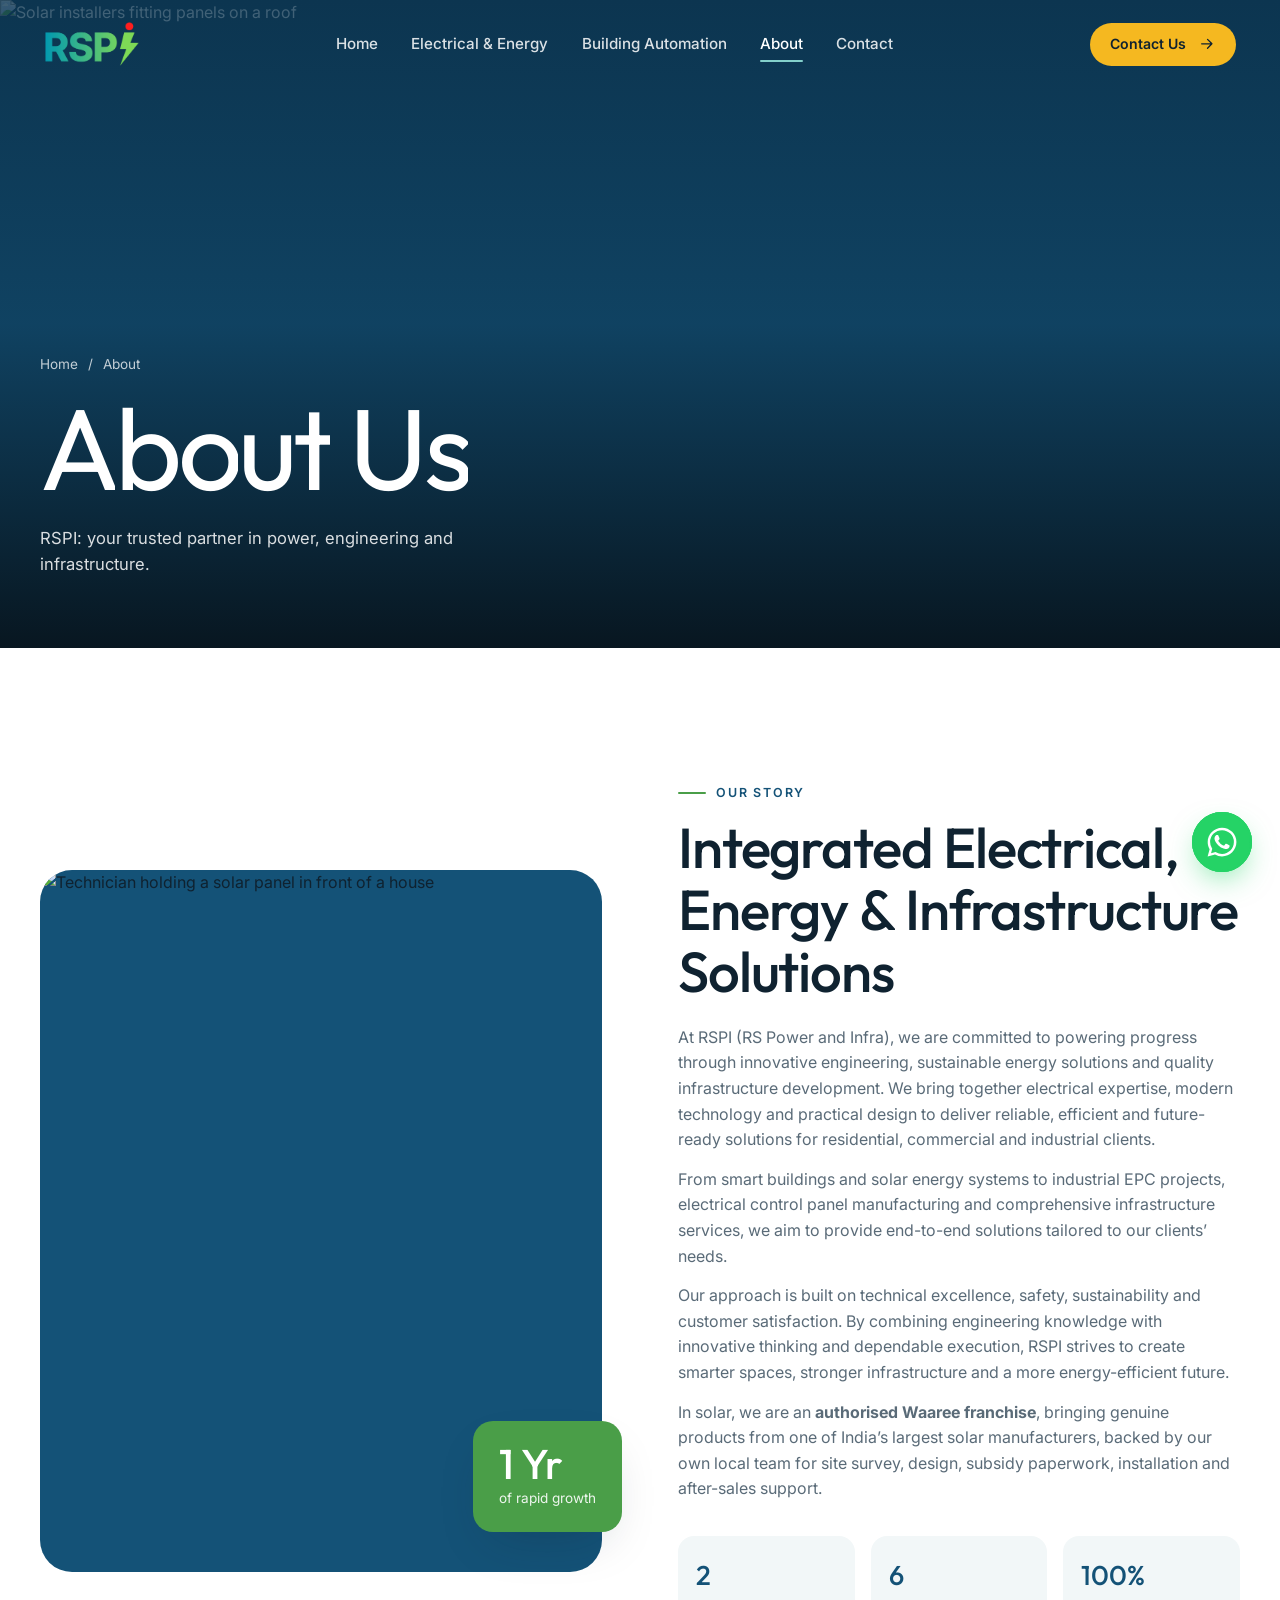
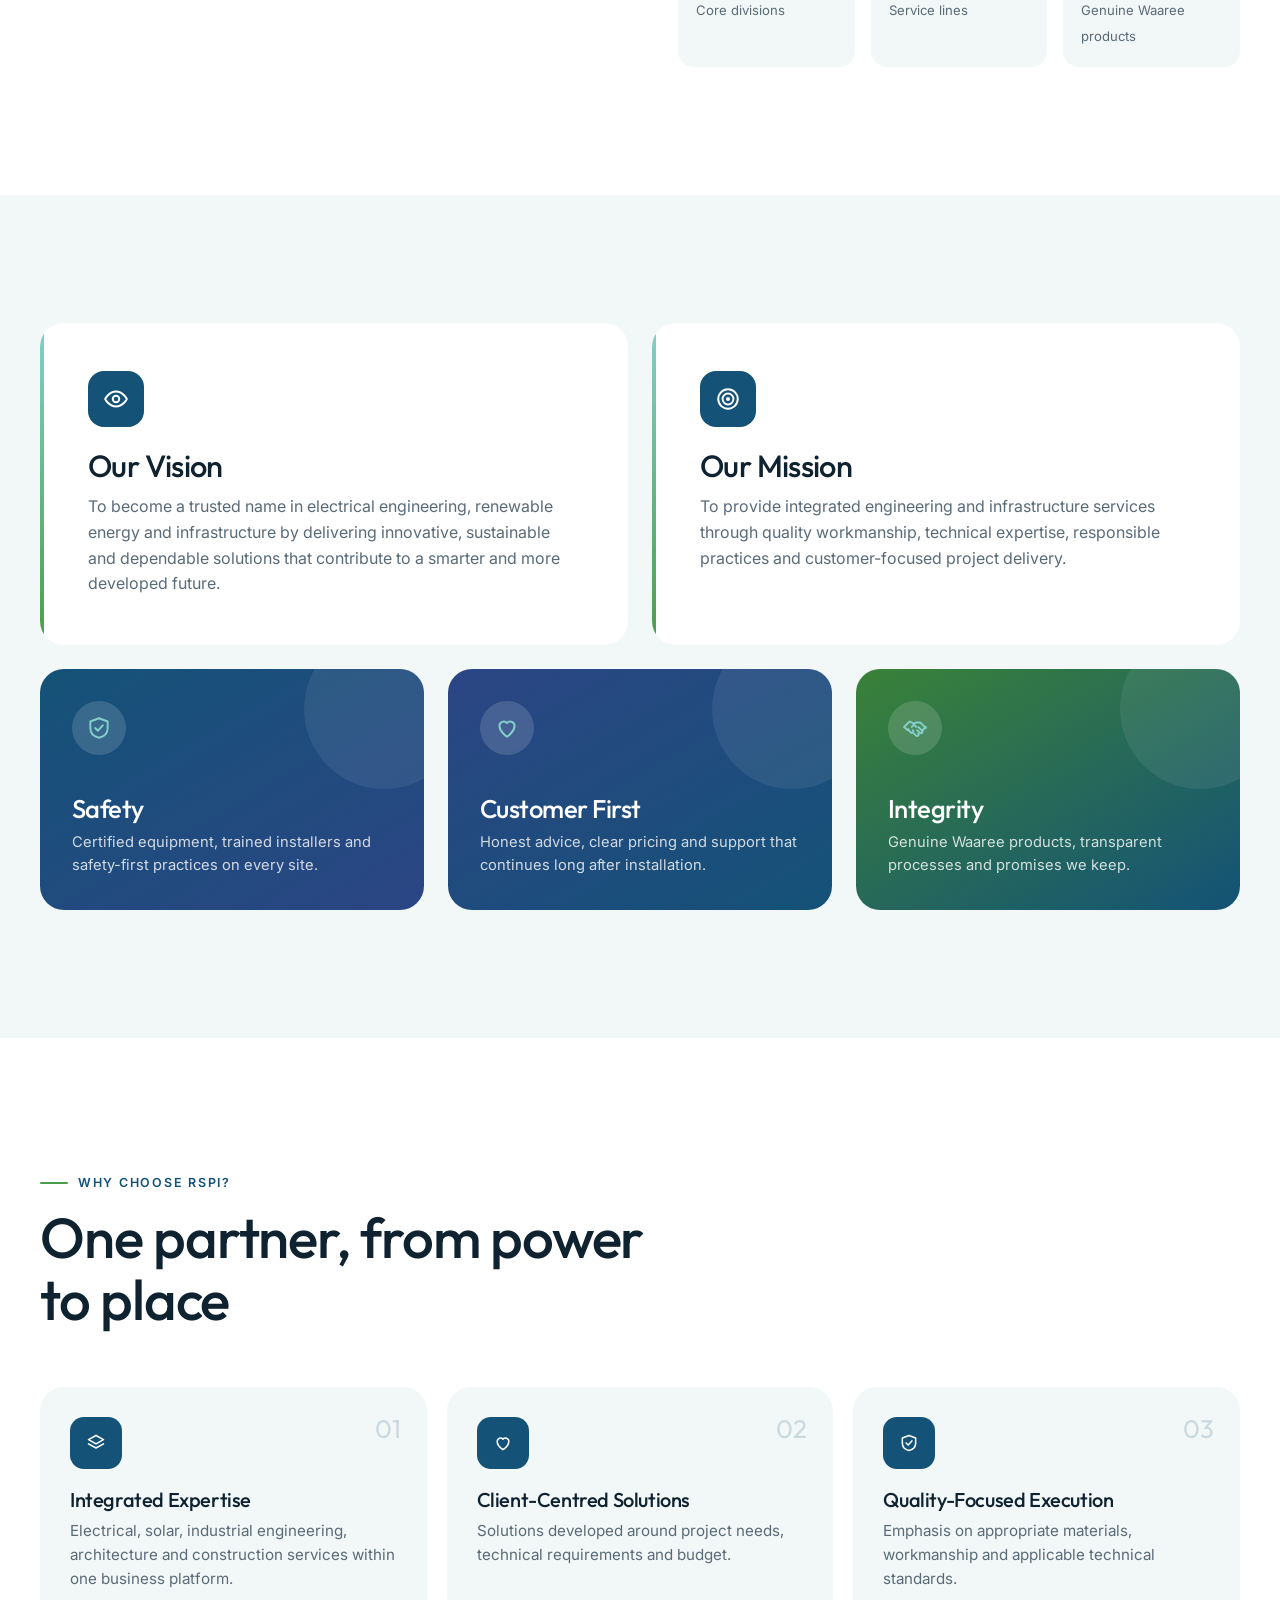
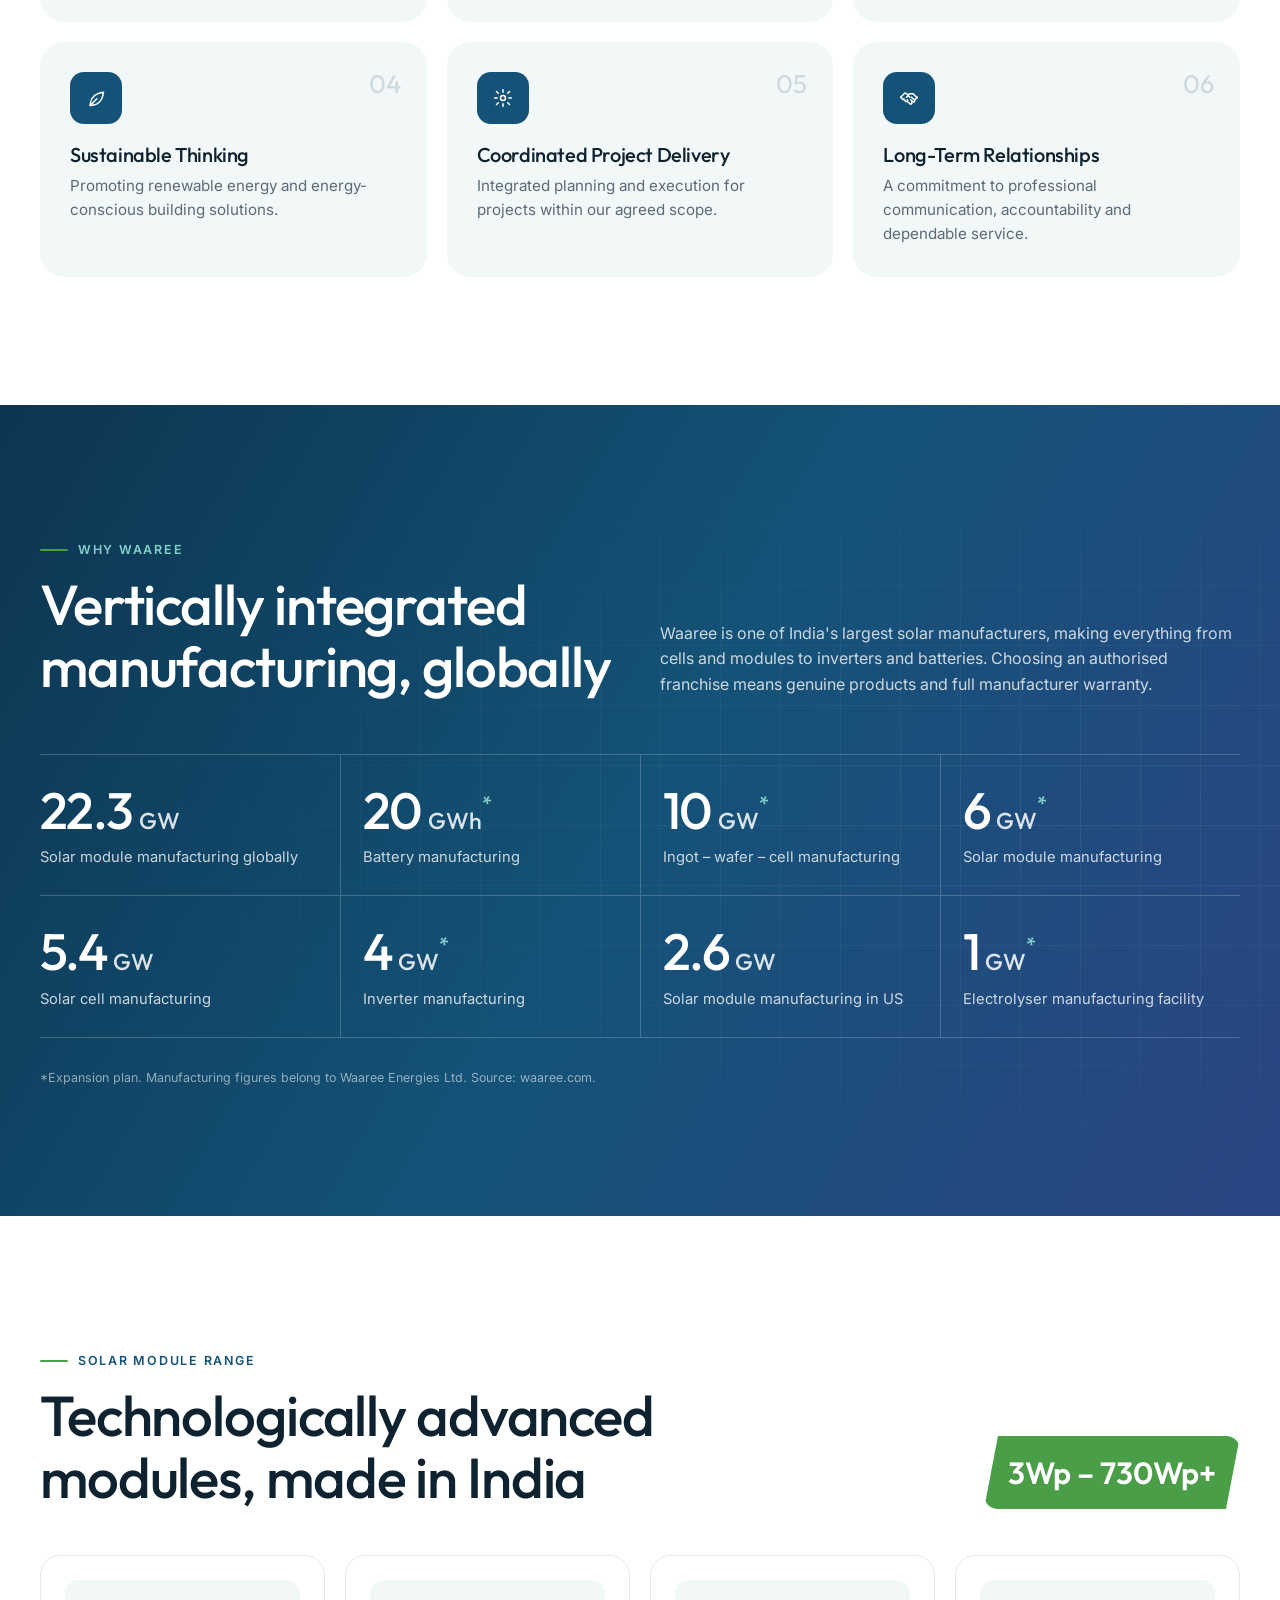
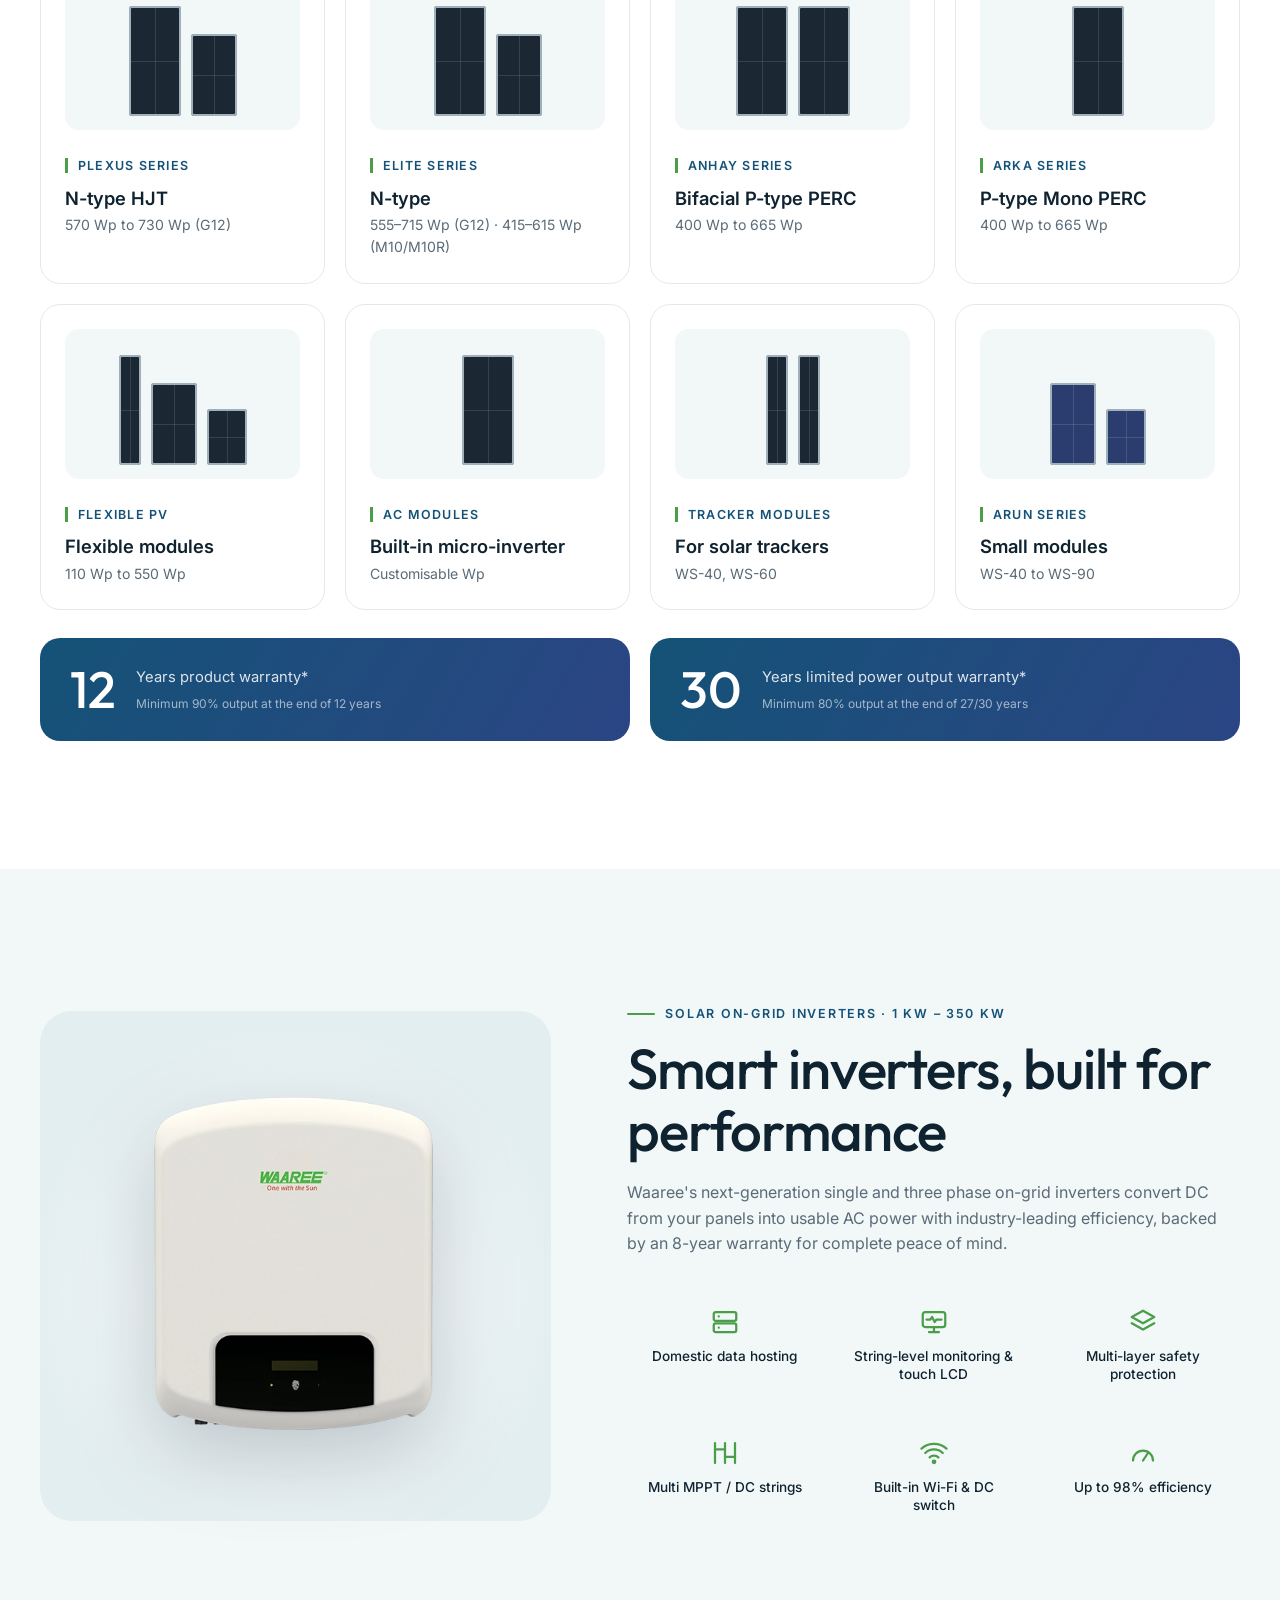
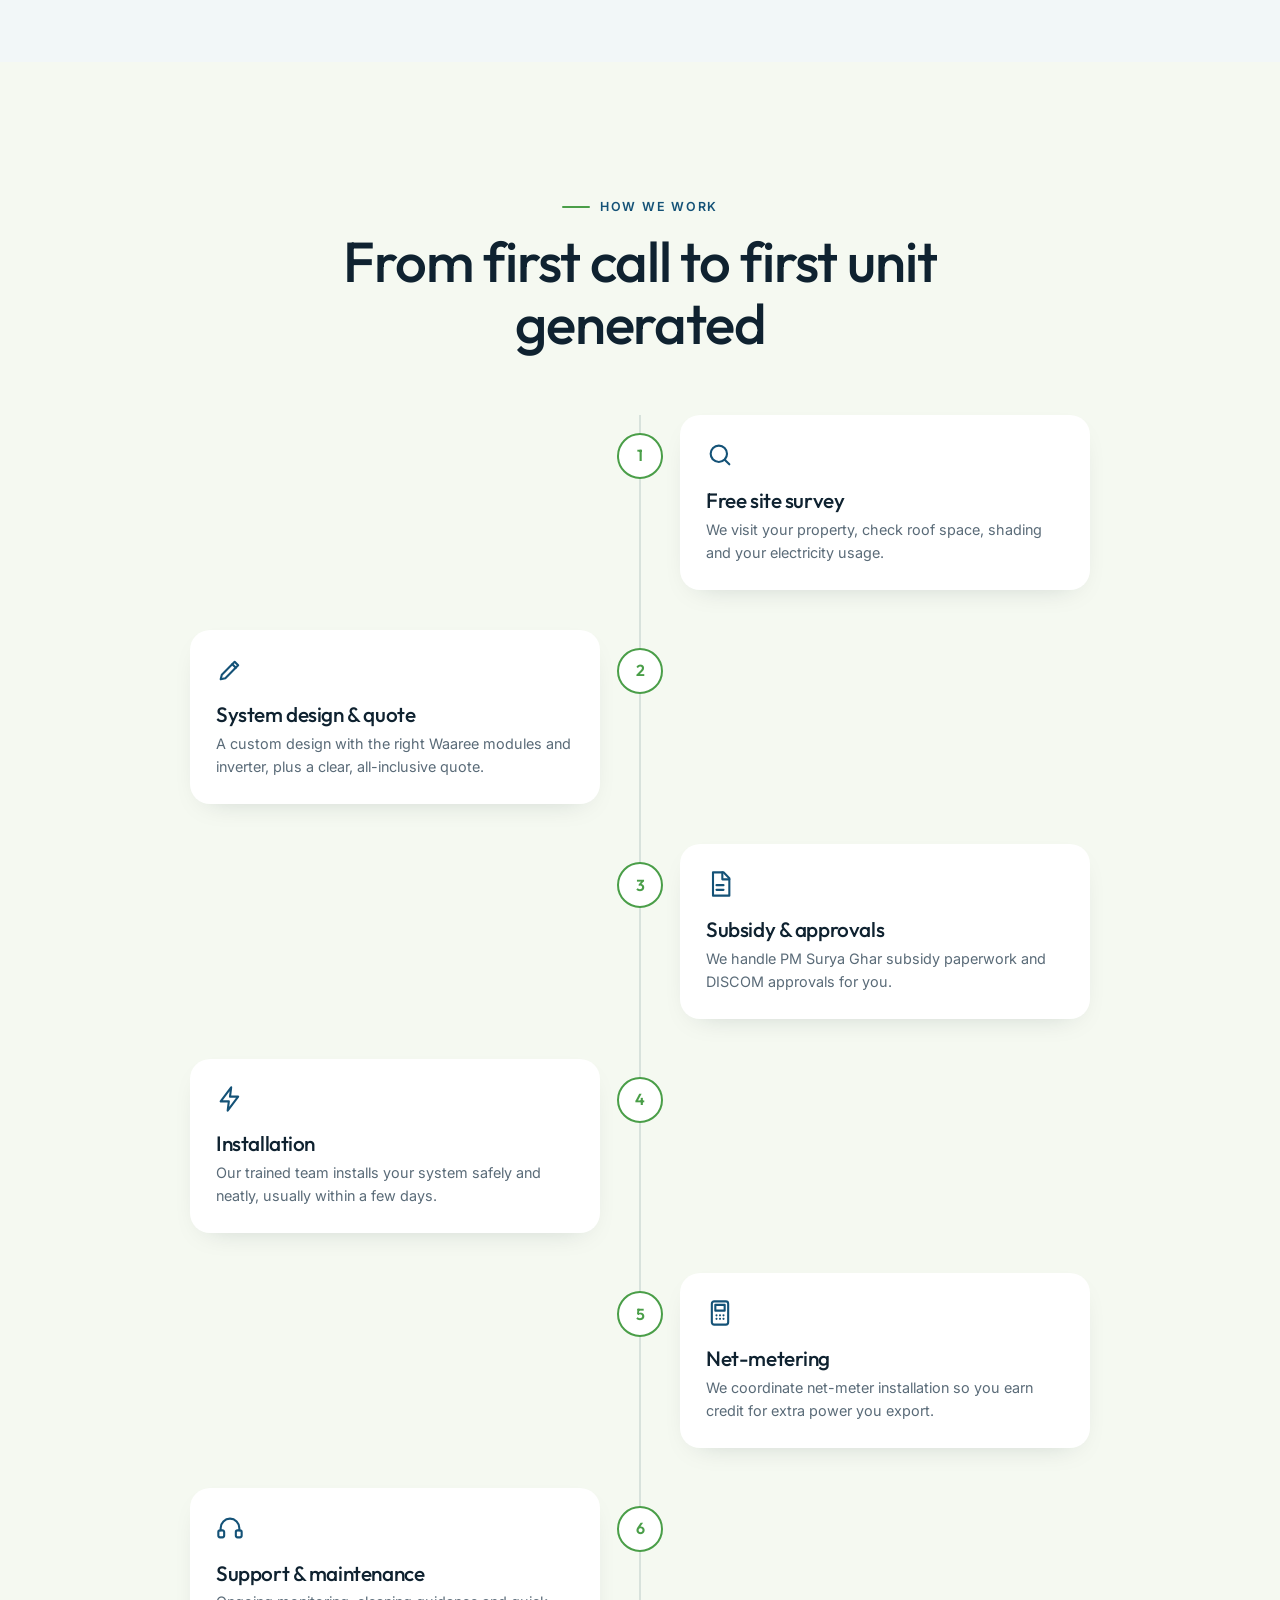
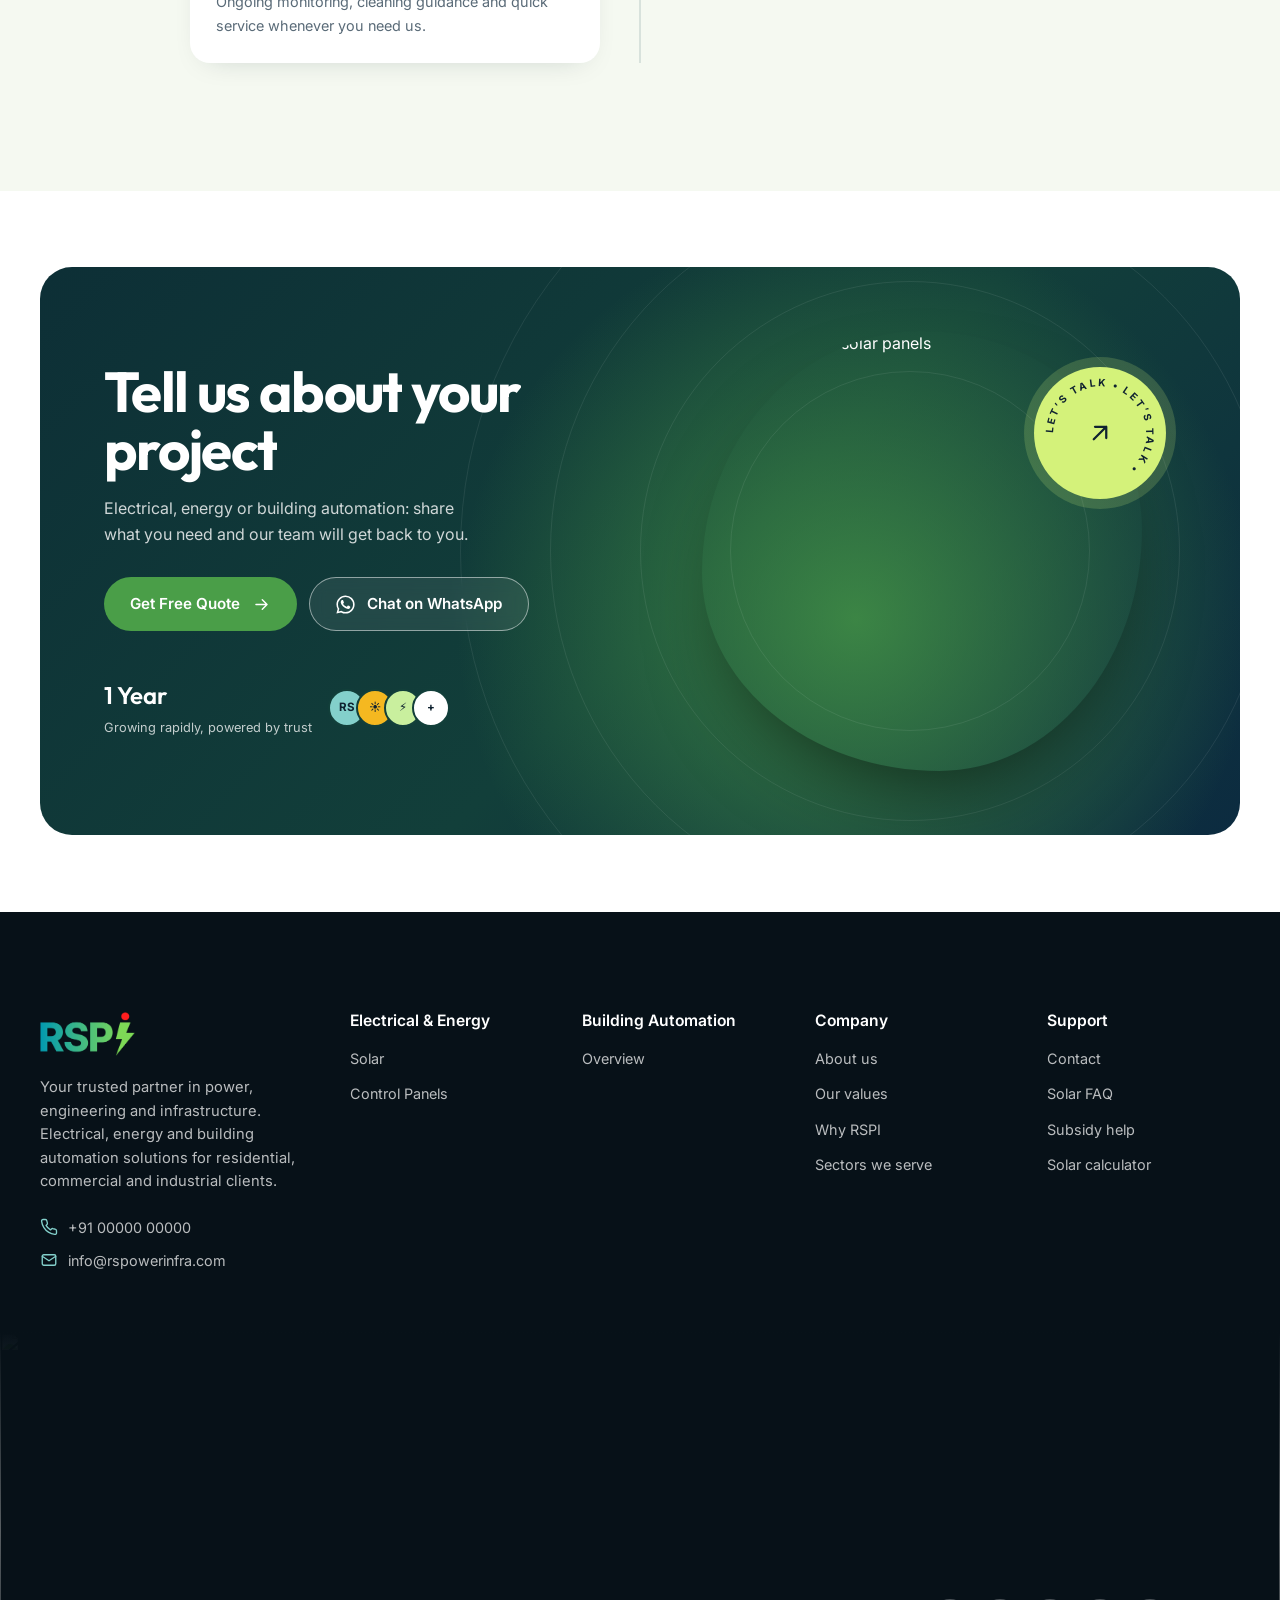
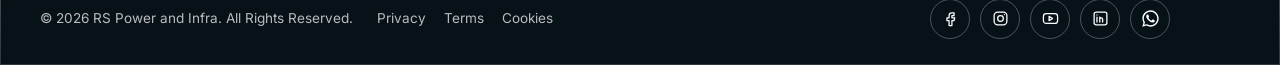
==== about.html @ d49f488b "Sectors: image tiles with short heading and subheading Replace the icon-and-sentence cards with pict" ====
<!DOCTYPE html>
<html lang="en" class="no-js">
<head>
  <meta charset="UTF-8" />
  <meta name="viewport" content="width=device-width, initial-scale=1" />
  <title>About Us | RSPI</title>
  <meta name="description" content="About RSPI (RS Power and Infra): electrical, energy and building automation solutions for residential, commercial and industrial clients." />
  <meta property="og:title" content="About RSPI" />
  <meta property="og:description" content="Your trusted partner in power, engineering and infrastructure." />
  <meta property="og:type" content="website" />
  <meta name="theme-color" content="#145277" />
  <link rel="preconnect" href="https://fonts.googleapis.com" />
  <link rel="preconnect" href="https://fonts.gstatic.com" crossorigin />
  <link href="https://fonts.googleapis.com/css2?family=Inter:wght@400;500;600;700&family=Outfit:wght@300;400;500;600;700&display=swap" rel="stylesheet" />
  <link rel="icon" type="image/png" href="assets/logo/favicon.png" />
  <link rel="stylesheet" href="css/style.css?v=45" />
</head>
<body class="has-topnav">

  <div class="loader" aria-hidden="true">
    <div class="loader__inner">
      <div class="loader__logo">
        <img class="loader__letters" src="assets/logo/logo-letters.webp" width="1400" height="651" alt="" />
        <img class="loader__bolt" src="assets/logo/logo-bolt.webp" width="1400" height="651" alt="" />
        <img class="loader__dot" src="assets/logo/logo-dot.webp" width="1400" height="651" alt="" />
      </div>
      <div class="loader__bar"><span></span></div>
    </div>
  </div>
  <div class="page-wipe" aria-hidden="true"></div>

  <!-- Header: logo left, site links centre, call to action right -->
  <header class="header header--nav">
    <div class="container header__inner">
      <a href="index.html" class="logo-slot" aria-label="RS Power and Infra home">
        <img class="logo-img" src="assets/logo/logo.png" width="1000" height="465" alt="RS Power and Infra" />
      </a>
      <nav class="header__nav" aria-label="Main">
        <a href="index.html">Home</a>
        <a href="electrical.html">Electrical &amp; Energy</a>
        <a href="building-automation.html">Building Automation</a>
        <a href="about.html" aria-current="page">About</a>
        <a href="contact.html">Contact</a>
      </nav>
      <div class="header__cta">
        <a href="contact.html" class="btn btn--sun magnetic">Contact Us <svg class="i"><use href="#i-arrow-right"/></svg></a>
      </div>
    </div>
  </header>

  <main>
    <!-- Page hero -->
    <section class="page-hero">
      <div class="hero__bg">
        <img src="https://images.unsplash.com/photo-1660330589243-4c640d878052?auto=format&fit=crop&w=2000&q=80" alt="Solar installers fitting panels on a roof" fetchpriority="high" />
      </div>
      <div class="container">
        <nav class="crumbs" data-hero-fade aria-label="Breadcrumb"><a href="index.html">Home</a><span>/</span><span>About</span></nav>
        <h1 class="page-hero__title" data-split="chars" data-hero-title>About Us</h1>
        <p class="page-hero__sub" data-hero-fade>RSPI: your trusted partner in power, engineering and infrastructure.</p>
      </div>
    </section>

    <!-- Our story -->
    <section class="section">
      <div class="container story">
        <div class="story__media">
          <div class="story__img" data-clip>
            <img src="https://images.unsplash.com/photo-1719559519300-e9d2c2bf6de1?auto=format&fit=crop&w=1200&q=80" alt="Technician holding a solar panel in front of a house" loading="lazy" />
          </div>
          <div class="story__badge" data-reveal="0.3"><b>1 Yr</b><span>of rapid growth</span></div>
        </div>
        <div class="story__copy">
          <span class="eyebrow" data-reveal>Our story</span>
          <h2 class="h-lg" data-split="words">Integrated Electrical, Energy &amp; Infrastructure Solutions</h2>
          <p data-reveal>At RSPI (RS Power and Infra), we are committed to powering progress through innovative engineering, sustainable energy solutions and quality infrastructure development. We bring together electrical expertise, modern technology and practical design to deliver reliable, efficient and future-ready solutions for residential, commercial and industrial clients.</p>
          <p data-reveal>From smart buildings and solar energy systems to industrial EPC projects, electrical control panel manufacturing and comprehensive infrastructure services, we aim to provide end-to-end solutions tailored to our clients’ needs.</p>
          <p data-reveal>Our approach is built on technical excellence, safety, sustainability and customer satisfaction. By combining engineering knowledge with innovative thinking and dependable execution, RSPI strives to create smarter spaces, stronger infrastructure and a more energy-efficient future.</p>
          <p data-reveal>In solar, we are an <strong>authorised Waaree franchise</strong>, bringing genuine products from one of India’s largest solar manufacturers, backed by our own local team for site survey, design, subsidy paperwork, installation and after-sales support.</p>
          <div class="mini-stats" data-stagger>
            <div class="mini-stat"><b>2</b><span>Core divisions</span></div>
            <div class="mini-stat"><b>6</b><span>Service lines</span></div>
            <div class="mini-stat"><b>100%</b><span>Genuine Waaree products</span></div>
          </div>
        </div>
      </div>
    </section>

    <!-- Vision / Mission / Values -->
    <section class="section vm" id="values">
      <div class="container">
        <div class="vm__grid" data-stagger>
          <article class="vm-card">
            <div class="vm-card__icon"><svg class="i"><use href="#i-eye"/></svg></div>
            <h3>Our Vision</h3>
            <p>To become a trusted name in electrical engineering, renewable energy and infrastructure by delivering innovative, sustainable and dependable solutions that contribute to a smarter and more developed future.</p>
          </article>
          <article class="vm-card">
            <div class="vm-card__icon"><svg class="i"><use href="#i-target"/></svg></div>
            <h3>Our Mission</h3>
            <p>To provide integrated engineering and infrastructure services through quality workmanship, technical expertise, responsible practices and customer-focused project delivery.</p>
          </article>
        </div>

        <div class="values" data-stagger>
          <article class="value" data-tilt>
            <div class="value__icon"><svg class="i"><use href="#i-shield"/></svg></div>
            <h3>Safety</h3>
            <p>Certified equipment, trained installers and safety-first practices on every site.</p>
          </article>
          <article class="value" data-tilt>
            <div class="value__icon"><svg class="i"><use href="#i-heart"/></svg></div>
            <h3>Customer First</h3>
            <p>Honest advice, clear pricing and support that continues long after installation.</p>
          </article>
          <article class="value" data-tilt>
            <div class="value__icon"><svg class="i"><use href="#i-handshake"/></svg></div>
            <h3>Integrity</h3>
            <p>Genuine Waaree products, transparent processes and promises we keep.</p>
          </article>
        </div>
      </div>
    </section>

    <!-- Why Waaree -->
    <!-- Why choose RSPI -->
    <section class="section why" id="why">
      <div class="container">
        <div class="why__head">
          <span class="eyebrow" data-reveal>Why choose RSPI?</span>
          <h2 class="h-lg" data-split="words">One partner, from power to place</h2>
        </div>
        <div class="why__grid" data-stagger>
          <article class="why-card"><span class="why-card__icon"><svg class="i"><use href="#i-layers"/></svg></span><h3>Integrated Expertise</h3><p>Electrical, solar, industrial engineering, architecture and construction services within one business platform.</p></article>
          <article class="why-card"><span class="why-card__icon"><svg class="i"><use href="#i-heart"/></svg></span><h3>Client-Centred Solutions</h3><p>Solutions developed around project needs, technical requirements and budget.</p></article>
          <article class="why-card"><span class="why-card__icon"><svg class="i"><use href="#i-shield"/></svg></span><h3>Quality-Focused Execution</h3><p>Emphasis on appropriate materials, workmanship and applicable technical standards.</p></article>
          <article class="why-card"><span class="why-card__icon"><svg class="i"><use href="#i-leaf"/></svg></span><h3>Sustainable Thinking</h3><p>Promoting renewable energy and energy-conscious building solutions.</p></article>
          <article class="why-card"><span class="why-card__icon"><svg class="i"><use href="#i-gear"/></svg></span><h3>Coordinated Project Delivery</h3><p>Integrated planning and execution for projects within our agreed scope.</p></article>
          <article class="why-card"><span class="why-card__icon"><svg class="i"><use href="#i-handshake"/></svg></span><h3>Long-Term Relationships</h3><p>A commitment to professional communication, accountability and dependable service.</p></article>
        </div>
      </div>
    </section>

    <section class="section stats-band" id="waaree">
      <div class="container">
        <div class="stats-band__head">
          <div>
            <span class="eyebrow eyebrow--light" data-reveal>Why Waaree</span>
            <h2 class="h-lg" data-split="words">Vertically integrated manufacturing, globally</h2>
          </div>
          <p data-reveal>Waaree is one of India's largest solar manufacturers, making everything from cells and modules to inverters and batteries. Choosing an authorised franchise means genuine products and full manufacturer warranty.</p>
        </div>
        <div class="mfg-grid" data-stagger>
          <div class="stat"><div class="stat__num"><span data-count="22.3" data-decimals="1">22.3</span><small>GW</small></div><p class="stat__label">Solar module manufacturing globally</p></div>
          <div class="stat"><div class="stat__num"><span data-count="20">20</span><small>GWh</small><sup>*</sup></div><p class="stat__label">Battery manufacturing</p></div>
          <div class="stat"><div class="stat__num"><span data-count="10">10</span><small>GW</small><sup>*</sup></div><p class="stat__label">Ingot – wafer – cell manufacturing</p></div>
          <div class="stat"><div class="stat__num"><span data-count="6">6</span><small>GW</small><sup>*</sup></div><p class="stat__label">Solar module manufacturing</p></div>
          <div class="stat"><div class="stat__num"><span data-count="5.4" data-decimals="1">5.4</span><small>GW</small></div><p class="stat__label">Solar cell manufacturing</p></div>
          <div class="stat"><div class="stat__num"><span data-count="4">4</span><small>GW</small><sup>*</sup></div><p class="stat__label">Inverter manufacturing</p></div>
          <div class="stat"><div class="stat__num"><span data-count="2.6" data-decimals="1">2.6</span><small>GW</small></div><p class="stat__label">Solar module manufacturing in US</p></div>
          <div class="stat"><div class="stat__num"><span data-count="1">1</span><small>GW</small><sup>*</sup></div><p class="stat__label">Electrolyser manufacturing facility</p></div>
        </div>
        <p class="stats-note">*Expansion plan. Manufacturing figures belong to Waaree Energies Ltd. Source: waaree.com.</p>
      </div>
    </section>

    <!-- Module series -->
    <section class="section">
      <div class="container">
        <div class="series__head">
          <div>
            <span class="eyebrow" data-reveal>Solar module range</span>
            <h2 class="h-lg" data-split="words">Technologically advanced modules, made in India</h2>
          </div>
          <div class="range-badge" data-reveal>3Wp – 730Wp+</div>
        </div>

        <!-- Panel graphics are drawn in CSS; swap with real product images later if you like -->
        <div class="series" data-stagger>
          <article class="s-card"><div class="s-card__vis"><span class="panel"></span><span class="panel panel--s"></span></div><span class="s-card__name">Plexus Series</span><h3>N-type HJT</h3><p>570 Wp to 730 Wp (G12)</p></article>
          <article class="s-card"><div class="s-card__vis"><span class="panel"></span><span class="panel panel--s"></span></div><span class="s-card__name">Elite Series</span><h3>N-type</h3><p>555–715 Wp (G12) · 415–615 Wp (M10/M10R)</p></article>
          <article class="s-card"><div class="s-card__vis"><span class="panel"></span><span class="panel"></span></div><span class="s-card__name">Anhay Series</span><h3>Bifacial P-type PERC</h3><p>400 Wp to 665 Wp</p></article>
          <article class="s-card"><div class="s-card__vis"><span class="panel"></span></div><span class="s-card__name">Arka Series</span><h3>P-type Mono PERC</h3><p>400 Wp to 665 Wp</p></article>
          <article class="s-card"><div class="s-card__vis"><span class="panel panel--thin"></span><span class="panel panel--s"></span><span class="panel panel--xs"></span></div><span class="s-card__name">Flexible PV</span><h3>Flexible modules</h3><p>110 Wp to 550 Wp</p></article>
          <article class="s-card"><div class="s-card__vis"><span class="panel"></span></div><span class="s-card__name">AC Modules</span><h3>Built-in micro-inverter</h3><p>Customisable Wp</p></article>
          <article class="s-card"><div class="s-card__vis"><span class="panel panel--thin"></span><span class="panel panel--thin"></span></div><span class="s-card__name">Tracker Modules</span><h3>For solar trackers</h3><p>WS-40, WS-60</p></article>
          <article class="s-card"><div class="s-card__vis"><span class="panel panel--blue panel--s"></span><span class="panel panel--blue panel--xs"></span></div><span class="s-card__name">Arun Series</span><h3>Small modules</h3><p>WS-40 to WS-90</p></article>
        </div>

        <div class="warranty" data-stagger>
          <div class="warranty__item"><b>12</b><span>Years product warranty*<small>Minimum 90% output at the end of 12 years</small></span></div>
          <div class="warranty__item"><b>30</b><span>Years limited power output warranty*<small>Minimum 80% output at the end of 27/30 years</small></span></div>
        </div>
      </div>
    </section>

    <!-- Inverter -->
    <section class="section" style="background: var(--bg-soft)">
      <div class="container inverter">
        <div class="inverter__media" data-reveal>
          <img src="assets/images/products/waaree-inverter.webp" alt="Waaree on-grid solar inverter" width="550" height="477" loading="lazy" />
        </div>
        <div class="inverter__copy">
          <span class="eyebrow" data-reveal>Solar on-grid inverters · 1 kW – 350 kW</span>
          <h2 class="h-lg" data-split="words">Smart inverters, built for performance</h2>
          <p data-reveal>Waaree's next-generation single and three phase on-grid inverters convert DC from your panels into usable AC power with industry-leading efficiency, backed by an 8-year warranty for complete peace of mind.</p>
          <div class="feat-grid" data-stagger>
            <div class="feat"><svg class="i"><use href="#i-server"/></svg><span>Domestic data hosting</span></div>
            <div class="feat"><svg class="i"><use href="#i-monitor"/></svg><span>String-level monitoring &amp; touch LCD</span></div>
            <div class="feat"><svg class="i"><use href="#i-layers"/></svg><span>Multi-layer safety protection</span></div>
            <div class="feat"><svg class="i"><use href="#i-split"/></svg><span>Multi MPPT / DC strings</span></div>
            <div class="feat"><svg class="i"><use href="#i-wifi"/></svg><span>Built-in Wi-Fi &amp; DC switch</span></div>
            <div class="feat"><svg class="i"><use href="#i-gauge"/></svg><span>Up to 98% efficiency</span></div>
          </div>
        </div>
      </div>
    </section>

    <!-- Process -->
    <section class="section process" id="process">
      <div class="container">
        <div class="process__head">
          <span class="eyebrow" data-reveal>How we work</span>
          <h2 class="h-lg" data-split="words">From first call to first unit generated</h2>
        </div>
        <div class="timeline">
          <div class="timeline__line"><span></span></div>
          <div class="step"><span class="step__dot">1</span><div class="step__card"><svg class="i"><use href="#i-search"/></svg><h3>Free site survey</h3><p>We visit your property, check roof space, shading and your electricity usage.</p></div></div>
          <div class="step"><span class="step__dot">2</span><div class="step__card"><svg class="i"><use href="#i-pen"/></svg><h3>System design &amp; quote</h3><p>A custom design with the right Waaree modules and inverter, plus a clear, all-inclusive quote.</p></div></div>
          <div class="step"><span class="step__dot">3</span><div class="step__card"><svg class="i"><use href="#i-doc"/></svg><h3>Subsidy &amp; approvals</h3><p>We handle PM Surya Ghar subsidy paperwork and DISCOM approvals for you.</p></div></div>
          <div class="step"><span class="step__dot">4</span><div class="step__card"><svg class="i"><use href="#i-bolt"/></svg><h3>Installation</h3><p>Our trained team installs your system safely and neatly, usually within a few days.</p></div></div>
          <div class="step"><span class="step__dot">5</span><div class="step__card"><svg class="i"><use href="#i-meter"/></svg><h3>Net-metering</h3><p>We coordinate net-meter installation so you earn credit for extra power you export.</p></div></div>
          <div class="step"><span class="step__dot">6</span><div class="step__card"><svg class="i"><use href="#i-headset"/></svg><h3>Support &amp; maintenance</h3><p>Ongoing monitoring, cleaning guidance and quick service whenever you need us.</p></div></div>
        </div>
      </div>
    </section>

    <!-- CTA -->
    <section class="cta-wrap">
      <div class="container">
        <div class="cta" data-reveal>
          <div class="cta__rings" aria-hidden="true"><span></span><span></span><span></span><span></span></div>
          <div class="cta__copy">
            <h2 data-split="words">Tell us about your project</h2>
            <p>Electrical, energy or building automation: share what you need and our team will get back to you.</p>
            <div class="cta__actions">
              <a href="contact.html" class="btn magnetic">Get Free Quote <svg class="i"><use href="#i-arrow-right"/></svg></a>
              <a href="#" class="btn btn--ghost magnetic" data-whatsapp><svg class="i"><use href="#i-whatsapp"/></svg> Chat on WhatsApp</a>
            </div>
            <div class="cta__proof">
              <div><b>1 Year</b><small>Growing rapidly, powered by trust</small></div>
              <div class="avatars" aria-hidden="true"><span>RS</span><span>☀</span><span>⚡</span><span>+</span></div>
            </div>
          </div>
          <div class="cta__visual">
            <div class="cta__img">
              <img src="https://images.unsplash.com/photo-1655300256335-beef51a914fe?auto=format&fit=crop&w=900&q=80" alt="House roof with solar panels" loading="lazy" />
            </div>
            <a href="contact.html" class="spin-badge" aria-label="Contact us">
              <svg class="ring" viewBox="0 0 120 120" aria-hidden="true">
                <defs><path id="circlePath" d="M60,60 m-48,0 a48,48 0 1,1 96,0 a48,48 0 1,1 -96,0"/></defs>
                <text><textPath href="#circlePath">Let’s talk • Let’s talk • </textPath></text>
              </svg>
              <svg class="i"><use href="#i-arrow-up-right"/></svg>
            </a>
          </div>
        </div>
      </div>
    </section>
  </main>

  <footer class="footer">
    <div class="container footer__grid">
      <div class="footer__brand">
        <a href="index.html" class="logo-slot"><img class="logo-img" src="assets/logo/logo.png" width="1000" height="465" alt="RS Power and Infra" /></a>
        <p>Your trusted partner in power, engineering and infrastructure. Electrical, energy and building automation solutions for residential, commercial and industrial clients.</p>
        <div class="footer__contact">
          <a href="tel:+910000000000"><svg class="i"><use href="#i-phone"/></svg> +91 00000 00000</a>
          <a href="mailto:info@rspowerinfra.com"><svg class="i"><use href="#i-mail"/></svg> info@rspowerinfra.com</a>
        </div>
      </div>
      <div><h4>Electrical &amp; Energy</h4><ul><li><a href="electrical.html#solar">Solar</a></li><li><a href="electrical.html#control-panels">Control Panels</a></li></ul></div>
      <div><h4>Building Automation</h4><ul><li><a href="building-automation.html">Overview</a></li></ul></div>
      <div><h4>Company</h4><ul><li><a href="about.html">About us</a></li><li><a href="about.html#values">Our values</a></li><li><a href="about.html#why">Why RSPI</a></li><li><a href="index.html#sectors">Sectors we serve</a></li></ul></div>
      <div><h4>Support</h4><ul><li><a href="contact.html">Contact</a></li><li><a href="contact.html#faq">Solar FAQ</a></li><li><a href="electrical.html#subsidy">Subsidy help</a></li><li><a href="electrical.html#planner">Solar calculator</a></li></ul></div>
    </div>
    <div class="footer__panel">
      <img src="https://images.unsplash.com/photo-1509391366360-2e959784a276?auto=format&fit=crop&w=2000&q=70" alt="" loading="lazy" />
      <div class="footer__bottom">
        <div class="container">
          <div class="footer__copy"><span>© <span data-year>2026</span> RS Power and Infra. All Rights Reserved.</span><nav class="footer__legal" aria-label="Legal"><a href="#">Privacy</a><a href="#">Terms</a><a href="#">Cookies</a></nav></div>
          <div class="socials">
            <a href="#" aria-label="Facebook"><svg class="i"><use href="#i-facebook"/></svg></a>
            <a href="#" aria-label="Instagram"><svg class="i"><use href="#i-instagram"/></svg></a>
            <a href="#" aria-label="YouTube"><svg class="i"><use href="#i-youtube"/></svg></a>
            <a href="#" aria-label="LinkedIn"><svg class="i"><use href="#i-linkedin"/></svg></a>
            <a href="#" aria-label="WhatsApp" data-whatsapp><svg class="i"><use href="#i-whatsapp"/></svg></a>
          </div>
        </div>
      </div>
    </div>
  </footer>

  <a href="#" class="wa-float" data-whatsapp aria-label="Chat with us on WhatsApp">
    <svg class="i"><use href="#i-whatsapp"/></svg>
    <span class="wa-float__tip">Chat with us</span>
  </a>

  <script src="https://cdnjs.cloudflare.com/ajax/libs/gsap/3.12.5/gsap.min.js"></script>
  <script src="https://cdnjs.cloudflare.com/ajax/libs/gsap/3.12.5/ScrollTrigger.min.js"></script>
  <script src="https://cdn.jsdelivr.net/npm/lenis@1.1.13/dist/lenis.min.js"></script>
  <script src="js/main.js?v=45"></script>
</body>
</html>
---- css/style.css ----
/* =========================================================
   RS Power and Infra — main stylesheet
   Palette: #145277 · #83D0CB · #2B4584 · #4A9E48
   ========================================================= */

:root {
  --teal: #145277;
  --teal-deep: #0c3550;
  --aqua: #83d0cb;
  --navy: #2b4584;
  --green: #4a9e48;
  --green-dark: #3a8238;
  --sun: #f5b820;

  --ink: #0f2230;
  --muted: #5a6b78;
  --line: #e2e9ee;
  --bg: #ffffff;
  --bg-soft: #f2f7f8;
  --cream: #f5f9f1;
  --dark: #071118;

  --radius: 24px;
  --radius-lg: 32px;
  --shadow: 0 20px 50px -20px rgba(15, 34, 48, 0.25);
  --ease: cubic-bezier(0.22, 1, 0.36, 1);

  --font-head: "Outfit", system-ui, sans-serif;
  --font-body: "Inter", system-ui, sans-serif;
  --gutter: clamp(16px, 4vw, 40px);
}

/* ---------- Reset ---------- */
*,
*::before,
*::after { box-sizing: border-box; margin: 0; padding: 0; }
html { -webkit-text-size-adjust: 100%; }
html.lenis, html.lenis body { height: auto; }
.lenis.lenis-smooth { scroll-behavior: auto !important; }
.lenis.lenis-stopped { overflow: hidden; }
body {
  font-family: var(--font-body);
  color: var(--ink);
  background: var(--bg);
  line-height: 1.6;
  overflow-x: hidden;
  -webkit-font-smoothing: antialiased;
}
body.no-scroll { overflow: hidden; }
img { display: block; max-width: 100%; }
a { color: inherit; text-decoration: none; }
button, input, select, textarea { font: inherit; color: inherit; }
button { cursor: pointer; background: none; border: 0; }
h1, h2, h3, h4 { font-family: var(--font-head); font-weight: 500; line-height: 1.1; letter-spacing: -0.02em; }
svg.i { width: 1.25em; height: 1.25em; fill: none; stroke: currentColor; stroke-width: 1.8; stroke-linecap: round; stroke-linejoin: round; flex-shrink: 0; }
svg.i--fill { fill: currentColor; stroke: none; }
::selection { background: var(--aqua); color: var(--ink); }

.container { width: 100%; max-width: 1280px; margin-inline: auto; padding-inline: var(--gutter); }
@media (min-width: 1440px) { .container { max-width: 1480px; padding-inline: 48px; } }
@media (min-width: 1800px) { .container { max-width: 1660px; padding-inline: 56px; } }
.section { padding-block: clamp(72px, 10vw, 140px); }
.visually-hidden { position: absolute; width: 1px; height: 1px; overflow: hidden; clip: rect(0 0 0 0); white-space: nowrap; }

/* Split text helpers */
.w, .c { display: inline-block; overflow: hidden; vertical-align: top; padding-bottom: 0.08em; margin-bottom: -0.08em; }
.wi, .ci { display: inline-block; will-change: transform; }

/* ---------- Typography ---------- */
.eyebrow {
  display: inline-flex; align-items: center; gap: 10px;
  font-size: 0.78rem; font-weight: 600; letter-spacing: 0.14em; text-transform: uppercase;
  color: var(--teal);
}
.eyebrow::before { content: ""; width: 28px; height: 2px; background: var(--green); border-radius: 2px; }
.eyebrow--light { color: var(--aqua); }
.h-xl { font-size: clamp(2.4rem, 6vw, 5rem); }
.h-lg { font-size: clamp(2rem, 4.4vw, 3.6rem); }
.h-md { font-size: clamp(1.6rem, 3vw, 2.4rem); }
.lead { font-size: clamp(1rem, 1.3vw, 1.15rem); color: var(--muted); max-width: 60ch; }
.text-grad {
  background: linear-gradient(100deg, var(--teal), var(--green));
  -webkit-background-clip: text; background-clip: text; color: transparent;
}

/* ---------- Buttons ---------- */
.btn {
  --bg: var(--green); --fg: #fff;
  position: relative; display: inline-flex; align-items: center; gap: 12px;
  padding: 14px 26px; border-radius: 999px;
  background: var(--bg); color: var(--fg);
  font-weight: 600; font-size: 0.95rem; white-space: nowrap;
  overflow: hidden; isolation: isolate;
  transition: transform 0.5s cubic-bezier(0.22, 1, 0.36, 1), box-shadow 0.5s cubic-bezier(0.22, 1, 0.36, 1), color 0.4s, border-color 0.4s, background-color 0.4s;
  will-change: transform;
}
.btn::after {
  content: ""; position: absolute; inset: 0; z-index: -1;
  background: var(--teal); border-radius: inherit;
  transform: translateY(101%); transition: transform 0.6s cubic-bezier(0.65, 0, 0.35, 1);
}
/* shine that sweeps across on hover */
.btn::before {
  content: ""; position: absolute; top: 0; left: -75%; z-index: 1; width: 50%; height: 100%; pointer-events: none;
  background: linear-gradient(100deg, rgba(255, 255, 255, 0) 0%, rgba(255, 255, 255, 0.35) 50%, rgba(255, 255, 255, 0) 100%);
  transform: skewX(-20deg);
}
.btn:hover::before { animation: btnShine 0.9s cubic-bezier(0.22, 1, 0.36, 1); }
@keyframes btnShine { from { left: -75%; } to { left: 130%; } }
.btn:hover::after { transform: translateY(0); }
.btn:hover { box-shadow: 0 18px 36px -14px rgba(20, 82, 119, 0.6); }
.btn:not(.magnetic):hover { transform: translateY(-3px); }
.btn:active { transform: scale(0.96) !important; transition-duration: 0.15s; }
.btn .i { transition: transform 0.5s cubic-bezier(0.34, 1.56, 0.64, 1); }
.btn:hover .i { transform: translateX(5px); }
.btn--sun { --bg: var(--sun); --fg: var(--ink); }
.btn--sun::after { background: #fff; }
.btn--ghost {
  --bg: rgba(255, 255, 255, 0.08); --fg: #fff; border: 1px solid rgba(255, 255, 255, 0.5);
  -webkit-backdrop-filter: blur(8px); backdrop-filter: blur(8px);
}
.btn--ghost::after { background: #fff; }
.btn--ghost:hover { color: var(--ink); border-color: #fff; }
.btn--dark { --bg: var(--teal-deep); }
.btn--dark::after { background: var(--green); }
.btn--outline { --bg: transparent; --fg: var(--teal); border: 1px solid var(--teal); }
.btn--outline::after { background: var(--teal); }
.btn--outline:hover { color: #fff; }
.btn--sm { padding: 10px 18px; font-size: 0.85rem; }
.btn__dot {
  display: grid; place-items: center; width: 30px; height: 30px; margin: -6px -14px -6px 0;
  border-radius: 50%; background: var(--green); color: #fff;
}
.btn--dark .btn__dot { background: var(--green); }
.btn--dark:hover .btn__dot { background: var(--teal-deep); }
.magnetic { transition: transform 0.6s cubic-bezier(0.22, 1, 0.36, 1), box-shadow 0.5s, color 0.4s; }
/* Owner asked for these interactions, so keep them even with reduced motion on */
@media (prefers-reduced-motion: reduce) {
  .btn, .btn::after, .btn .i, .magnetic { transition-duration: 0.5s !important; }
  .btn:hover::before { animation-duration: 0.9s !important; }
}

/* ---------- Loader & page transition ---------- */
.loader {
  position: fixed; inset: 0; z-index: 200;
  display: grid; place-items: center;
  background: #fff;
}
.loader__inner { display: flex; flex-direction: column; align-items: center; gap: 28px; }
/* the three parts of the logo are stacked on one canvas and animated separately */
.loader__logo { position: relative; width: min(340px, 64vw); aspect-ratio: 1400 / 651; }
.loader__logo img { position: absolute; inset: 0; width: 100%; height: 100%; }
.loader__letters { clip-path: inset(0 100% 0 0); }
.loader__bolt, .loader__dot { opacity: 0; }
.loader__bar { width: 160px; height: 3px; background: rgba(15, 34, 48, 0.1); border-radius: 3px; overflow: hidden; }
.loader__bar span { display: block; height: 100%; width: 100%; background: linear-gradient(90deg, var(--teal), var(--green)); transform-origin: left; transform: scaleX(0); }
.no-js .loader, .reduced .loader { display: none; }

.page-wipe {
  position: fixed; inset: 0; z-index: 190; pointer-events: none;
  background: var(--teal); transform: scaleY(0); transform-origin: bottom;
}

/* ---------- Header ---------- */
.header {
  position: fixed; inset: 0 0 auto; z-index: 60;
  padding-block: 22px; color: #fff;
  transition: padding 0.4s var(--ease), background 0.4s var(--ease), transform 0.5s var(--ease), box-shadow 0.4s;
}
.header > .container { max-width: none; }
@media (min-width: 761px) { .header > .container { padding-inline: clamp(24px, 3.5vw, 56px); } }
.header__inner { display: grid; grid-template-columns: 1fr auto 1fr; align-items: center; gap: 16px; }
.header.is-scrolled {
  padding-block: 10px;
  background: rgba(12, 53, 80, 0.78);
  -webkit-backdrop-filter: blur(16px) saturate(140%); backdrop-filter: blur(16px) saturate(140%);
  box-shadow: 0 10px 30px -15px rgba(0, 0, 0, 0.4);
}
.header.is-hidden { transform: translateY(-110%); }
.menu-btn { display: inline-flex; align-items: center; gap: 12px; font-size: 0.95rem; font-weight: 500; color: inherit; justify-self: start; }
.menu-btn__lines { display: block; position: relative; width: 26px; height: 14px; }
.menu-btn__lines span {
  position: absolute; left: 0; height: 2px; width: 100%; border-radius: 2px; background: currentColor;
  transform-origin: center;
  transition: top 0.45s cubic-bezier(0.22, 1, 0.36, 1), width 0.45s cubic-bezier(0.22, 1, 0.36, 1), transform 0.45s cubic-bezier(0.22, 1, 0.36, 1), opacity 0.3s;
  animation: burgerIn 0.8s cubic-bezier(0.22, 1, 0.36, 1) backwards;
}
.menu-btn__lines span:nth-child(1) { top: 0; width: 100%; animation-delay: 0.9s; }
.menu-btn__lines span:nth-child(2) { top: 6px; width: 62%; animation-delay: 1s; }
.menu-btn__lines span:nth-child(3) { top: 12px; width: 82%; animation-delay: 1.1s; }
@keyframes burgerIn { from { transform: scaleX(0); transform-origin: left; opacity: 0; } }
/* hover: lines ripple to different lengths */
.menu-btn:hover .menu-btn__lines span:nth-child(1) { width: 55%; transition-delay: 0s; }
.menu-btn:hover .menu-btn__lines span:nth-child(2) { width: 100%; transition-delay: 0.06s; }
.menu-btn:hover .menu-btn__lines span:nth-child(3) { width: 40%; transition-delay: 0.12s; }
/* open: morph into an X */
.menu-btn.is-open .menu-btn__lines span:nth-child(1) { top: 6px; width: 100%; transform: rotate(45deg); }
.menu-btn.is-open .menu-btn__lines span:nth-child(2) { opacity: 0; transform: translateX(-10px); }
.menu-btn.is-open .menu-btn__lines span:nth-child(3) { top: 6px; width: 100%; transform: rotate(-45deg); }
.menu-btn__label { display: inline-block; transition: transform 0.45s cubic-bezier(0.22, 1, 0.36, 1), letter-spacing 0.45s; }
.menu-btn:hover .menu-btn__label { transform: translateX(3px); letter-spacing: 0.04em; }
.header__cta { justify-self: end; }
.header__cta .btn { padding: 10px 20px; font-size: 0.88rem; }

/* Logo: official artwork, shown directly on the page background */
.logo-slot { display: inline-flex; align-items: center; justify-content: center; }
.logo-img { display: block; height: 44px; width: auto; }

/* ---------- Full screen menu ---------- */
.menu {
  position: fixed; inset: 0; z-index: 70;
  background: radial-gradient(circle at 80% 20%, rgba(131, 208, 203, 0.18), transparent 50%), var(--teal-deep);
  color: #fff;
  clip-path: circle(0% at 48px 44px);
  /* keep the panel visible while its circle shrinks, then hide it */
  transition: clip-path 0.9s cubic-bezier(0.76, 0, 0.24, 1), visibility 0s linear 0.9s;
  visibility: hidden;
  overflow-y: auto;
}
.menu.is-open { clip-path: circle(150% at 48px 44px); visibility: visible; transition: clip-path 0.9s cubic-bezier(0.22, 1, 0.36, 1), visibility 0s linear 0s; }
.menu__top { display: flex; justify-content: space-between; align-items: center; padding-block: 22px; }
.menu__close { display: inline-flex; align-items: center; gap: 10px; color: #fff; font-weight: 500; }
.menu__close .i { width: 26px; height: 26px; transition: transform 0.5s cubic-bezier(0.22, 1, 0.36, 1); }
.menu__close:hover .i { transform: rotate(90deg); }
.menu__body {
  display: grid; grid-template-columns: 1.4fr 1fr; gap: 48px; align-items: end;
  min-height: calc(100svh - 110px); padding-block: 40px 56px;
}
.menu__links { list-style: none; counter-reset: m; }
.menu__links li { overflow: hidden; }
.menu__links a {
  counter-increment: m;
  display: inline-flex; align-items: baseline; gap: 18px;
  font-family: var(--font-head); font-size: clamp(2.2rem, 6.4vw, 4.8rem); line-height: 1.08; letter-spacing: -0.03em;
  transform: translateY(110%); transition: transform 0.8s cubic-bezier(0.22, 1, 0.36, 1), color 0.3s, opacity 0.4s;
}
.menu__links a::before { content: "0" counter(m); font-size: 0.9rem; color: var(--aqua); font-family: var(--font-body); letter-spacing: 0.1em; }
.menu__links a:hover, .menu__links a[aria-current="page"] { color: var(--aqua); }
.menu.is-open .menu__links a { transform: translateY(0); }
.menu.is-open .menu__links li:nth-child(1) a { transition-delay: 0.25s; }
.menu.is-open .menu__links li:nth-child(2) a { transition-delay: 0.31s; }
.menu.is-open .menu__links li:nth-child(3) a { transition-delay: 0.37s; }
.menu.is-open .menu__links li:nth-child(4) a { transition-delay: 0.43s; }
.menu.is-open .menu__links li:nth-child(5) a { transition-delay: 0.49s; }
.menu__info { display: grid; gap: 22px; opacity: 0; transform: translateY(20px); transition: 0.7s var(--ease) 0.45s; }
.menu.is-open .menu__info { opacity: 1; transform: none; }
.menu__info h4 { font-size: 0.78rem; letter-spacing: 0.14em; text-transform: uppercase; color: var(--aqua); font-family: var(--font-body); font-weight: 600; margin-bottom: 6px; }
.menu__info p, .menu__info a { color: rgba(255, 255, 255, 0.85); }
.menu__info a:hover { color: #fff; }
/* closing: links glide up through their mask and fade, last link first for a gentle cascade */
.menu.is-closing .menu__links a {
  transform: translateY(-105%); opacity: 0;
  transition: transform 0.55s cubic-bezier(0.55, 0, 0.45, 1), opacity 0.45s ease, color 0.3s;
}
.menu.is-closing .menu__links li:nth-child(5) a { transition-delay: 0s; }
.menu.is-closing .menu__links li:nth-child(4) a { transition-delay: 0.04s; }
.menu.is-closing .menu__links li:nth-child(3) a { transition-delay: 0.08s; }
.menu.is-closing .menu__links li:nth-child(2) a { transition-delay: 0.12s; }
.menu.is-closing .menu__links li:nth-child(1) a { transition-delay: 0.16s; }
.menu.is-closing .menu__info { opacity: 0; transform: translateY(-14px); transition: opacity 0.4s ease, transform 0.5s cubic-bezier(0.55, 0, 0.45, 1); transition-delay: 0s; }
.menu.is-closing .menu__close .i { transform: rotate(180deg) scale(0.6); }
.menu.is-closing .menu__close { opacity: 0; transition: opacity 0.35s ease 0.1s; }
/* after the panel is hidden, snap links back to their start position without animating */
.menu:not(.is-open):not(.is-closing) .menu__links a { transition: none; opacity: 1; }
/* Owner asked for these interactions, so keep them even with reduced motion on */
@media (prefers-reduced-motion: reduce) {
  .menu-btn__lines span, .menu-btn__label { transition-duration: 0.45s !important; }
  .menu-btn__lines span { animation-duration: 0.8s !important; }
  .menu { transition-duration: 0.9s, 0s !important; }
  .menu__links a, .menu__info { transition-duration: 0.8s !important; }
  .menu.is-closing .menu__links a { transition-duration: 0.55s, 0.45s, 0.3s !important; }
  .menu.is-closing .menu__info { transition-duration: 0.4s, 0.5s !important; }
  .menu__close .i, .menu.is-closing .menu__close { transition-duration: 0.4s !important; }
  .menu:not(.is-open):not(.is-closing) .menu__links a { transition: none !important; }
}

/* ---------- Hero (home) ---------- */
.hero {
  position: relative; min-height: 100svh; color: #fff; overflow: hidden;
  display: flex; flex-direction: column; justify-content: flex-end;
  padding-top: clamp(120px, 16vh, 170px); padding-bottom: clamp(28px, 5vh, 56px);
  background: var(--teal-deep);
}
.hero__bg { position: absolute; inset: 0; z-index: 0; }
.hero__bg img { width: 100%; height: 100%; object-fit: cover; transform-origin: center 70%; }
/* black gradient for text contrast (inner pages override it below) */
.hero__bg::after {
  content: ""; position: absolute; inset: 0; z-index: 3;
  background:
    linear-gradient(0deg, rgba(0, 0, 0, 0.85) 0%, rgba(0, 0, 0, 0.55) 32%, rgba(0, 0, 0, 0.15) 60%, rgba(0, 0, 0, 0) 75%),
    linear-gradient(180deg, rgba(0, 0, 0, 0.55) 0%, rgba(0, 0, 0, 0) 22%),
    linear-gradient(90deg, rgba(0, 0, 0, 0.45) 0%, rgba(0, 0, 0, 0) 55%),
    linear-gradient(180deg, rgba(12, 53, 80, 0.25), rgba(12, 53, 80, 0.25));
}
/* hero content spans the full width, closer to the left edge */
.hero > .container { position: relative; z-index: 1; max-width: none; }
@media (min-width: 761px) { .hero > .container { padding-inline: clamp(24px, 3.5vw, 56px); } }
.hero__top { display: grid; gap: 28px; }
.hero__top > * { max-width: 640px; }
.hero__top > .hero__tagline { max-width: 24ch; }
.hero__tagline { font-size: clamp(1.7rem, 3.3vw, 2.9rem); font-weight: 400; line-height: 1.2; }
/* bold phrases in solar yellow */
.hero__tagline strong {
  font-weight: 700; color: #ffc93c;
  background: linear-gradient(100deg, #ffd768 0%, #f5b820 60%, #ffc93c 100%);
  -webkit-background-clip: text; background-clip: text; -webkit-text-fill-color: transparent;
  text-shadow: none;
}
.hero__actions { display: flex; flex-wrap: wrap; gap: 16px; }
.hero__actions .btn { padding: 17px 32px; font-size: 1.02rem; }
/* hero copy sits directly above the big title */
.hero__bottom { display: flex; align-items: flex-end; gap: clamp(14px, 3vw, 40px); margin-top: clamp(24px, 4vh, 44px); }
.hero__title {
  font-size: clamp(3rem, 10vw, 11.5rem); font-weight: 400; line-height: 0.92; letter-spacing: -0.045em;
  white-space: nowrap; color: rgba(255, 255, 255, 0.72);
}

/* ---------- Page hero (inner pages) ---------- */
.page-hero {
  position: relative; min-height: 72svh; color: #fff; overflow: hidden;
  display: flex; align-items: flex-end; padding-block: 160px 70px; background: var(--teal-deep);
}
.page-hero .hero__bg::after { background: linear-gradient(180deg, rgba(12, 53, 80, 0.8), rgba(20, 82, 119, 0.45) 50%, rgba(7, 17, 24, 0.85)); }
.page-hero .container { position: relative; z-index: 1; }
.crumbs { display: flex; gap: 10px; font-size: 0.85rem; color: rgba(255, 255, 255, 0.75); margin-bottom: 18px; }
.crumbs a:hover { color: #fff; }
.page-hero__title { font-size: clamp(3rem, 9vw, 8rem); font-weight: 400; letter-spacing: -0.04em; line-height: 0.95; }
.page-hero__sub { margin-top: 22px; max-width: 52ch; color: rgba(255, 255, 255, 0.85); font-size: clamp(1rem, 1.3vw, 1.15rem); }

/* ---------- Intro (ref 2) ---------- */
.intro__head { display: grid; grid-template-columns: 1.1fr 1fr; gap: clamp(24px, 6vw, 90px); align-items: start; margin-bottom: clamp(36px, 5vw, 56px); }
.intro__head h2 { font-size: clamp(1.9rem, 3.6vw, 3rem); font-weight: 600; }
.intro__head p { color: var(--muted); }
.intro__media {
  position: relative; border-radius: var(--radius-lg); overflow: hidden;
  height: clamp(420px, 52vw, 640px); background: var(--teal);
}
.intro__media > img { width: 100%; height: 115%; object-fit: cover; }
.glass {
  background: rgba(255, 255, 255, 0.16);
  border: 1px solid rgba(255, 255, 255, 0.32);
  -webkit-backdrop-filter: blur(18px) saturate(150%); backdrop-filter: blur(18px) saturate(150%);
}
.quote-card {
  position: absolute; top: clamp(16px, 3vw, 32px); left: clamp(16px, 3vw, 32px);
  width: min(340px, calc(100% - 32px)); padding: 22px; border-radius: 18px; color: #fff;
}
.quote-card__stars { display: flex; gap: 3px; color: var(--sun); margin-bottom: 10px; }
.quote-card__stars .i { width: 15px; height: 15px; }
.quote-card__track { position: relative; min-height: 120px; }
.quote { position: absolute; inset: 0; opacity: 0; transform: translateY(14px); transition: opacity 0.7s var(--ease), transform 0.7s var(--ease); }
.quote.is-active { opacity: 1; transform: none; position: relative; }
.quote p { font-size: 0.95rem; line-height: 1.55; }
.quote cite { display: block; margin-top: 12px; font-style: normal; font-size: 0.82rem; opacity: 0.85; }
.quote-card__dots { display: flex; gap: 6px; margin-top: 14px; }
.quote-card__dots span { width: 18px; height: 3px; border-radius: 3px; background: rgba(255, 255, 255, 0.35); transition: 0.4s var(--ease); }
.quote-card__dots span.is-active { width: 32px; background: #fff; }
.reviews-pill {
  position: absolute; right: clamp(16px, 3vw, 32px); bottom: clamp(16px, 3vw, 32px);
  display: inline-flex; align-items: center; gap: 14px;
  padding: 10px 10px 10px 22px; border-radius: 999px;
  background: #c9ef9e; color: var(--ink); font-weight: 600; font-size: 0.92rem;
  transition: transform 0.4s var(--ease), background 0.3s;
}
.reviews-pill span { display: grid; place-items: center; width: 34px; height: 34px; border-radius: 50%; background: var(--ink); color: #fff; transition: transform 0.4s var(--ease); }
.reviews-pill:hover { background: var(--aqua); }
.reviews-pill:hover span { transform: rotate(-45deg); }
.intro__chips {
  position: absolute; left: clamp(16px, 3vw, 32px); bottom: clamp(16px, 3vw, 32px);
  display: flex; flex-wrap: wrap; gap: 10px; max-width: 60%;
}
.chip {
  display: inline-flex; align-items: center; gap: 8px; padding: 9px 16px; border-radius: 999px;
  font-size: 0.82rem; font-weight: 500; color: #fff;
}
.chip .i { color: var(--aqua); }

/* Placeholder box for future product images */
.ph {
  width: 100%; height: 100%; min-height: 140px;
  display: flex; flex-direction: column; align-items: center; justify-content: center; gap: 8px; text-align: center;
  border: 1.5px dashed #a9b8c0; border-radius: 14px; color: #7d8f99;
  font-size: 0.78rem; font-weight: 500; letter-spacing: 0.04em;
  background: repeating-linear-gradient(135deg, transparent 0 12px, rgba(20, 82, 119, 0.035) 12px 24px);
}
.ph .i { width: 34px; height: 34px; color: var(--teal); opacity: 0.6; }
.ph small { font-size: 0.7rem; opacity: 0.8; }

/* ---------- Solutions intro (ref 4) ---------- */
.solutions {
  position: relative; overflow: hidden; text-align: center;
  background: linear-gradient(180deg, #f5fbfa 0%, #ffffff 60%);

}
.badge-pill {
  display: inline-flex; align-items: center; gap: 10px; padding: 8px 18px 8px 8px;
  border-radius: 999px; border: 1px solid var(--line); background: #fff;
  font-size: 0.86rem; font-weight: 500; box-shadow: 0 6px 20px -12px rgba(15, 34, 48, 0.25);
}
.badge-pill b { display: grid; place-items: center; width: 28px; height: 28px; border-radius: 50%; background: var(--green); color: #fff; }
.solutions h2 { font-size: clamp(2.2rem, 5vw, 4.2rem); max-width: 18ch; margin: 22px auto 18px; color: #1d2f2a; }
.solutions .lead { margin-inline: auto; margin-bottom: 30px; }

/* ---------- Services ---------- */
.services__head { display: flex; justify-content: space-between; align-items: end; gap: 30px; flex-wrap: wrap; margin-bottom: 44px; }
.services__head h2 { margin-top: 14px; max-width: 16ch; }

/* ---------- Stats band (Waaree) ---------- */
.stats-band { position: relative; color: #fff; overflow: hidden; background: linear-gradient(120deg, var(--teal-deep) 0%, var(--teal) 50%, var(--navy) 100%); }
.stats-band::before {
  content: ""; position: absolute; inset: 0; opacity: 0.18;
  background-image: linear-gradient(rgba(255, 255, 255, 0.4) 1px, transparent 1px), linear-gradient(90deg, rgba(255, 255, 255, 0.4) 1px, transparent 1px);
  background-size: 60px 60px;
  -webkit-mask: radial-gradient(ellipse at 80% 50%, #000, transparent 70%); mask: radial-gradient(ellipse at 80% 50%, #000, transparent 70%);
}
.stats-band .container { position: relative; }
.stats-band__head { display: grid; grid-template-columns: 1fr 1fr; gap: 40px; align-items: end; margin-bottom: 56px; }
.stats-band__head h2 { margin-top: 14px; }
.stats-band__head p { color: rgba(255, 255, 255, 0.78); }
.stats { display: grid; grid-template-columns: repeat(4, 1fr); border-top: 1px solid rgba(255, 255, 255, 0.2); }
.stat { padding: 30px 24px 10px 0; }
.stat + .stat { padding-left: 24px; border-left: 1px solid rgba(255, 255, 255, 0.2); }
.stat__num { font-family: var(--font-head); font-size: clamp(2.6rem, 5vw, 4.4rem); font-weight: 500; line-height: 1; letter-spacing: -0.03em; }
.stat__num sup { font-size: 0.4em; color: var(--aqua); vertical-align: super; }
.stat__label { margin-top: 10px; color: rgba(255, 255, 255, 0.78); font-size: 0.92rem; }
.stats-note { margin-top: 30px; font-size: 0.78rem; color: rgba(255, 255, 255, 0.55); }

/* ---------- Planner / calculator (ref 5) ---------- */
.planner { background: var(--cream); }
.planner-hero { position: relative; min-height: clamp(560px, 62vw, 760px); overflow: hidden; display: flex; flex-direction: column; justify-content: space-between; }
.planner-hero__bg { position: absolute; inset: 0; }
.planner-hero__bg img { width: 100%; height: 115%; object-fit: cover; object-position: center 60%; }
.planner-hero__bg::after {
  content: ""; position: absolute; inset: 0;
  background: linear-gradient(180deg, rgba(245, 249, 241, 0) 55%, rgba(245, 249, 241, 0.92) 88%, var(--cream) 100%),
              linear-gradient(270deg, rgba(255, 255, 255, 0.55) 0%, transparent 55%);
}
.planner-hero .container { position: relative; z-index: 1; }
.planner-hero__top { display: grid; grid-template-columns: 1fr 1fr; gap: 30px; padding-top: clamp(56px, 8vw, 100px); }
.planner-hero__copy h2 { font-size: clamp(2.2rem, 4.6vw, 3.8rem); margin-bottom: 16px; }
.planner-hero__copy p { color: #2a3b46; max-width: 46ch; }
.features { display: grid; grid-template-columns: repeat(4, 1fr); gap: 24px; padding-block: 40px 30px; }
.feature__icon { display: grid; place-items: center; width: 44px; height: 44px; border-radius: 10px; background: var(--teal-deep); color: #fff; margin-bottom: 14px; }
.feature h3 { font-family: var(--font-body); font-size: 0.98rem; font-weight: 600; letter-spacing: 0; margin-bottom: 6px; }
.feature p { font-size: 0.84rem; color: var(--muted); }
@media (min-width: 1200px) {
  .features { gap: 36px; padding-block: 48px 40px; }
  .feature__icon { width: 56px; height: 56px; border-radius: 14px; margin-bottom: 18px; }
  .feature__icon .i { width: 26px; height: 26px; }
  .feature h3 { font-size: 1.22rem; margin-bottom: 8px; }
  .feature p { font-size: 0.98rem; line-height: 1.55; }
  .planner-hero__copy p { font-size: 1.08rem; }
}

.calc { display: grid; grid-template-columns: 1fr 1.1fr; gap: clamp(28px, 5vw, 70px); align-items: start; }
.calc__media { position: sticky; top: 100px; border-radius: var(--radius); overflow: hidden; aspect-ratio: 4 / 5; background: var(--teal); }
.calc__media img { width: 100%; height: 100%; object-fit: cover; }
.calc__media-tag { position: absolute; left: 18px; bottom: 18px; color: #fff; padding: 10px 16px; border-radius: 12px; font-size: 0.85rem; }
.calc h2 { font-size: clamp(2rem, 4vw, 3.2rem); margin-block: 14px 26px; }
.form-grid { display: grid; grid-template-columns: 1fr 1fr; gap: 16px; }
.field { display: grid; gap: 8px; }
.field--full { grid-column: 1 / -1; }
.field label { font-size: 0.85rem; font-weight: 500; color: #2a3b46; }
.input, .select, .textarea {
  width: 100%; padding: 14px 16px; border-radius: 12px; border: 1px solid #cfd9d4; background: #fff;
  transition: border-color 0.3s, box-shadow 0.3s; outline: none;
}
.textarea { min-height: 130px; resize: vertical; }
.select {
  appearance: none; -webkit-appearance: none; padding-right: 42px;
  background-image: url("data:image/svg+xml,%3Csvg xmlns='http://www.w3.org/2000/svg' width='14' height='14' viewBox='0 0 24 24' fill='none' stroke='%230f2230' stroke-width='2.4' stroke-linecap='round'%3E%3Cpath d='M6 9l6 6 6-6'/%3E%3C/svg%3E");
  background-repeat: no-repeat; background-position: right 16px center;
}
.input:focus, .select:focus, .textarea:focus { border-color: var(--teal); box-shadow: 0 0 0 4px rgba(131, 208, 203, 0.35); }
.field.has-error .input, .field.has-error .select, .field.has-error .textarea { border-color: #d0453c; }
.field__err { font-size: 0.78rem; color: #d0453c; min-height: 0; display: none; }
.field.has-error .field__err { display: block; }
.bill-wrap { position: relative; }
.bill-wrap .input { padding-left: 38px; font-family: var(--font-head); font-size: 1.2rem; }
.bill-wrap::before { content: "₹"; position: absolute; left: 16px; top: 50%; transform: translateY(-50%); font-family: var(--font-head); font-size: 1.15rem; color: var(--muted); }
.range { -webkit-appearance: none; appearance: none; width: 100%; height: 6px; border-radius: 6px; background: linear-gradient(90deg, var(--green) var(--p, 20%), #d6e1dc var(--p, 20%)); outline: none; margin-top: 6px; }
.range::-webkit-slider-thumb { -webkit-appearance: none; width: 22px; height: 22px; border-radius: 50%; background: #fff; border: 5px solid var(--green); cursor: pointer; box-shadow: 0 4px 10px rgba(0, 0, 0, 0.15); }
.range::-moz-range-thumb { width: 14px; height: 14px; border-radius: 50%; background: #fff; border: 5px solid var(--green); cursor: pointer; }
.calc__btn { margin-top: 22px; }
.result { margin-top: 40px; }
.score { display: grid; justify-items: center; gap: 10px; padding-bottom: 26px; border-bottom: 1px solid #d9e3dd; }
.score__ring { position: relative; width: 150px; height: 150px; }
.score__ring svg { width: 100%; height: 100%; transform: rotate(-90deg); }
.score__ring circle { fill: none; stroke-width: 6; }
.score__track { stroke: #dde6e1; }
.score__bar { stroke: url(#scoreGrad); stroke-linecap: round; stroke-dasharray: 427.3; stroke-dashoffset: 427.3; transition: stroke-dashoffset 1.4s var(--ease); }
.score__val { position: absolute; inset: 0; display: grid; place-items: center; font-family: var(--font-head); font-size: 1.8rem; }
.score__val small { font-size: 0.55em; color: var(--muted); }
.score__label { font-weight: 600; font-size: 0.92rem; }
.result__rows { list-style: none; }
.result__rows li { display: flex; justify-content: space-between; align-items: baseline; gap: 20px; padding-block: 18px; border-bottom: 1px solid #d9e3dd; }
.result__rows li span { font-weight: 500; font-size: 0.92rem; }
.result__rows li b { font-family: var(--font-head); font-weight: 400; font-size: clamp(1.3rem, 2.4vw, 1.8rem); white-space: nowrap; }
.result__rows li b.hl { color: var(--green-dark); }
.disclaimer { margin-top: 16px; font-size: 0.76rem; color: var(--muted); }

/* ---------- CTA (ref 6) ---------- */
.cta-wrap { padding-block: clamp(40px, 6vw, 80px); }
.cta {
  position: relative; overflow: hidden; border-radius: var(--radius-lg); color: #fff;
  display: grid; grid-template-columns: 1.05fr 1fr; align-items: center; gap: 30px;
  min-height: 520px; padding: clamp(32px, 5vw, 70px);
  background:
    radial-gradient(circle at 68% 62%, rgba(74, 158, 72, 0.75) 0%, rgba(74, 158, 72, 0) 45%),
    linear-gradient(135deg, #0d2f36 0%, #123f3a 55%, #0c2b40 100%);
}
.cta__rings { position: absolute; right: -10%; top: 50%; width: 900px; height: 900px; transform: translateY(-50%); pointer-events: none; }
.cta__rings span { position: absolute; inset: 0; margin: auto; border: 1px solid rgba(255, 255, 255, 0.08); border-radius: 50%; }
.cta__rings span:nth-child(1) { width: 40%; height: 40%; }
.cta__rings span:nth-child(2) { width: 60%; height: 60%; }
.cta__rings span:nth-child(3) { width: 80%; height: 80%; }
.cta__rings span:nth-child(4) { width: 100%; height: 100%; }
.cta__copy { position: relative; z-index: 1; }
.cta h2 { font-size: clamp(2.1rem, 4.4vw, 3.8rem); font-weight: 700; letter-spacing: -0.03em; line-height: 1.02; }
.cta__copy > p { margin-block: 18px 30px; max-width: 38ch; color: rgba(255, 255, 255, 0.8); }
.cta__actions { display: flex; flex-wrap: wrap; gap: 12px; }
.cta__proof { display: flex; align-items: center; gap: 16px; margin-top: 44px; }
.cta__proof b { display: block; font-family: var(--font-head); font-size: 1.5rem; font-weight: 600; }
.cta__proof small { color: rgba(255, 255, 255, 0.75); font-size: 0.8rem; }
.avatars { display: flex; }
.avatars span {
  display: grid; place-items: center; width: 38px; height: 38px; border-radius: 50%;
  border: 2px solid #123f3a; margin-left: -10px; font-size: 0.72rem; font-weight: 700; color: var(--ink);
}
.avatars span:first-child { margin-left: 0; background: var(--aqua); }
.avatars span:nth-child(2) { background: var(--sun); }
.avatars span:nth-child(3) { background: #c9ef9e; }
.avatars span:nth-child(4) { background: #fff; }
.cta__visual { position: relative; z-index: 1; height: 100%; min-height: 360px; display: grid; place-items: center; }
.cta__img {
  width: min(100%, 440px); aspect-ratio: 1; border-radius: 50% 50% 46% 54% / 55% 45% 55% 45%; overflow: hidden;
  box-shadow: 0 40px 80px -30px rgba(0, 0, 0, 0.6); animation: blob 14s ease-in-out infinite;
}
.cta__img img { width: 100%; height: 100%; object-fit: cover; }
.spin-badge {
  position: absolute; right: 2%; top: 8%; width: 132px; height: 132px; border-radius: 50%;
  display: grid; place-items: center; background: #d4f27a; color: var(--ink);
  box-shadow: 0 0 0 10px rgba(212, 242, 122, 0.18);
  transition: transform 0.5s var(--ease);
}
.spin-badge:hover { transform: scale(1.08); }
.spin-badge svg.ring { position: absolute; inset: 8px; width: calc(100% - 16px); height: calc(100% - 16px); animation: spin 14s linear infinite; }
.spin-badge text { font-size: 10.5px; font-weight: 700; letter-spacing: 0.22em; text-transform: uppercase; fill: var(--ink); }
.spin-badge .i { width: 30px; height: 30px; }

/* ---------- Footer (ref 7) ---------- */
.footer { position: relative; overflow: hidden; background: var(--dark); color: rgba(255, 255, 255, 0.72); padding-top: clamp(64px, 8vw, 100px); }
.footer__grid { position: relative; z-index: 1; display: grid; grid-template-columns: 1.4fr repeat(4, 1fr); gap: 40px; }
.footer__brand .logo-slot { margin-bottom: 20px; }
.footer__brand p { max-width: 36ch; font-size: 0.92rem; }
.footer__contact { display: grid; gap: 10px; margin-top: 22px; font-size: 0.9rem; }
.footer__contact a, .footer__contact span { display: inline-flex; align-items: center; gap: 10px; }
.footer__contact .i { color: var(--aqua); }
.footer h4 { color: #fff; font-family: var(--font-body); font-weight: 600; font-size: 0.98rem; margin-bottom: 18px; letter-spacing: 0; }
.footer ul { list-style: none; display: grid; gap: 12px; font-size: 0.9rem; }
.footer ul a { position: relative; transition: color 0.3s; }
.footer ul a::after { content: ""; position: absolute; left: 0; bottom: -2px; width: 100%; height: 1px; background: var(--aqua); transform: scaleX(0); transform-origin: right; transition: transform 0.4s var(--ease); }
.footer ul a:hover { color: #fff; }
.footer ul a:hover::after { transform: scaleX(1); transform-origin: left; }
.footer__panel { position: relative; height: clamp(220px, 26vw, 340px); margin-top: 60px; }
.footer__panel img { position: absolute; inset: 0; width: 100%; height: 100%; object-fit: cover; opacity: 0.55; }
.footer__panel::before { content: ""; position: absolute; inset: 0; z-index: 1; background: linear-gradient(180deg, var(--dark) 0%, rgba(7, 17, 24, 0.2) 60%, rgba(7, 17, 24, 0.6) 100%); }
.footer__bottom { position: absolute; left: 0; right: 0; bottom: 0; z-index: 2; padding-block: 26px; }
.footer__bottom .container { display: flex; justify-content: space-between; align-items: center; gap: 20px; flex-wrap: wrap; font-size: 0.85rem; }
.socials { display: flex; gap: 10px; }
.socials a {
  display: grid; place-items: center; width: 40px; height: 40px; border-radius: 50%;
  border: 1px solid rgba(255, 255, 255, 0.28); color: #fff; transition: background 0.3s, border-color 0.3s, transform 0.4s var(--ease);
}
.socials a:hover { background: var(--green); border-color: var(--green); transform: translateY(-3px); }
.socials .i { width: 17px; height: 17px; }

/* ---------- WhatsApp float ---------- */
.wa-float {
  position: fixed; right: clamp(16px, 2.5vw, 28px); bottom: clamp(16px, 2.5vw, 28px); z-index: 80;
  display: grid; place-items: center; width: 60px; height: 60px; border-radius: 50%;
  background: #25d366; color: #fff; box-shadow: 0 12px 30px -8px rgba(37, 211, 102, 0.6);
  transition: transform 0.4s var(--ease);
}
.wa-float::before, .wa-float::after {
  content: ""; position: absolute; inset: 0; border-radius: 50%; border: 2px solid #25d366;
  animation: pulse 2.4s var(--ease) infinite; pointer-events: none;
}
.wa-float::after { animation-delay: 1.2s; }
.wa-float:hover { transform: scale(1.08) rotate(-6deg); }
.wa-float .i { width: 30px; height: 30px; }
.wa-float__tip {
  position: absolute; right: calc(100% + 14px); top: 50%; transform: translate(10px, -50%);
  padding: 9px 14px; border-radius: 10px; background: #fff; color: var(--ink);
  font-size: 0.85rem; font-weight: 600; white-space: nowrap; box-shadow: var(--shadow);
  opacity: 0; pointer-events: none; transition: 0.4s var(--ease);
}
.wa-float:hover .wa-float__tip, .wa-float.show-tip .wa-float__tip { opacity: 1; transform: translate(0, -50%); }

/* ---------- Toast ---------- */
.toast {
  position: fixed; left: 50%; bottom: 28px; z-index: 120; transform: translate(-50%, 140%);
  display: flex; align-items: center; gap: 12px; max-width: calc(100% - 32px);
  padding: 14px 20px; border-radius: 14px; background: var(--ink); color: #fff; font-size: 0.92rem;
  box-shadow: var(--shadow); transition: transform 0.6s var(--ease);
}
.toast.is-show { transform: translate(-50%, 0); }
.toast .i { color: var(--aqua); }

/* ---------- About page ---------- */
.story { display: grid; grid-template-columns: 1fr 1fr; gap: clamp(30px, 6vw, 90px); align-items: center; }
.story__media { position: relative; }
.story__img { border-radius: var(--radius-lg); overflow: hidden; aspect-ratio: 4 / 5; background: var(--teal); }
.story__img img { width: 100%; height: 115%; object-fit: cover; }
.story__badge {
  position: absolute; right: -20px; bottom: 40px; padding: 22px 26px; border-radius: 20px;
  background: var(--green); color: #fff; box-shadow: var(--shadow);
}
.story__badge b { display: block; font-family: var(--font-head); font-size: 2.6rem; font-weight: 500; line-height: 1; }
.story__badge span { font-size: 0.85rem; opacity: 0.9; }
.story__copy h2 { margin-block: 14px 22px; }
.story__copy p + p { margin-top: 14px; }
.story__copy p { color: var(--muted); }
.mini-stats { display: grid; grid-template-columns: repeat(3, 1fr); gap: 16px; margin-top: 34px; }
.mini-stat { padding: 18px; border-radius: 16px; background: var(--bg-soft); }
.mini-stat b { display: block; font-family: var(--font-head); font-size: 1.7rem; font-weight: 500; color: var(--teal); }
.mini-stat span { font-size: 0.82rem; color: var(--muted); }

.vm { background: var(--bg-soft); }
.vm__grid { display: grid; grid-template-columns: 1fr 1fr; gap: 24px; }
.vm-card { position: relative; padding: clamp(28px, 4vw, 48px); border-radius: var(--radius); background: #fff; overflow: hidden; }
.vm-card::before { content: ""; position: absolute; inset: 0 auto 0 0; width: 4px; background: linear-gradient(var(--aqua), var(--green)); }
.vm-card__icon { display: grid; place-items: center; width: 56px; height: 56px; border-radius: 16px; background: var(--teal); color: #fff; margin-bottom: 22px; }
.vm-card__icon .i { width: 26px; height: 26px; }
.vm-card h3 { font-size: clamp(1.6rem, 2.4vw, 2.1rem); margin-bottom: 12px; }
.vm-card p { color: var(--muted); }
.values { display: grid; grid-template-columns: repeat(3, 1fr); gap: 24px; margin-top: 24px; }
.value {
  position: relative; padding: 32px; border-radius: var(--radius); color: #fff; overflow: hidden;
  background: linear-gradient(150deg, var(--teal) 0%, var(--navy) 100%);
  transform-style: preserve-3d; transition: transform 0.3s ease-out;
}
.value:nth-child(2) { background: linear-gradient(150deg, var(--navy) 0%, var(--teal) 100%); }
.value:nth-child(3) { background: linear-gradient(150deg, var(--green-dark) 0%, var(--teal) 100%); }
.value::after { content: ""; position: absolute; right: -40px; top: -40px; width: 160px; height: 160px; border-radius: 50%; background: rgba(255, 255, 255, 0.07); }
.value__icon { display: grid; place-items: center; width: 54px; height: 54px; border-radius: 50%; background: rgba(255, 255, 255, 0.14); color: var(--aqua); margin-bottom: 40px; }
.value__icon .i { width: 26px; height: 26px; }
.value h3 { font-size: 1.6rem; margin-bottom: 8px; }
.value p { color: rgba(255, 255, 255, 0.8); font-size: 0.92rem; }

.mfg-grid { display: grid; grid-template-columns: repeat(4, 1fr); gap: 0; border-top: 1px solid rgba(255, 255, 255, 0.2); }
.mfg-grid .stat { border-bottom: 1px solid rgba(255, 255, 255, 0.2); padding: 30px 22px 26px; border-left: 1px solid rgba(255, 255, 255, 0.2); }
.mfg-grid .stat:nth-child(4n + 1) { border-left: 0; padding-left: 0; }
.mfg-grid .stat__num { font-size: clamp(2.2rem, 4vw, 3.6rem); }

.series__head { display: flex; justify-content: space-between; align-items: end; flex-wrap: wrap; gap: 24px; margin-bottom: 46px; }
.series__head h2 { margin-top: 14px; max-width: 18ch; }
.range-badge { display: inline-flex; align-items: center; gap: 14px; padding: 12px 24px; border-radius: 14px; background: var(--green); color: #fff; font-family: var(--font-head); font-size: clamp(1.4rem, 2.4vw, 2rem); font-weight: 600; clip-path: polygon(14px 0, 100% 0, calc(100% - 14px) 100%, 0 100%); }
.series { display: grid; grid-template-columns: repeat(4, 1fr); gap: 20px; }
.s-card {
  padding: 24px; border-radius: 20px; border: 1px solid var(--line); background: #fff;
  transition: transform 0.5s var(--ease), box-shadow 0.5s var(--ease), border-color 0.4s;
}
.s-card:hover { transform: translateY(-8px); box-shadow: var(--shadow); border-color: transparent; }
.s-card__vis { height: 150px; display: flex; align-items: flex-end; justify-content: center; gap: 10px; margin-bottom: 22px; padding: 14px; border-radius: 14px; background: var(--bg-soft); }
.panel {
  width: 52px; height: 110px; border-radius: 3px; background-color: #1b2733;
  background-image: linear-gradient(rgba(255, 255, 255, 0.12) 1px, transparent 1px), linear-gradient(90deg, rgba(255, 255, 255, 0.12) 1px, transparent 1px);
  background-size: 100% 50%, 50% 100%;
  box-shadow: inset 0 0 0 2px #9fb0bb; transition: transform 0.6s var(--ease);
}
.panel--s { height: 82px; width: 46px; }
.panel--xs { height: 56px; width: 40px; }
.panel--blue { background-color: #2b3d6e; }
.panel--thin { width: 22px; }
.s-card:hover .panel { transform: translateY(-6px) rotate(-2deg); }
.s-card:hover .panel + .panel { transform: translateY(-4px) rotate(2deg); }
.s-card__name { font-size: 0.78rem; font-weight: 600; letter-spacing: 0.1em; text-transform: uppercase; color: var(--teal); padding-left: 10px; border-left: 3px solid var(--green); }
.s-card h3 { font-size: 1.15rem; margin-block: 10px 6px; font-family: var(--font-body); font-weight: 600; letter-spacing: 0; }
.s-card p { font-size: 0.88rem; color: var(--muted); }
.warranty { display: grid; grid-template-columns: repeat(2, 1fr); gap: 20px; margin-top: 28px; }
.warranty__item { display: flex; align-items: center; gap: 20px; padding: 26px 30px; border-radius: 20px; background: linear-gradient(120deg, var(--teal), var(--navy)); color: #fff; }
.warranty__item b { font-family: var(--font-head); font-size: clamp(2.4rem, 4vw, 3.4rem); font-weight: 500; line-height: 1; }
.warranty__item span { font-size: 0.92rem; color: rgba(255, 255, 255, 0.85); }
.warranty__item small { display: block; font-size: 0.75rem; opacity: 0.7; margin-top: 4px; }

.inverter { display: grid; grid-template-columns: 1fr 1.2fr; gap: clamp(30px, 6vw, 80px); align-items: center; }
.inverter__media { aspect-ratio: 1; display: grid; place-items: center; border-radius: var(--radius-lg); background: radial-gradient(circle at 50% 55%, #ffffff 0%, #e3eef0 70%); }
.inverter__media img { width: 80%; height: 80%; object-fit: contain; filter: drop-shadow(0 30px 40px rgba(15, 34, 48, 0.22)); }
.inverter__copy h2 { margin-block: 14px 18px; }
.inverter__copy > p { color: var(--muted); margin-bottom: 30px; }
.feat-grid { display: grid; grid-template-columns: repeat(3, 1fr); gap: 14px; }
.feat {
  padding: 20px 16px; border-radius: 16px; background: var(--bg-soft); text-align: center;
  transition: background 0.4s, color 0.4s, transform 0.4s var(--ease);
}
.feat:hover { background: var(--teal); color: #fff; transform: translateY(-4px); }
.feat .i { width: 30px; height: 30px; color: var(--green); margin: 0 auto 10px; display: block; }
.feat:hover .i { color: var(--aqua); }
.feat span { font-size: 0.85rem; font-weight: 500; line-height: 1.35; display: block; }

.process { background: var(--cream); }
.process__head { text-align: center; max-width: 640px; margin: 0 auto 60px; }
.process__head h2 { margin-top: 14px; }
.timeline { position: relative; max-width: 900px; margin-inline: auto; }
.timeline__line { position: absolute; left: 50%; top: 0; bottom: 0; width: 2px; background: #d8e2dc; transform: translateX(-50%); }
.timeline__line span { position: absolute; inset: 0; background: linear-gradient(var(--aqua), var(--green)); transform-origin: top; transform: scaleY(0); }
.step { position: relative; display: grid; grid-template-columns: 1fr 1fr; gap: 80px; margin-bottom: 40px; }
.step:last-child { margin-bottom: 0; }
.step__dot {
  position: absolute; left: 50%; top: 18px; transform: translate(-50%, 0);
  display: grid; place-items: center; width: 46px; height: 46px; border-radius: 50%;
  background: #fff; border: 2px solid var(--green); color: var(--green); font-family: var(--font-head); font-weight: 600; z-index: 1;
}
.step__card { padding: 26px; border-radius: 20px; background: #fff; box-shadow: 0 10px 30px -18px rgba(15, 34, 48, 0.25); }
.step:nth-child(odd) .step__card { grid-column: 1; }
.step:nth-child(even) .step__card { grid-column: 2; }
.step__card .i { width: 28px; height: 28px; color: var(--teal); margin-bottom: 12px; }
.step__card h3 { font-size: 1.3rem; margin-bottom: 6px; }
.step__card p { font-size: 0.9rem; color: var(--muted); }

/* ---------- Contact page ---------- */
.contact { display: grid; grid-template-columns: 1fr 1.25fr; gap: clamp(30px, 5vw, 70px); align-items: start; }
.contact__info h2 { margin-block: 14px 18px; }
.contact__info > p { color: var(--muted); margin-bottom: 30px; }
.info-cards { display: grid; gap: 14px; }
.info-card {
  display: flex; gap: 18px; align-items: center; padding: 20px; border-radius: 18px; border: 1px solid var(--line);
  transition: border-color 0.3s, transform 0.4s var(--ease), box-shadow 0.4s;
}
.info-card:hover { border-color: transparent; transform: translateX(6px); box-shadow: var(--shadow); }
.info-card__icon { display: grid; place-items: center; width: 52px; height: 52px; border-radius: 14px; background: var(--bg-soft); color: var(--teal); flex-shrink: 0; transition: background 0.3s, color 0.3s; }
.info-card:hover .info-card__icon { background: var(--green); color: #fff; }
.info-card small { display: block; font-size: 0.78rem; color: var(--muted); text-transform: uppercase; letter-spacing: 0.1em; }
.info-card b { font-weight: 600; }
.shop-note { margin-top: 20px; padding: 18px 20px; border-radius: 16px; background: var(--cream); font-size: 0.9rem; }
.shop-note a { color: var(--green-dark); font-weight: 600; }
.form-card { padding: clamp(24px, 4vw, 44px); border-radius: var(--radius-lg); background: var(--bg-soft); }
.form-card h3 { font-size: clamp(1.6rem, 2.6vw, 2.2rem); margin-bottom: 6px; }
.form-card > p { color: var(--muted); margin-bottom: 26px; font-size: 0.95rem; }
.form-success { display: none; text-align: center; padding: 40px 10px; }
.form-success .i { width: 56px; height: 56px; color: var(--green); margin: 0 auto 16px; display: block; }
.form-card.is-sent form { display: none; }
.form-card.is-sent .form-success { display: block; }
.map { border-radius: var(--radius-lg); overflow: hidden; height: clamp(320px, 40vw, 460px); background: var(--bg-soft); }
.map iframe { width: 100%; height: 100%; border: 0; filter: grayscale(0.3) contrast(1.05); }
.faq { display: grid; grid-template-columns: 1fr 1.6fr; gap: clamp(30px, 5vw, 80px); align-items: start; }
.faq__head h2 { margin-top: 14px; }
.faq__list { display: grid; gap: 12px; }
.faq-item { border-radius: 18px; background: var(--bg-soft); transition: background 0.4s; }
.faq-item.is-open { background: #fff; box-shadow: var(--shadow); }
.faq-q { display: flex; justify-content: space-between; align-items: center; gap: 20px; width: 100%; padding: 22px 24px; text-align: left; font-weight: 600; font-size: 1rem; }
.faq-q span { display: grid; place-items: center; width: 34px; height: 34px; border-radius: 50%; background: #fff; color: var(--teal); flex-shrink: 0; transition: transform 0.5s var(--ease), background 0.3s, color 0.3s; }
.faq-item.is-open .faq-q span { transform: rotate(45deg); background: var(--green); color: #fff; }
.faq-a { display: grid; grid-template-rows: 0fr; transition: grid-template-rows 0.5s var(--ease); }
.faq-a > div { overflow: hidden; }
.faq-a p { padding: 0 24px 22px; color: var(--muted); font-size: 0.95rem; }
.faq-item.is-open .faq-a { grid-template-rows: 1fr; }

/* ---------- Keyframes ---------- */
@keyframes spin { to { transform: rotate(360deg); } }
@keyframes pulse { 0% { transform: scale(1); opacity: 0.8; } 100% { transform: scale(1.7); opacity: 0; } }
@keyframes bob { 0%, 100% { transform: translateY(0); } 50% { transform: translateY(-12px); } }
@keyframes marquee { to { transform: translateX(-50%); } }
@keyframes blob {
  0%, 100% { border-radius: 50% 50% 46% 54% / 55% 45% 55% 45%; }
  50% { border-radius: 42% 58% 55% 45% / 45% 55% 45% 55%; }
}

/* ---------- Responsive ---------- */
@media (max-width: 1100px) {
  .footer__grid { grid-template-columns: 1fr 1fr 1fr; }
  .footer__brand { grid-column: 1 / -1; }
  .series { grid-template-columns: repeat(2, 1fr); }
  .mfg-grid { grid-template-columns: repeat(2, 1fr); }
  .mfg-grid .stat:nth-child(4n + 1) { padding-left: 22px; border-left: 1px solid rgba(255, 255, 255, 0.2); }
  .mfg-grid .stat:nth-child(2n + 1) { border-left: 0; padding-left: 0; }
}

@media (max-width: 960px) {
  .intro__head, .stats-band__head, .planner-hero__top, .calc, .cta, .story, .inverter, .contact, .faq { grid-template-columns: 1fr; }
  .stats { grid-template-columns: repeat(2, 1fr); }
  .stat:nth-child(3) { padding-left: 0; border-left: 0; }
  .stat:nth-child(n + 3) { border-top: 1px solid rgba(255, 255, 255, 0.2); }
  .features { grid-template-columns: repeat(2, 1fr); }
  .calc__media { position: relative; top: 0; aspect-ratio: 16 / 10; }
  .cta__visual { min-height: 320px; }
  .cta__rings { right: -50%; }
  .values, .vm__grid { grid-template-columns: 1fr; }
  .story__badge { right: 16px; }
  .menu__body { grid-template-columns: 1fr; align-items: start; }
}

@media (max-width: 760px) {
  .header { padding-block: 14px; }
  .logo-img { height: 34px; }
  .menu-btn__label { display: none; }
  .header__cta .btn { padding: 9px 14px; font-size: 0.8rem; }
  .header__cta .btn .i { display: none; }
  .hero__title { white-space: normal; font-size: clamp(3.2rem, 16vw, 6rem); line-height: 0.95; }
  .hero__bottom { flex-direction: column; align-items: flex-start; gap: 14px; }
  .intro__chips { display: none; }
  .quote-card { padding: 18px; }
  .reviews-pill { font-size: 0.85rem; }
  .features { grid-template-columns: 1fr; gap: 18px; padding-top: 24px; }
  .feature { display: grid; grid-template-columns: 44px 1fr; column-gap: 14px; }
  .feature__icon { grid-row: span 2; margin: 0; }
  .planner-hero { min-height: auto; }
  .planner-hero__bg::after { background: linear-gradient(180deg, rgba(255, 255, 255, 0.55) 0%, rgba(245, 249, 241, 0.2) 35%, rgba(245, 249, 241, 0.95) 70%, var(--cream) 100%); }
  .planner-hero__top { padding-bottom: 160px; }
  .form-grid { grid-template-columns: 1fr; }
  .stats { grid-template-columns: 1fr 1fr; }
  .stat, .stat + .stat { padding: 22px 12px 14px 0; }
  .stat:nth-child(even) { padding-left: 14px; }
  .footer__grid { grid-template-columns: 1fr 1fr; gap: 32px; }
  .footer__bottom .container { justify-content: center; text-align: center; }
  .series { grid-template-columns: 1fr 1fr; gap: 12px; }
  .s-card { padding: 16px; }
  .s-card__vis { height: 120px; }
  .panel { width: 38px; height: 80px; }
  .panel--s { width: 34px; height: 60px; }
  .warranty { grid-template-columns: 1fr; }
  .feat-grid { grid-template-columns: repeat(2, 1fr); }
  .mfg-grid { grid-template-columns: 1fr 1fr; }
  .mfg-grid .stat { padding: 20px 12px 18px; }
  .timeline__line { left: 22px; }
  .step { grid-template-columns: 1fr; gap: 0; padding-left: 64px; }
  .step__dot { left: 22px; }
  .step:nth-child(odd) .step__card, .step:nth-child(even) .step__card { grid-column: 1; }
  .mini-stats { grid-template-columns: 1fr 1fr 1fr; gap: 10px; }
  .mini-stat { padding: 14px 12px; }
  .mini-stat b { font-size: 1.3rem; }
  .spin-badge { width: 108px; height: 108px; right: 0; top: 0; }
  .cta__proof { margin-top: 30px; }
  .page-hero { min-height: 60svh; padding-bottom: 50px; }
  .wa-float { width: 54px; height: 54px; }
}

@media (max-width: 420px) {
  .series, .feat-grid { grid-template-columns: 1fr; }
  .footer__grid { grid-template-columns: 1fr 1fr; }
  .mini-stats { grid-template-columns: 1fr; }
  .hero__actions .btn { width: 100%; justify-content: center; }
}

@media (prefers-reduced-motion: reduce) {
  *, *::before, *::after { animation-duration: 0.01ms !important; animation-iteration-count: 1 !important; transition-duration: 0.01ms !important; }
}

/* ---------- Readability refinements ---------- */
.intro__media::after {
  content: ""; position: absolute; inset: 0; pointer-events: none;
  background: linear-gradient(120deg, rgba(12, 53, 80, 0.45) 0%, rgba(12, 53, 80, 0) 45%), linear-gradient(0deg, rgba(7, 17, 24, 0.35) 0%, transparent 35%);
}
.intro__media > *:not(img) { z-index: 1; }
.quote-card.glass { background: rgba(12, 53, 80, 0.38); }
.planner-hero__copy {
  padding: clamp(22px, 3vw, 34px); border-radius: var(--radius);
  background: rgba(255, 255, 255, 0.72); border: 1px solid rgba(255, 255, 255, 0.8);
  -webkit-backdrop-filter: blur(16px); backdrop-filter: blur(16px);
  box-shadow: 0 20px 50px -25px rgba(15, 34, 48, 0.35);
}
@media (min-width: 961px) { .planner-hero__copy { grid-column: 2; } }
.stat__num small { font-size: 0.45em; margin-left: 6px; letter-spacing: 0; color: rgba(255, 255, 255, 0.85); }
.stat__num { white-space: nowrap; }
@media (min-width: 761px) { .footer__bottom .container { padding-right: 110px; } }
main { overflow-x: clip; }

/* ---------- Hero slideshow ---------- */
.hero__bg .hero__slide {
  position: absolute; inset: 0; width: 100%; height: 100%; object-fit: cover;
  opacity: 0; z-index: 0;
}
/* outgoing image stays underneath while the new one wipes in over it */
.hero__bg .hero__slide.is-prev { opacity: 1; z-index: 1; }
.hero__bg .hero__slide.is-active {
  opacity: 1; z-index: 2;
  animation: slideWipe 1.3s cubic-bezier(0.77, 0, 0.18, 1) both, kenburns 6.5s ease-out both;
}
@keyframes slideWipe { from { clip-path: inset(0 0 0 100%); } to { clip-path: inset(0 0 0 0); } }
@keyframes kenburns { from { transform: scale(1.18); } to { transform: scale(1); } }

/* rotating hero headline */
.hero__tagline { display: grid; }
.hero__tagline span {
  font-weight: 400; color: rgba(255, 255, 255, 0.92);
  grid-area: 1 / 1; opacity: 0; transform: translateY(26px); filter: blur(6px);
  transition: opacity 0.7s var(--ease), transform 0.9s var(--ease), filter 0.7s var(--ease);
}
.hero__tagline span.is-active { opacity: 1; transform: none; filter: none; transition-delay: 0.35s; }
.hero__tagline span.is-leaving { opacity: 0; transform: translateY(-26px); filter: blur(6px); transition-delay: 0s; }

/* The hero slideshow is the page's main feature, so it keeps changing even with reduced motion on */
@media (prefers-reduced-motion: reduce) {
  .hero__bg .hero__slide.is-active { animation-duration: 1.3s, 6.5s !important; animation-iteration-count: 1 !important; }
  .hero__tagline span { transition-duration: 0.7s !important; }
  .hero__tagline span.is-active { transition-delay: 0.35s !important; }
  .hero__dots button.is-active span { animation-duration: 5s !important; }
}
.hero__dots {
  position: absolute; z-index: 2; right: var(--gutter); top: 50%; transform: translateY(-50%);
  display: flex; flex-direction: column; gap: 10px;
}
.hero__dots button { position: relative; width: 4px; height: 44px; border-radius: 4px; background: rgba(255, 255, 255, 0.28); overflow: hidden; }
.hero__dots button span { position: absolute; inset: 0; background: #fff; transform: scaleY(0); transform-origin: top; }
.hero__dots button.is-active span { animation: dotFill 5s linear forwards; }
@keyframes dotFill { to { transform: scaleY(1); } }
@media (max-width: 760px) {
  .hero__dots { top: 88px; transform: none; flex-direction: row; }
  .hero__dots button { width: 28px; height: 4px; }
  .hero__dots button span { transform: scaleX(0); transform-origin: left; }
  .hero__dots button.is-active span { animation-name: dotFillX; }
  @keyframes dotFillX { to { transform: scaleX(1); } }
}

/* ---------- PM Surya Ghar ---------- */
.pmsg {
  position: relative; overflow: hidden; text-align: left; margin-top: clamp(48px, 7vw, 80px);
  padding: clamp(24px, 4vw, 56px); border-radius: var(--radius-lg); color: #fff;
  background:
    radial-gradient(circle at 90% 0%, rgba(245, 184, 32, 0.28) 0%, transparent 38%),
    radial-gradient(circle at 0% 100%, rgba(74, 158, 72, 0.4) 0%, transparent 45%),
    linear-gradient(135deg, var(--teal) 0%, var(--teal-deep) 55%, var(--navy) 100%);
}
.pmsg::before {
  content: ""; position: absolute; right: -120px; top: -120px; width: 380px; height: 380px; border-radius: 50%; pointer-events: none;
  background: repeating-conic-gradient(from 0deg, rgba(245, 184, 32, 0.16) 0deg 4deg, transparent 4deg 16deg);
  -webkit-mask: radial-gradient(circle, #000 20%, transparent 70%); mask: radial-gradient(circle, #000 20%, transparent 70%);
  animation: spin 60s linear infinite;
}
.pmsg__main { position: relative; display: grid; grid-template-columns: 1.2fr 1fr; gap: clamp(28px, 4vw, 56px); align-items: center; }
.pmsg__badge {
  display: inline-flex; align-items: center; gap: 8px; padding: 7px 14px; border-radius: 999px;
  background: rgba(245, 184, 32, 0.16); color: var(--sun); font-size: 0.78rem; font-weight: 600; letter-spacing: 0.06em; text-transform: uppercase;
}
.pmsg__badge .i { animation: spin 12s linear infinite; }
.pmsg h3 { font-size: clamp(1.9rem, 3.6vw, 3rem); margin-block: 18px 14px; }
.pmsg__copy > p { color: rgba(255, 255, 255, 0.82); max-width: 52ch; }
.pmsg__copy strong { color: var(--sun); }
.pmsg__perks { list-style: none; display: grid; grid-template-columns: repeat(3, 1fr); gap: 12px; margin-block: 28px 30px; }
.pmsg__perks li { padding: 16px; border-radius: 16px; background: rgba(255, 255, 255, 0.08); border: 1px solid rgba(255, 255, 255, 0.14); }
.pmsg__perks b { display: block; font-family: var(--font-head); font-size: clamp(1.4rem, 2.4vw, 1.9rem); font-weight: 500; color: var(--aqua); line-height: 1.1; }
.pmsg__perks span { font-size: 0.8rem; color: rgba(255, 255, 255, 0.75); }
.pmsg__actions { display: flex; flex-wrap: wrap; gap: 12px; }

.pmsg__calc { padding: clamp(22px, 3vw, 32px); border-radius: 24px; background: #fff; color: var(--ink); box-shadow: 0 30px 60px -30px rgba(0, 0, 0, 0.5); }
.pmsg__calc-label { font-size: 0.85rem; color: var(--muted); font-weight: 500; }
.pmsg__sizes { display: grid; grid-template-columns: repeat(3, 1fr); gap: 6px; padding: 5px; margin-top: 12px; border-radius: 14px; background: var(--bg-soft); }
.pmsg__sizes button { padding: 10px 6px; border-radius: 10px; font-weight: 600; font-size: 0.9rem; color: var(--muted); transition: background 0.4s var(--ease), color 0.3s, box-shadow 0.4s; }
.pmsg__sizes button:hover { color: var(--teal); }
.pmsg__sizes button.is-active { background: #fff; color: var(--teal); box-shadow: 0 6px 16px -8px rgba(15, 34, 48, 0.35); }
.pmsg__amount { margin-top: 22px; font-family: var(--font-head); font-size: clamp(2.6rem, 5vw, 3.6rem); font-weight: 500; line-height: 1; letter-spacing: -0.03em; color: var(--green-dark); }
.pmsg__meter { height: 8px; border-radius: 8px; background: var(--bg-soft); margin-top: 14px; overflow: hidden; }
.pmsg__meter span { display: block; height: 100%; width: var(--w); border-radius: inherit; background: linear-gradient(90deg, var(--aqua), var(--green)); transition: width 0.9s var(--ease); }
.pmsg__rates { list-style: none; margin-top: 20px; }
.pmsg__rates li { display: flex; justify-content: space-between; gap: 16px; padding-block: 12px; border-top: 1px solid var(--line); font-size: 0.86rem; }
.pmsg__rates span { color: var(--muted); }
.pmsg__rates b { white-space: nowrap; font-weight: 600; }

.pmsg__steps { position: relative; list-style: none; display: grid; grid-template-columns: repeat(4, 1fr); gap: 16px; margin-top: clamp(32px, 4vw, 48px); padding-top: clamp(24px, 3vw, 32px); border-top: 1px solid rgba(255, 255, 255, 0.16); }
.pmsg__steps li { display: flex; gap: 14px; }
.pmsg__steps li > span {
  display: grid; place-items: center; flex-shrink: 0; width: 40px; height: 40px; border-radius: 50%;
  border: 1px solid rgba(255, 255, 255, 0.3); font-family: var(--font-head); font-size: 0.85rem; color: var(--aqua);
  transition: background 0.4s, color 0.4s, border-color 0.4s;
}
.pmsg__steps li:hover > span { background: var(--sun); border-color: var(--sun); color: var(--ink); }
.pmsg__steps b { display: block; margin-bottom: 4px; }
.pmsg__steps p { font-size: 0.84rem; color: rgba(255, 255, 255, 0.72); line-height: 1.5; }
.pmsg__note { position: relative; margin-top: 24px; font-size: 0.75rem; color: rgba(255, 255, 255, 0.55); }

@media (max-width: 960px) {
  .pmsg__main { grid-template-columns: 1fr; }
  .pmsg__steps { grid-template-columns: 1fr 1fr; }
}
@media (max-width: 560px) {
  .pmsg__perks { grid-template-columns: 1fr 1fr 1fr; gap: 8px; }
  .pmsg__perks li { padding: 12px 10px; }
  .pmsg__steps { grid-template-columns: 1fr; }
  .pmsg__actions .btn { width: 100%; justify-content: center; }
}

/* ---------- Services: sticky image + interactive list ---------- */
.svc { display: grid; grid-template-columns: 1fr 1.15fr; gap: clamp(28px, 5vw, 72px); align-items: start; }
.svc__media {
  position: sticky; top: 100px; aspect-ratio: 4 / 5; max-height: 640px; width: 100%;
  border-radius: var(--radius-lg); overflow: hidden; background: var(--teal);
}
.svc__media > img {
  position: absolute; inset: 0; width: 100%; height: 100%; object-fit: cover;
  opacity: 0; transform: scale(1.12); clip-path: inset(0 0 100% 0);
  transition: opacity 0.6s var(--ease), transform 1.4s var(--ease), clip-path 0.9s var(--ease);
}
.svc__media > img.is-active { opacity: 1; transform: scale(1); clip-path: inset(0 0 0 0); z-index: 1; }
.svc__media::after { content: ""; position: absolute; inset: 0; z-index: 1; background: linear-gradient(180deg, transparent 55%, rgba(7, 17, 24, 0.55)); pointer-events: none; }
.svc__caption {
  position: absolute; left: 18px; right: 18px; bottom: 18px; z-index: 2;
  display: flex; justify-content: space-between; align-items: center; gap: 12px;
  padding: 14px 18px; border-radius: 16px; color: #fff; font-family: var(--font-head); font-size: 1.1rem;
}
.svc__count { font-size: 0.85rem; opacity: 0.85; }
.svc__count b { font-size: 1.3rem; font-weight: 500; color: var(--aqua); }

.svc__list { list-style: none; border-top: 1px solid var(--line); }
.svc__item {
  position: relative; display: grid; grid-template-columns: 52px 1fr 52px; gap: 16px; align-items: start;
  padding: 26px 4px; border-bottom: 1px solid var(--line); cursor: pointer; outline: none;
}
.svc__item::before {
  content: ""; position: absolute; left: 0; bottom: -1px; height: 2px; width: 100%;
  background: linear-gradient(90deg, var(--aqua), var(--green)); transform: scaleX(0); transform-origin: left;
  transition: transform 0.8s var(--ease);
}
.svc__item.is-active::before { transform: scaleX(1); }
.svc__num { font-family: var(--font-head); font-size: 0.95rem; color: var(--muted); padding-top: 10px; transition: color 0.4s; }
.svc__item h3 {
  font-size: clamp(1.6rem, 3vw, 2.5rem); color: #9aa8b1; transition: color 0.4s var(--ease), transform 0.6s var(--ease);
}
.svc__item:hover h3, .svc__item:focus-visible h3 { color: var(--ink); transform: translateX(6px); }
.svc__item.is-active h3 { color: var(--ink); transform: translateX(0); }
.svc__item.is-active .svc__num { color: var(--green); }
.svc__more { display: grid; grid-template-rows: 0fr; transition: grid-template-rows 0.6s var(--ease); }
.svc__more > div { overflow: hidden; }
.svc__item.is-active .svc__more { grid-template-rows: 1fr; }
.svc__more p { color: var(--muted); max-width: 46ch; margin-top: 12px; }
.svc__thumb { display: none; }
.svc__link { display: inline-flex; align-items: center; gap: 8px; margin-top: 14px; font-weight: 600; font-size: 0.9rem; color: var(--green-dark); transition: gap 0.4s var(--ease); }
.svc__link:hover { gap: 14px; }
.svc__icon {
  display: grid; place-items: center; width: 52px; height: 52px; border-radius: 50%;
  border: 1px solid var(--line); color: var(--teal);
  transition: background 0.4s, color 0.4s, border-color 0.4s, transform 0.6s var(--ease);
}
.svc__item.is-active .svc__icon { background: var(--green); border-color: var(--green); color: #fff; transform: rotate(-12deg) scale(1.05); }

@media (max-width: 960px) {
  .svc { grid-template-columns: 1fr; }
  .svc__media { display: none; }
  .svc__item { grid-template-columns: 34px 1fr 44px; gap: 12px; padding: 20px 0; }
  .svc__icon { width: 44px; height: 44px; }
  .svc__thumb { display: block; width: 100%; aspect-ratio: 16 / 9; object-fit: cover; border-radius: 16px; margin-top: 16px; }
}

/* ---------- Ticker (infinite, right to left) ---------- */
.marquee { overflow: hidden; padding-block: 16px; background: var(--teal-deep); color: #fff; }
/* 4 identical groups so the loop never shows a gap, never pauses */
.marquee__track { display: flex; width: max-content; animation: marquee 64s linear infinite; animation-play-state: running !important; }
.marquee__group { display: flex; flex-shrink: 0; }
.marquee__group span {
  display: inline-flex; align-items: center; gap: 28px; padding-right: 28px;
  font-family: var(--font-head); font-size: clamp(0.95rem, 1.6vw, 1.35rem); white-space: nowrap;
}
.marquee__group span::after { content: ""; width: 8px; height: 8px; border-radius: 50%; background: var(--sun); }
.marquee__group span:nth-child(even) { color: var(--aqua); }
@media (max-width: 760px) {
  .marquee { padding-block: 12px; }
  .marquee__track { animation-duration: 44s; }
  .marquee__group span { gap: 18px; padding-right: 18px; }
  .marquee__group span::after { width: 6px; height: 6px; }
}
/* The ticker is gentle and decorative, so it keeps moving even when reduced motion is on */
@media (prefers-reduced-motion: reduce) {
  .marquee__track { animation-duration: 80s !important; animation-iteration-count: infinite !important; }
}


/* ---------- Product range: bento grid ---------- */
.product-range { background: var(--bg-soft); }
.pr__head { display: grid; grid-template-columns: 1.2fr 1fr; gap: clamp(24px, 5vw, 80px); align-items: end; margin-bottom: clamp(32px, 5vw, 56px); }
.pr__head h2 { margin-top: 14px; max-width: 14ch; }
.pr__head-side p { color: var(--muted); margin-bottom: 24px; }

.pr-grid {
  display: grid; gap: 16px;
  grid-template-columns: repeat(4, 1fr);
  grid-template-areas:
    "f f a a"
    "f f b c";
}
.pr-grid > :nth-child(1) { grid-area: f; }
.pr-grid > :nth-child(2) { grid-area: a; }
.pr-grid > :nth-child(3) { grid-area: b; }
.pr-grid > :nth-child(4) { grid-area: c; }

.pr-card {
  position: relative; display: flex; flex-direction: column; overflow: hidden;
  padding: 18px; border-radius: 24px; background: #fff; border: 1px solid var(--line);
  transition: transform 0.6s var(--ease), box-shadow 0.6s var(--ease), border-color 0.4s;
}
.pr-card:hover { transform: translateY(-6px); box-shadow: var(--shadow); border-color: transparent; }
.pr-card__media {
  position: relative; display: grid; place-items: center; aspect-ratio: 4 / 3; border-radius: 16px; overflow: hidden;
  background: radial-gradient(circle at 50% 60%, #ffffff 0%, #e8f1f2 70%);
}
.pr-card__media .ph, .pr-card__media img { min-height: 0; transition: transform 0.8s var(--ease); }
.pr-card__media .ph { width: 78%; height: 78%; }
.pr-card__media img { width: 86%; height: 86%; object-fit: contain; filter: drop-shadow(0 18px 22px rgba(15, 34, 48, 0.18)); }
.pr-card:hover .pr-card__media .ph, .pr-card:hover .pr-card__media img { transform: scale(1.06) translateY(-4px); }
/* photo (not a cut-out product shot): fill the tile */
.pr-card__media--photo { background: var(--teal); }
.pr-card__media--photo img { width: 100%; height: 100%; object-fit: cover; filter: none; }
.pr-card:hover .pr-card__media--photo img { transform: scale(1.06); }
.pr-card__body { position: relative; display: flex; flex-direction: column; flex: 1; padding: 18px 4px 4px; }
.pr-card__tag { display: flex; align-items: center; gap: 10px; font-size: 0.74rem; font-weight: 600; letter-spacing: 0.08em; text-transform: uppercase; color: var(--teal); }
.pr-card__tag b { font-family: var(--font-head); font-weight: 600; color: var(--green); letter-spacing: 0; }
.pr-card h3 { font-size: clamp(1.3rem, 2vw, 1.6rem); margin-block: 8px 6px; padding-right: 52px; }
.pr-card p { font-size: 0.9rem; color: var(--muted); max-width: 46ch; }
.pr-card__chips { list-style: none; display: flex; flex-wrap: wrap; gap: 6px; margin-top: 14px; }
.pr-card__chips li { padding: 6px 12px; border-radius: 999px; background: var(--bg-soft); font-size: 0.78rem; font-weight: 500; }
.pr-card__link {
  position: absolute; top: 14px; right: 4px;
  display: grid; place-items: center; width: 42px; height: 42px; border-radius: 50%;
  background: var(--bg-soft); color: var(--teal);
  transition: background 0.4s, color 0.4s, transform 0.5s var(--ease);
}
.pr-card:hover .pr-card__link { background: var(--green); color: #fff; transform: rotate(45deg); }

/* wide cards: image beside text */
.pr-card--wide { flex-direction: row; align-items: stretch; gap: 18px; }
.pr-card--wide .pr-card__media { flex: 0 0 42%; aspect-ratio: auto; min-height: 190px; }
.pr-card--wide .pr-card__body { padding: 6px 4px 4px; justify-content: center; }
.pr-card--wide .pr-card__link { top: 2px; }

/* featured card */
.pr-card--feature {
  color: #fff; border: 0; padding: 22px;
  background:
    radial-gradient(circle at 50% 30%, rgba(131, 208, 203, 0.35) 0%, transparent 50%),
    linear-gradient(150deg, var(--teal) 0%, var(--teal-deep) 60%, var(--navy) 100%);
}
.pr-card--feature .pr-card__media { flex: 1; aspect-ratio: auto; min-height: 260px; background: transparent; }
.pr-card--feature .pr-card__media::before { content: ""; position: absolute; inset: 10% 18%; border-radius: 50%; border: 1px solid rgba(255, 255, 255, 0.15); background: radial-gradient(circle, rgba(131, 208, 203, 0.25), transparent 70%); }
.pr-card--feature .pr-card__media img { position: relative; width: 88%; height: 92%; filter: drop-shadow(0 30px 40px rgba(0, 0, 0, 0.5)); }
.pr-card--feature .ph { position: relative; width: 60%; height: 80%; border-color: rgba(255, 255, 255, 0.35); color: rgba(255, 255, 255, 0.8); background: rgba(255, 255, 255, 0.06); }
.pr-card--feature .ph .i { color: var(--aqua); opacity: 1; }
.pr-card--feature .pr-card__body { flex: 0; }
.pr-card--feature .pr-card__tag { color: var(--aqua); }
.pr-card--feature .pr-card__tag b { color: var(--sun); }
.pr-card--feature h3 { font-size: clamp(1.6rem, 2.8vw, 2.3rem); padding-right: 0; }
.pr-card--feature p { color: rgba(255, 255, 255, 0.8); }
.pr-card--feature .pr-card__chips li { background: rgba(255, 255, 255, 0.1); border: 1px solid rgba(255, 255, 255, 0.16); }
.pr-card--feature .pr-card__link {
  position: static; width: auto; height: auto; margin-top: 20px; align-self: flex-start;
  display: inline-flex; gap: 10px; padding: 12px 20px; border-radius: 999px; background: var(--green); color: #fff; font-weight: 600; font-size: 0.9rem;
}
.pr-card--feature:hover .pr-card__link { transform: none; background: #fff; color: var(--teal); }

/* tablet: two columns */
@media (max-width: 1024px) {
  .pr__head { grid-template-columns: 1fr; }
  .pr-grid { grid-template-columns: 1fr 1fr; grid-template-areas: "f f" "a a" "b c"; }
  .pr-card--feature { display: grid; grid-template-columns: 1fr 1.1fr; gap: 20px; align-items: center; }
}

/* phone: featured card on top, others as compact tappable rows */
@media (max-width: 640px) {
  .pr-grid { grid-template-columns: 1fr; grid-template-areas: none; gap: 10px; }
  .pr-grid > * { grid-area: auto !important; }
  .pr-card--feature { display: flex; align-items: stretch; padding: 18px; border-radius: 22px; }
  .pr-card--feature .pr-card__media { min-height: 0; aspect-ratio: 16 / 10; flex: none; }
  .pr-card--feature .ph { width: 70%; height: 85%; }
  .pr-card--feature .pr-card__link { width: 100%; justify-content: center; }

  .pr-card:not(.pr-card--feature) {
    flex-direction: row; align-items: center; gap: 14px; padding: 12px; border-radius: 18px;
  }
  .pr-card:not(.pr-card--feature):hover { transform: none; }
  .pr-card:not(.pr-card--feature) .pr-card__media { flex: 0 0 88px; width: 88px; min-height: 0; aspect-ratio: 1; border-radius: 14px; }
  .pr-card:not(.pr-card--feature) .ph { width: 100%; height: 100%; border-radius: 14px; font-size: 0; gap: 0; }
  .pr-card:not(.pr-card--feature) .ph small { display: none; }
  .pr-card:not(.pr-card--feature) .ph .i { width: 28px; height: 28px; }
  .pr-card:not(.pr-card--feature) .pr-card__media img { width: 92%; height: 92%; }
  .pr-card:not(.pr-card--feature) .pr-card__media--photo img { width: 100%; height: 100%; }
  .pr-card:not(.pr-card--feature) .pr-card__body { padding: 0 44px 0 0; justify-content: center; }
  .pr-card:not(.pr-card--feature) .pr-card__tag { font-size: 0.66rem; }
  .pr-card:not(.pr-card--feature) h3 { font-size: 1.12rem; margin-block: 4px 2px; padding-right: 0; }
  .pr-card:not(.pr-card--feature) p {
    font-size: 0.8rem; line-height: 1.45;
    display: -webkit-box; -webkit-line-clamp: 2; -webkit-box-orient: vertical; overflow: hidden;
  }
  .pr-card:not(.pr-card--feature) .pr-card__chips { display: none; }
  .pr-card:not(.pr-card--feature) .pr-card__link { top: 50%; right: 0; transform: translateY(-50%); width: 36px; height: 36px; }
  .pr-card:not(.pr-card--feature):hover .pr-card__link { transform: translateY(-50%) rotate(45deg); }
}

/* ---------- Hero layout v2: centred copy, one highlight, faint wordmark ---------- */
.hero { justify-content: center; padding-top: clamp(110px, 14vh, 150px); padding-bottom: clamp(90px, 14vh, 150px); }
.hero__top { display: flex; flex-direction: column; align-items: flex-start; gap: 0; max-width: none; }
.hero__top > * { max-width: 680px; }

/* dealer pill */
.hero__badge {
  display: inline-flex; align-items: center; flex-wrap: wrap; gap: 8px; margin-bottom: 22px;
  padding: 8px 16px 8px 10px; border-radius: 999px; font-size: 0.86rem; color: rgba(255, 255, 255, 0.85);
  background: rgba(255, 255, 255, 0.1); border: 1px solid rgba(255, 255, 255, 0.22);
  -webkit-backdrop-filter: blur(12px); backdrop-filter: blur(12px);
}
.hero__badge .i { width: 18px; height: 18px; color: #7fd57b; }
.hero__badge b { color: #fff; font-weight: 600; }
.hero__badge i { font-style: normal; color: rgba(255, 255, 255, 0.45); }

/* headline (now the page h1) */
.hero__tagline { font-family: var(--font-body); font-weight: 400; letter-spacing: -0.01em; font-size: clamp(2rem, 3.6vw, 3.25rem); line-height: 1.15; }
.hero__top > .hero__tagline { max-width: 22ch; }
.hero__tagline strong { font-weight: 700; color: #fff; background: none; -webkit-text-fill-color: currentColor; }
.hero__tagline strong.hl {
  color: #ffc93c;
  background: linear-gradient(100deg, #ffd768 0%, #f5b820 60%, #ffc93c 100%);
  -webkit-background-clip: text; background-clip: text; -webkit-text-fill-color: transparent;
}

/* subline */
.hero__sub { margin-top: 18px; font-size: clamp(1rem, 1.25vw, 1.15rem); color: rgba(255, 255, 255, 0.78); }
.hero__sub i { font-style: normal; margin-inline: 6px; color: rgba(255, 255, 255, 0.4); }

/* one primary button + text link */
.hero__actions { display: flex; align-items: center; flex-wrap: wrap; gap: 14px 30px; margin-top: 34px; }
.hero__link {
  position: relative; display: inline-flex; align-items: center; gap: 10px; padding-block: 6px;
  font-weight: 600; font-size: 1.02rem; color: #fff;
}
.hero__link::after { content: ""; position: absolute; left: 0; right: 28px; bottom: 0; height: 1px; background: rgba(255, 255, 255, 0.5); transform-origin: left; transition: transform 0.5s cubic-bezier(0.22, 1, 0.36, 1), background 0.3s; }
.hero__link .i { transition: transform 0.5s cubic-bezier(0.34, 1.56, 0.64, 1); }
.hero__link:hover::after { background: #fff; transform: scaleX(1.12); }
.hero__link:hover .i { transform: translateX(6px); }


@media (max-width: 760px) {
  .hero { padding-top: 120px; padding-bottom: 110px; }
  .hero__badge { font-size: 0.76rem; padding: 7px 12px 7px 9px; gap: 6px; margin-bottom: 18px; }
  .hero__tagline { font-size: clamp(1.75rem, 7.6vw, 2.3rem); }
  .hero__sub { font-size: 0.95rem; }
  .hero__actions { margin-top: 26px; gap: 16px 24px; }
  .hero__actions .btn { width: auto; }
}
/* headlines fit in two lines */
.hero__top > .hero__tagline { max-width: 27ch; }
@media (max-width: 760px) {
  .hero__top > .hero__tagline { max-width: 100%; }
}
.hero__badge { flex-wrap: nowrap; white-space: nowrap; }
.hero__badge em { font-style: normal; color: #7fd57b; }


/* ---------- Two divisions (home) ---------- */
.divisions__head { display: grid; grid-template-columns: 1.1fr 1fr; gap: clamp(24px, 6vw, 90px); align-items: end; margin-bottom: clamp(36px, 5vw, 60px); }
.divisions__head h2 { margin-top: 14px; }
.divisions__intro { display: grid; gap: 16px; color: var(--muted); }
.divisions__sub { margin-bottom: 18px; font-family: var(--font-body); font-size: 0.8rem; font-weight: 600; letter-spacing: 0.14em; text-transform: uppercase; color: var(--muted); }
.divisions__grid { display: grid; grid-template-columns: 1fr 1fr; gap: 24px; }
.division {
  position: relative; display: flex; flex-direction: column; overflow: hidden; color: #fff;
  padding: clamp(28px, 4vw, 48px); border-radius: var(--radius-lg);
  background: linear-gradient(150deg, var(--teal) 0%, var(--teal-deep) 60%, var(--navy) 100%);
}
.division--infra { background: linear-gradient(150deg, var(--navy) 0%, var(--teal-deep) 55%, var(--green-dark) 130%); }
.division::after { content: ""; position: absolute; right: -90px; top: -90px; width: 300px; height: 300px; border-radius: 50%; background: rgba(255, 255, 255, 0.06); pointer-events: none; }
.division__num { font-size: 0.78rem; font-weight: 600; letter-spacing: 0.14em; text-transform: uppercase; color: var(--aqua); }
.division h3 { font-size: clamp(1.8rem, 3vw, 2.5rem); margin-block: 12px 10px; }
.division > p { color: rgba(255, 255, 255, 0.8); max-width: 44ch; }
.division__list { position: relative; list-style: none; display: grid; gap: 10px; margin-block: 28px; }
.division__list li {
  display: flex; align-items: center; gap: 16px; padding: 14px 18px 14px 14px; border-radius: 18px;
  background: rgba(255, 255, 255, 0.08); border: 1px solid rgba(255, 255, 255, 0.14);
  transition: background 0.4s, transform 0.5s var(--ease);
}
.division__list li:hover { background: rgba(255, 255, 255, 0.15); transform: translateX(6px); }
.division__icon { display: grid; place-items: center; flex-shrink: 0; width: 44px; height: 44px; border-radius: 50%; background: rgba(255, 255, 255, 0.14); color: var(--aqua); }
.division__list b { font-weight: 600; line-height: 1.35; }
.division__list a { text-decoration: underline; text-decoration-color: rgba(255, 255, 255, 0.4); text-underline-offset: 4px; }
.division__link { position: relative; margin-top: auto; align-self: flex-start; display: inline-flex; align-items: center; gap: 10px; font-weight: 600; color: var(--sun); transition: gap 0.4s var(--ease); }
.division__link:hover { gap: 16px; }

/* ---------- Industries & sectors (home) ---------- */
.sectors { background: var(--bg-soft); }
.sectors__head { display: grid; grid-template-columns: 1.2fr 1fr; gap: clamp(24px, 5vw, 80px); align-items: end; margin-bottom: clamp(32px, 5vw, 56px); }
.sectors__head h2 { margin-top: 14px; max-width: 16ch; }
.sectors__head p { color: var(--muted); }
.sectors__grid { list-style: none; display: grid; grid-template-columns: repeat(4, 1fr); gap: 16px; }
.sector {
  position: relative; isolation: isolate; overflow: hidden; aspect-ratio: 1 / 1.1; border-radius: 24px; color: #fff;
  background: linear-gradient(160deg, var(--teal) 0%, var(--navy) 100%);
  transition: transform 0.6s var(--ease), box-shadow 0.6s var(--ease);
}
.sector:nth-child(4n + 2) { background: linear-gradient(160deg, var(--navy) 0%, var(--teal-deep) 100%); }
.sector:nth-child(4n + 3) { background: linear-gradient(160deg, var(--teal-deep) 0%, var(--green-dark) 160%); }
.sector:nth-child(4n) { background: linear-gradient(160deg, var(--navy) 0%, var(--green-dark) 150%); }
.sector:hover { transform: translateY(-8px); box-shadow: var(--shadow); }
.sector__art { position: absolute; inset: 0; z-index: -1; }
.sector__art::after { content: ""; position: absolute; inset: 0; background: linear-gradient(0deg, rgba(7, 17, 24, 0.9) 0%, rgba(7, 17, 24, 0.45) 38%, rgba(7, 17, 24, 0) 66%); }
.sector__art svg { position: absolute; left: 0; bottom: 22%; width: 100%; height: auto; transform-origin: 50% 100%; transition: transform 1.2s var(--ease); }
.sector:hover .sector__art svg { transform: scale(1.07); }
.sector__tag {
  position: absolute; left: 16px; top: 16px; padding: 6px 12px; border-radius: 999px;
  font-size: 0.68rem; font-weight: 600; letter-spacing: 0.12em; text-transform: uppercase;
  background: rgba(255, 255, 255, 0.14); border: 1px solid rgba(255, 255, 255, 0.22);
  -webkit-backdrop-filter: blur(8px); backdrop-filter: blur(8px);
}
.sector__text { position: absolute; left: 20px; right: 20px; bottom: 20px; }
.sector__text h3 { font-size: clamp(1.25rem, 1.7vw, 1.55rem); line-height: 1.15; }
.sector__text p { margin-top: 8px; font-size: 0.9rem; line-height: 1.4; color: rgba(255, 255, 255, 0.82); }
.sec-sun { animation: spin 40s linear infinite; }
.sec-smoke { animation: secSmoke 4.2s ease-out infinite; }
@keyframes secSmoke { 0% { transform: translate(0, 0) scale(0.6); opacity: 0.6; } 100% { transform: translate(14px, -46px) scale(1.5); opacity: 0; } }

/* ---------- Why choose RSPI (about) ---------- */
.why__head { max-width: 640px; margin-bottom: clamp(32px, 5vw, 56px); }
.why__head h2 { margin-top: 14px; }
.why__grid { display: grid; grid-template-columns: repeat(3, 1fr); gap: 20px; counter-reset: why; }
.why-card { position: relative; counter-increment: why; padding: 30px; border-radius: var(--radius); background: var(--bg-soft); transition: background 0.4s, transform 0.5s var(--ease), box-shadow 0.5s; }
.why-card:hover { background: #fff; transform: translateY(-6px); box-shadow: var(--shadow); }
.why-card::after { content: "0" counter(why); position: absolute; right: 26px; top: 22px; font-family: var(--font-head); font-size: 1.6rem; color: rgba(20, 82, 119, 0.18); }
.why-card__icon { display: grid; place-items: center; width: 52px; height: 52px; border-radius: 14px; background: var(--teal); color: #fff; margin-bottom: 20px; }
.why-card h3 { font-size: 1.25rem; margin-bottom: 8px; }
.why-card p { color: var(--muted); font-size: 0.95rem; }

@media (max-width: 1100px) { .sectors__grid { grid-template-columns: repeat(2, 1fr); } }
@media (max-width: 960px) {
  .divisions__head, .divisions__grid, .sectors__head { grid-template-columns: 1fr; }
  .why__grid { grid-template-columns: 1fr 1fr; }
}
@media (max-width: 640px) {
  .why__grid { grid-template-columns: 1fr; }
  .sectors__grid { gap: 10px; }
  .sector { aspect-ratio: 3 / 4; border-radius: 18px; }
  .sector__art svg { bottom: 30%; }
  .sector__tag { left: 10px; top: 10px; padding: 5px 9px; font-size: 0.6rem; }
  .sector__text { left: 12px; right: 12px; bottom: 12px; }
  .sector__text h3 { font-size: 1.05rem; }
  .sector__text p { font-size: 0.78rem; }
  .division__list li { padding: 12px 14px 12px 12px; }
}
.intro__copy { display: grid; gap: 16px; }


/* ---------- Control panel manufacturing (home) ---------- */
.cp { display: grid; grid-template-columns: 1.05fr 0.95fr; gap: clamp(32px, 6vw, 90px); align-items: center; }
.cp__copy h2 { margin-block: 14px 18px; }
.cp__copy > p { color: rgba(255, 255, 255, 0.8); max-width: 52ch; }
.cp__list { list-style: none; display: grid; gap: 14px; margin-block: 28px 34px; }
.cp__list li { display: flex; gap: 14px; align-items: flex-start; }
.cp__list .i { flex-shrink: 0; width: 22px; height: 22px; margin-top: 2px; color: var(--aqua); }
.cp__list b { display: block; font-weight: 600; }
.cp__list span { color: rgba(255, 255, 255, 0.72); font-size: 0.92rem; }
.cp__visual { position: relative; display: grid; place-items: center; }
.cp__visual::before { content: ""; position: absolute; inset: 8% 4%; border-radius: 50%; background: radial-gradient(circle, rgba(131, 208, 203, 0.28), transparent 68%); }
.cp__panel { position: relative; width: min(100%, 430px); height: auto; filter: drop-shadow(0 40px 50px rgba(0, 0, 0, 0.45)); }
.cp__lamp { animation: cpBlink 2.4s ease-in-out infinite; }
.cp__lamp--b { animation-delay: 0.8s; }
.cp__lamp--c { animation-delay: 1.5s; }
.cp__needle { transform-box: fill-box; transform-origin: 50% 100%; animation: cpNeedle 5s ease-in-out infinite; }
.cp__needle--b { animation-duration: 6.5s; animation-delay: -2s; }
.cp__needle--c { animation-duration: 4.2s; animation-delay: -1s; }
.cp__trace { stroke-dasharray: 260; animation: cpTrace 4s linear infinite; }
@keyframes cpBlink { 0%, 100% { opacity: 1; } 50% { opacity: 0.35; } }
@keyframes cpNeedle { 0%, 100% { transform: rotate(-24deg); } 50% { transform: rotate(18deg); } }
@keyframes cpTrace { from { stroke-dashoffset: 260; } to { stroke-dashoffset: 0; } }
@media (max-width: 960px) { .cp { grid-template-columns: 1fr; } .cp__panel { width: min(100%, 360px); } }


/* ---------- Division pages ---------- */
section[id] { scroll-margin-top: 72px; }
.page-hero__title--long { font-size: clamp(2.4rem, 6.4vw, 5.6rem); }
.hero__bg--plain {
  background:
    radial-gradient(circle at 85% 15%, rgba(131, 208, 203, 0.22), transparent 45%),
    linear-gradient(135deg, var(--teal-deep) 0%, var(--navy) 65%, var(--green-dark) 170%);
}
.subnav { background: #fff; border-bottom: 1px solid var(--line); }
.subnav .container { display: flex; flex-wrap: wrap; gap: 10px; padding-block: 16px; }
.subnav a { padding: 9px 18px; border-radius: 999px; font-size: 0.9rem; font-weight: 600; color: var(--teal); background: var(--bg-soft); transition: background 0.3s, color 0.3s; }
.subnav a:hover { background: var(--teal); color: #fff; }

.service-block--alt { background: var(--bg-soft); }
.service-block__grid { display: grid; grid-template-columns: 1.1fr 0.9fr; gap: clamp(32px, 6vw, 90px); align-items: center; }
.service-block--alt .service-block__visual { order: -1; }
.service-block__copy h2 { margin-block: 14px 18px; }
.service-block__copy p { color: var(--muted); max-width: 52ch; margin-bottom: 14px; }
.service-block__copy .btn { margin-top: 14px; }
.service-block__card {
  position: relative; display: grid; place-items: center; overflow: hidden; aspect-ratio: 4 / 3; border-radius: var(--radius-lg); color: #fff;
  background: linear-gradient(150deg, var(--teal) 0%, var(--teal-deep) 60%, var(--navy) 100%);
}
.service-block__card .i { width: 26%; height: auto; color: var(--aqua); }
.service-block__card span { position: absolute; right: 26px; bottom: 14px; font-family: var(--font-head); font-size: clamp(3rem, 7vw, 5.5rem); line-height: 1; opacity: 0.18; }
.sectors__grid--4 { grid-template-columns: repeat(4, 1fr); }
.solar-teaser .stats-band__head { margin-bottom: 0; align-items: center; }
.teaser__actions { display: flex; flex-wrap: wrap; align-items: center; gap: 14px 28px; margin-top: 24px; }
.footer__copy { display: flex; flex-wrap: wrap; align-items: center; gap: 8px 24px; }
.footer__legal { display: flex; gap: 18px; }
.footer__legal a { transition: color 0.3s; }
.footer__legal a:hover { color: #fff; }
@media (max-width: 1100px) { .sectors__grid--4 { grid-template-columns: repeat(2, 1fr); } }
@media (max-width: 960px) {
  .service-block__grid { grid-template-columns: 1fr; }
  .service-block--alt .service-block__visual { order: 0; }
  .service-block__card { aspect-ratio: 16 / 9; }
}

.division__note { margin-top: 18px; color: rgba(255, 255, 255, 0.7); font-size: 0.95rem; max-width: 44ch; }


/* ---------- Landing page header: logo left, links centre, CTA right ---------- */
.header--nav .header__inner { grid-template-columns: auto 1fr auto; }
.header--nav .logo-slot { justify-self: start; }
.header__nav { display: flex; justify-content: center; align-items: center; gap: clamp(18px, 2.6vw, 40px); }
.header__nav a { position: relative; padding-block: 6px; font-size: 0.95rem; font-weight: 500; white-space: nowrap; color: rgba(255, 255, 255, 0.85); transition: color 0.3s; }
.header__nav a::after { content: ""; position: absolute; left: 0; right: 0; bottom: 0; height: 2px; border-radius: 2px; background: var(--aqua); transform: scaleX(0); transform-origin: left; transition: transform 0.45s var(--ease); }
.header__nav a:hover, .header__nav a[aria-current="page"] { color: #fff; }
.header__nav a:hover::after, .header__nav a[aria-current="page"]::after { transform: scaleX(1); }
/* small screens: links sit on a second row and scroll sideways if they do not fit */
@media (max-width: 960px) {
  .header--nav .header__inner { grid-template-columns: 1fr auto; row-gap: 8px; }
  .header__nav { grid-column: 1 / -1; grid-row: 2; justify-content: flex-start; gap: 22px; overflow-x: auto; scrollbar-width: none; }
  .header__nav::-webkit-scrollbar { display: none; }
}
@media (max-width: 760px) { .has-topnav .hero__dots { top: 132px; } }
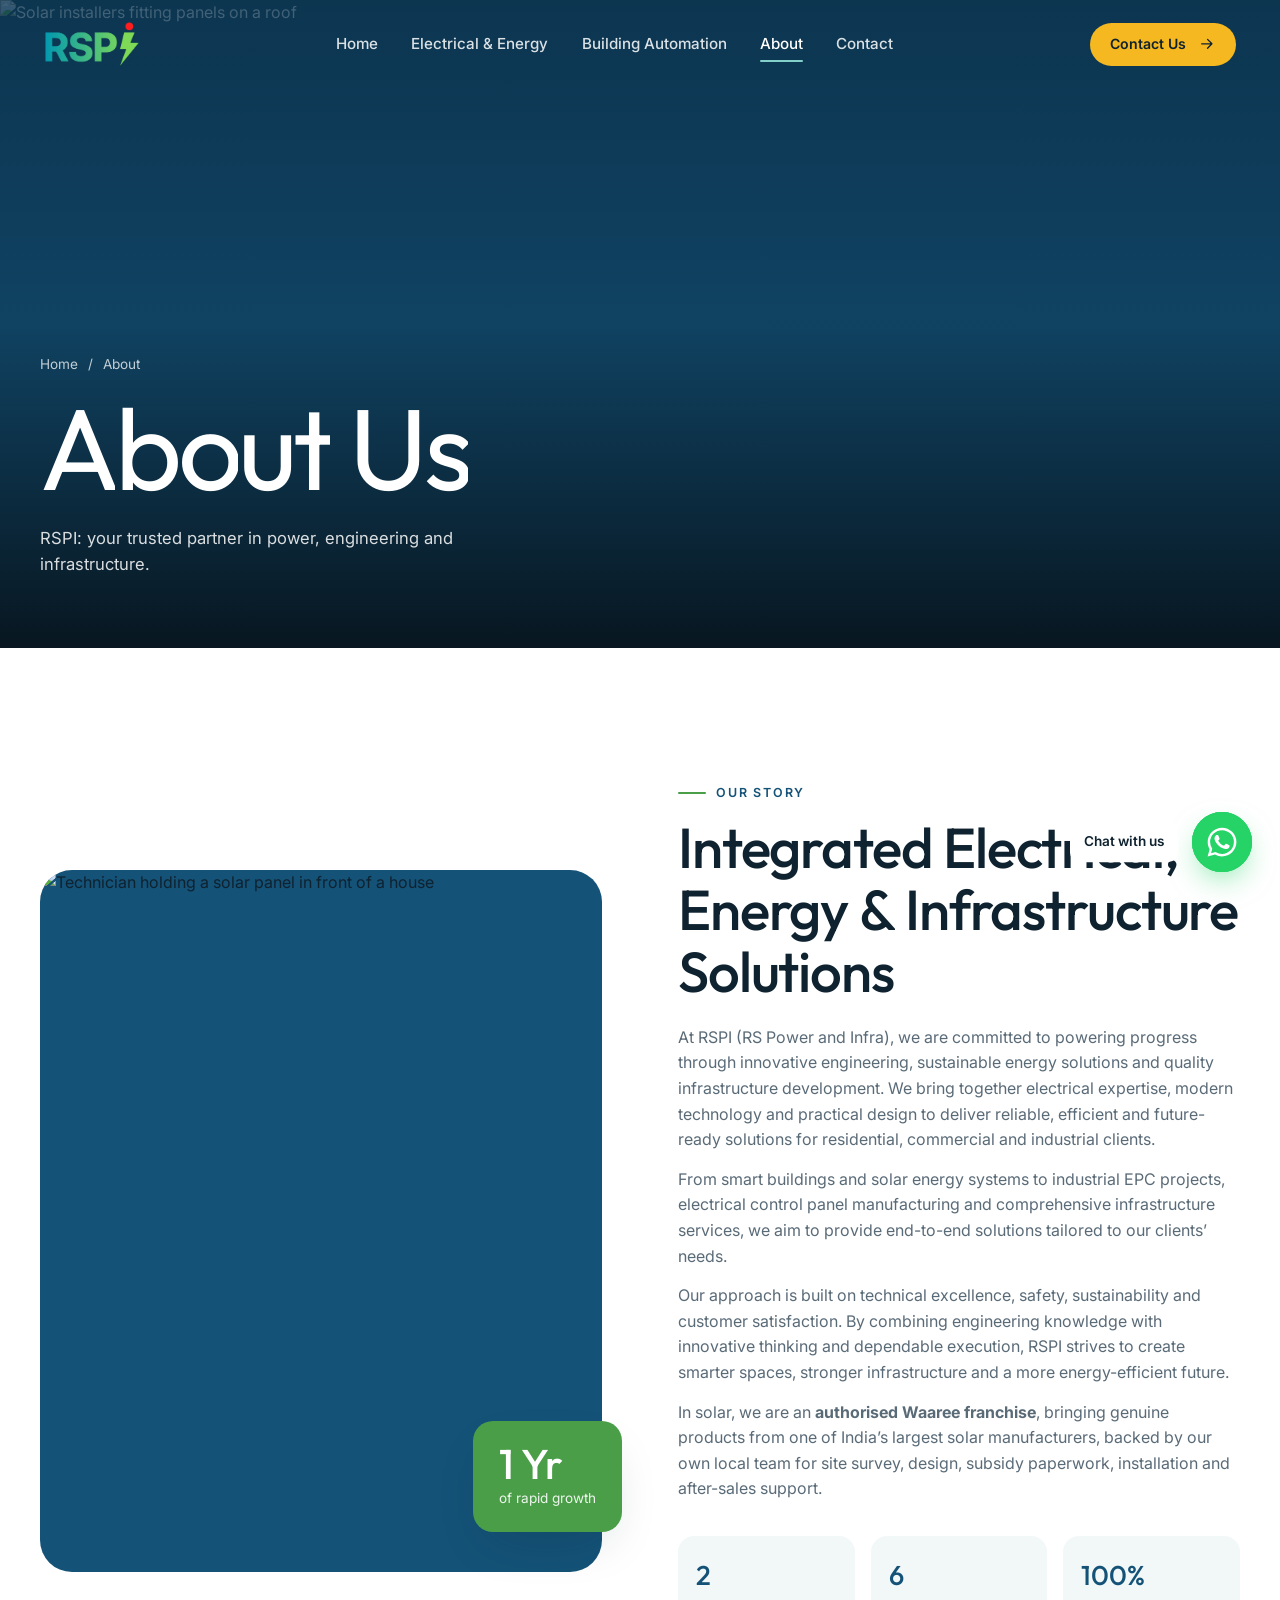
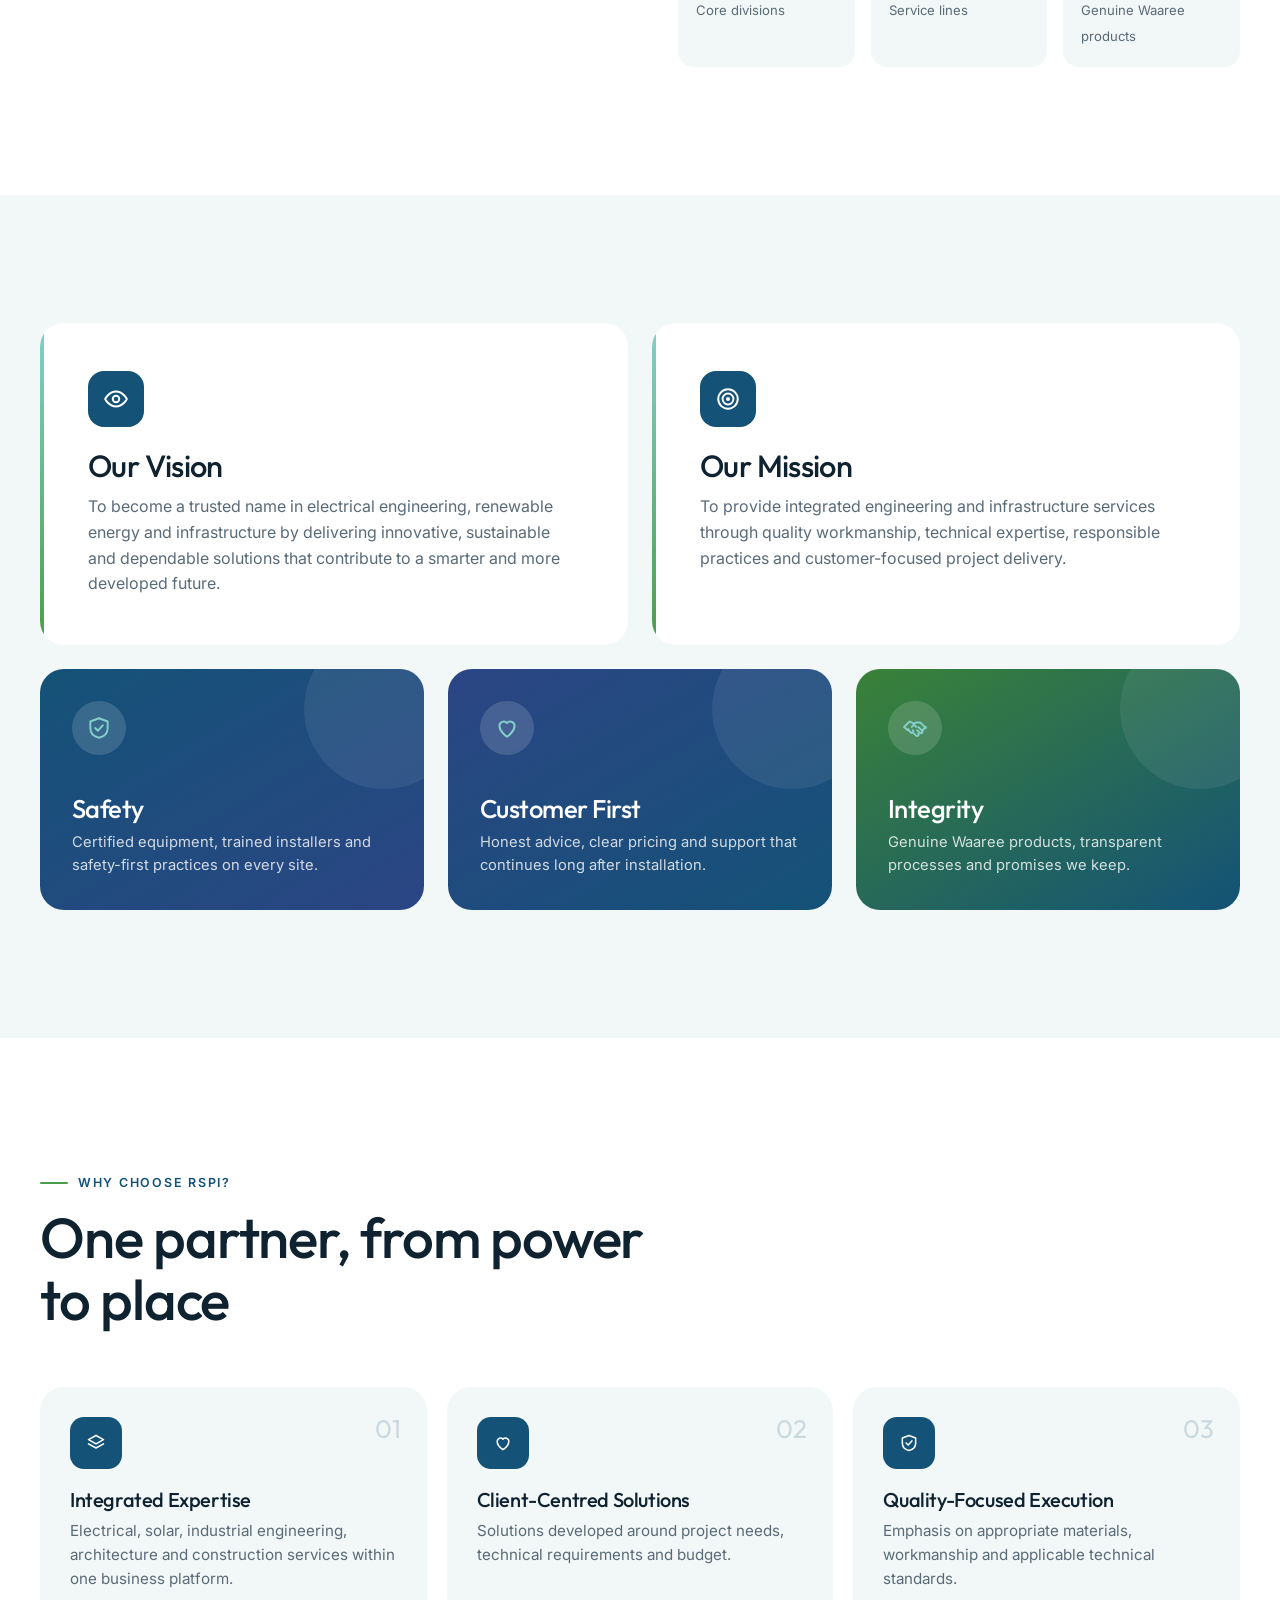
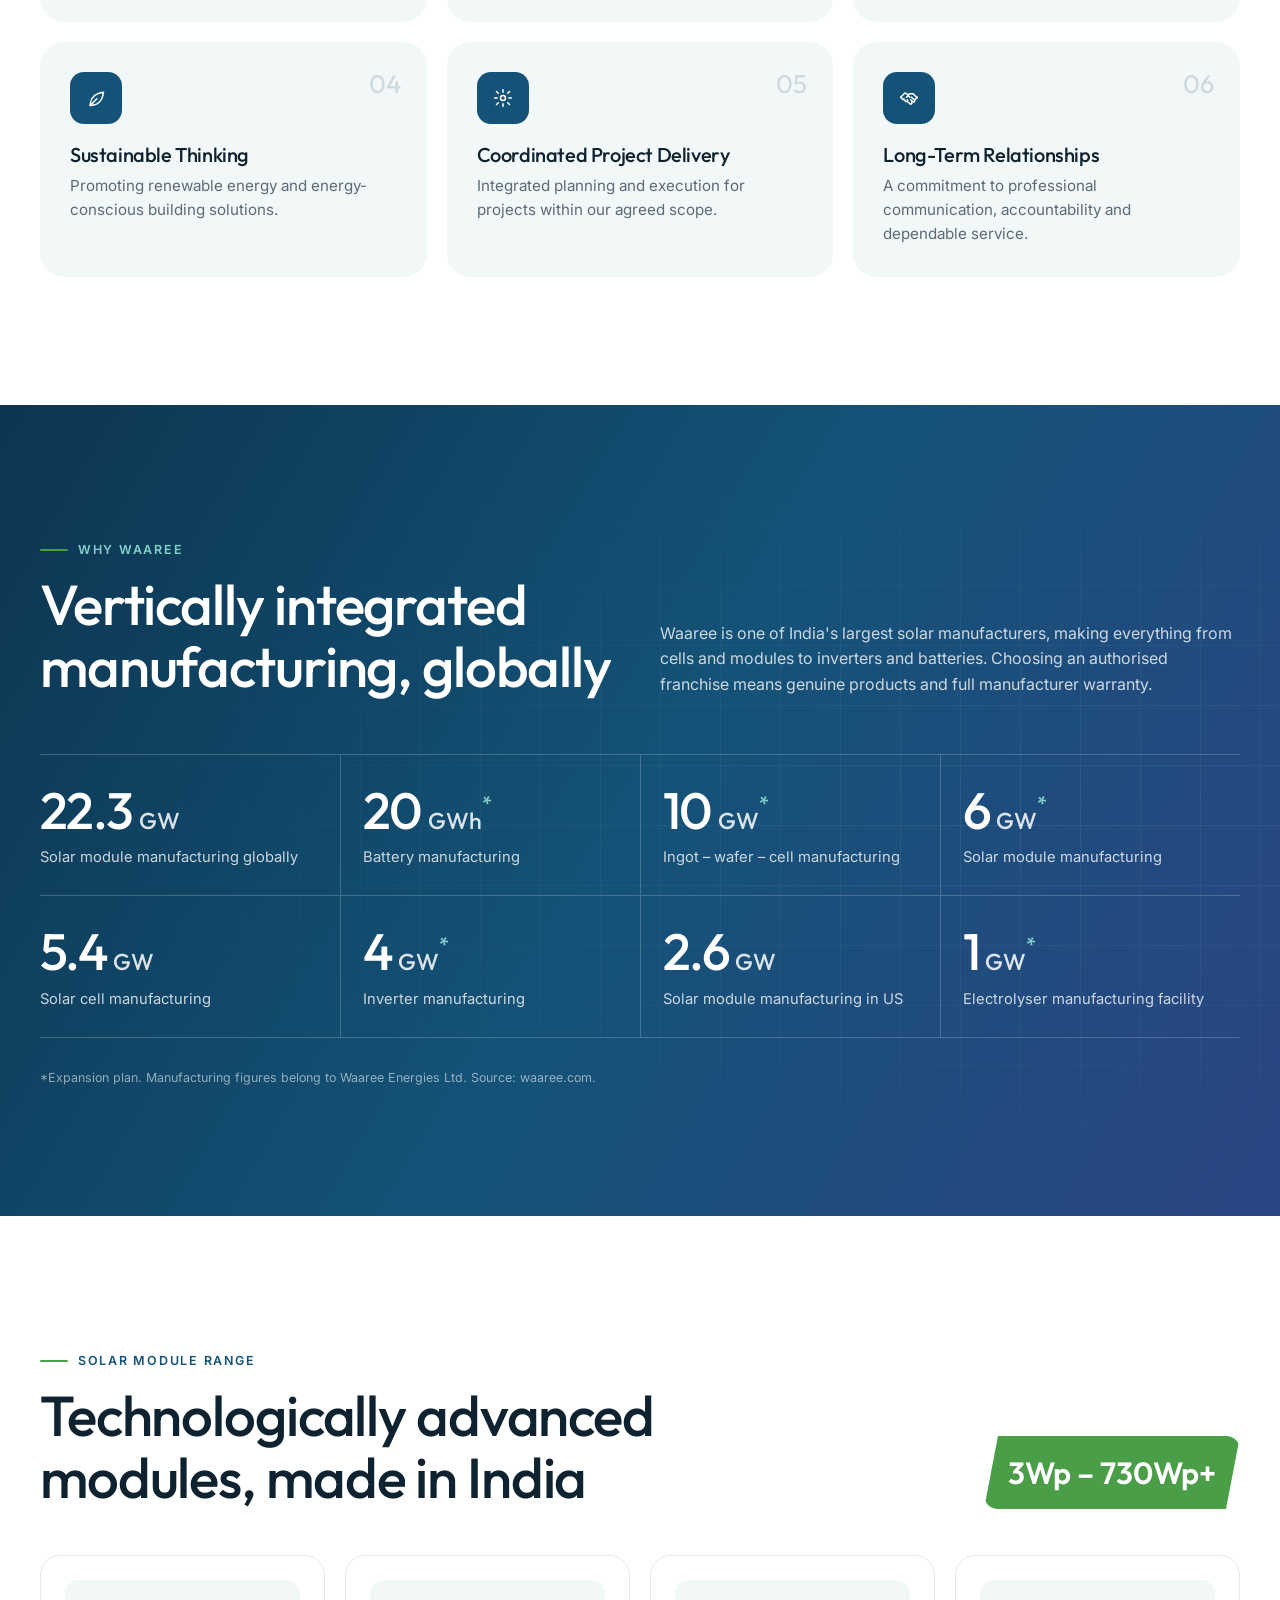
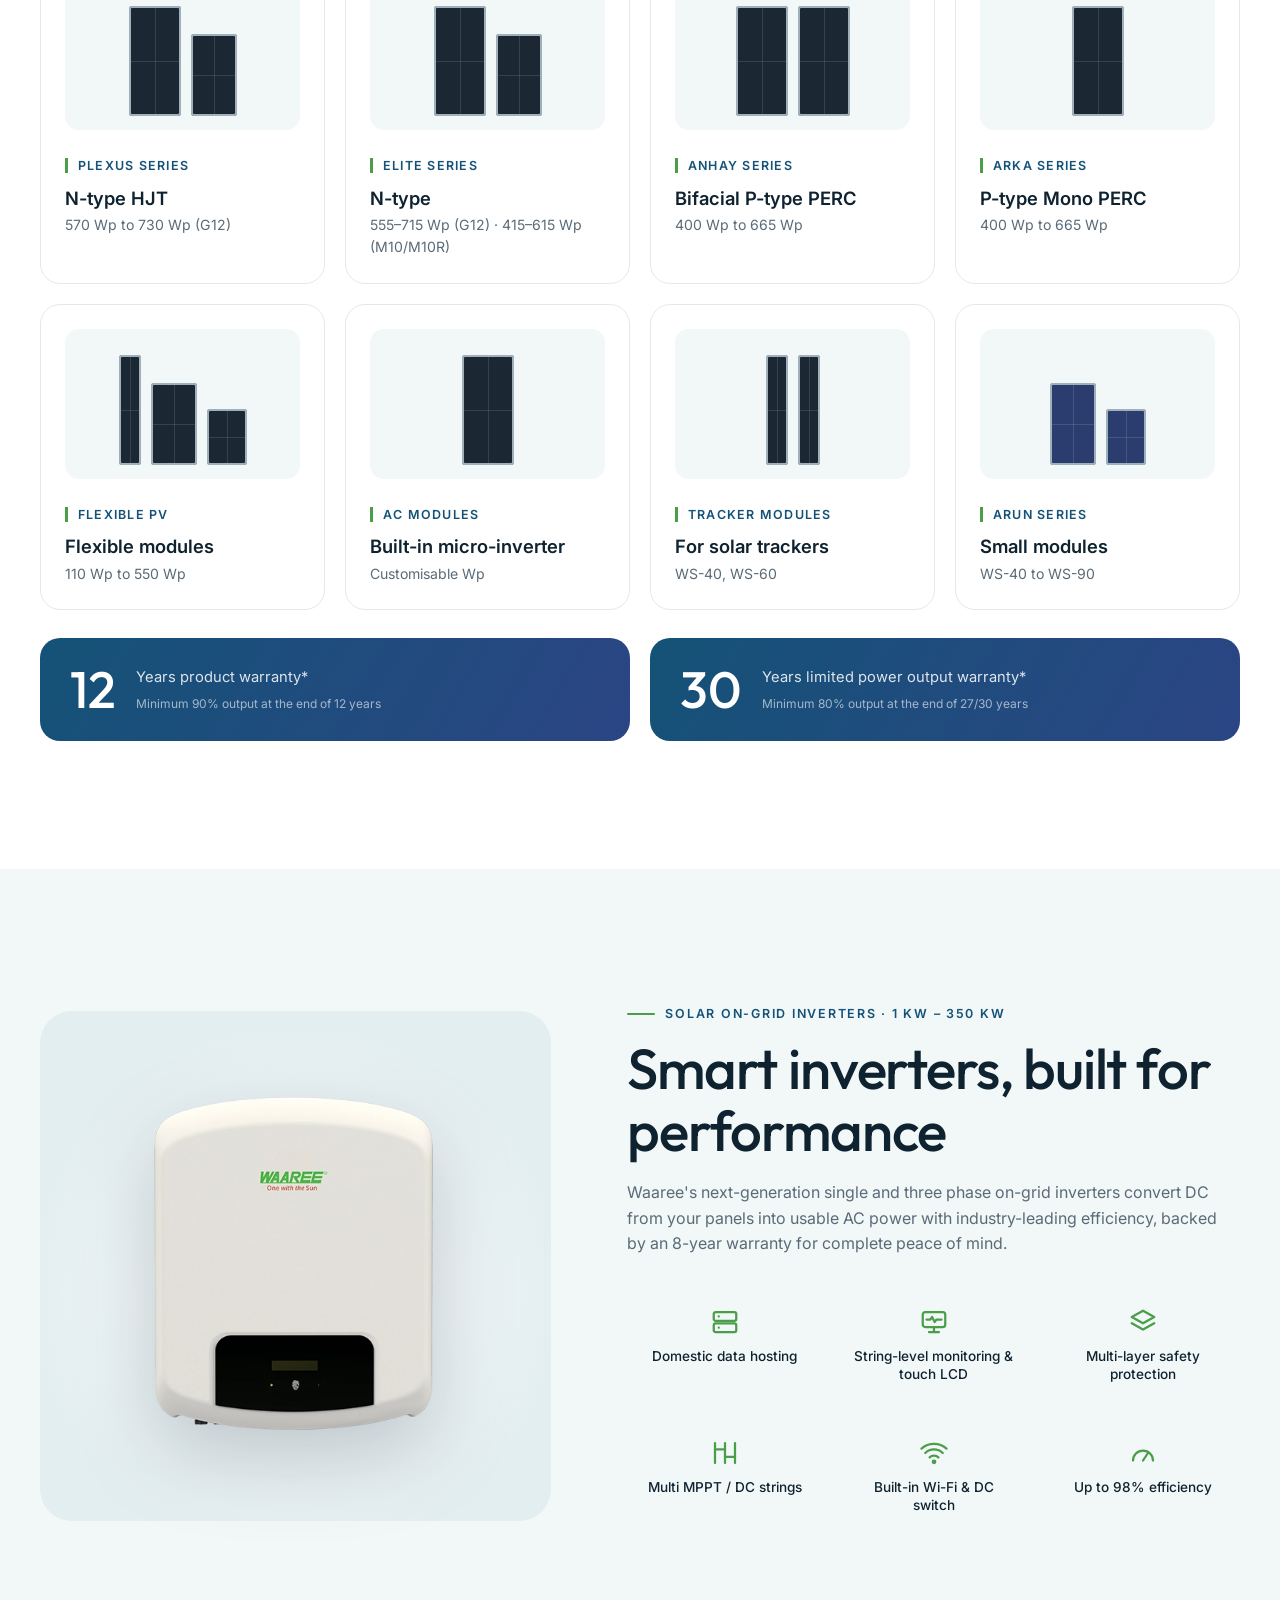
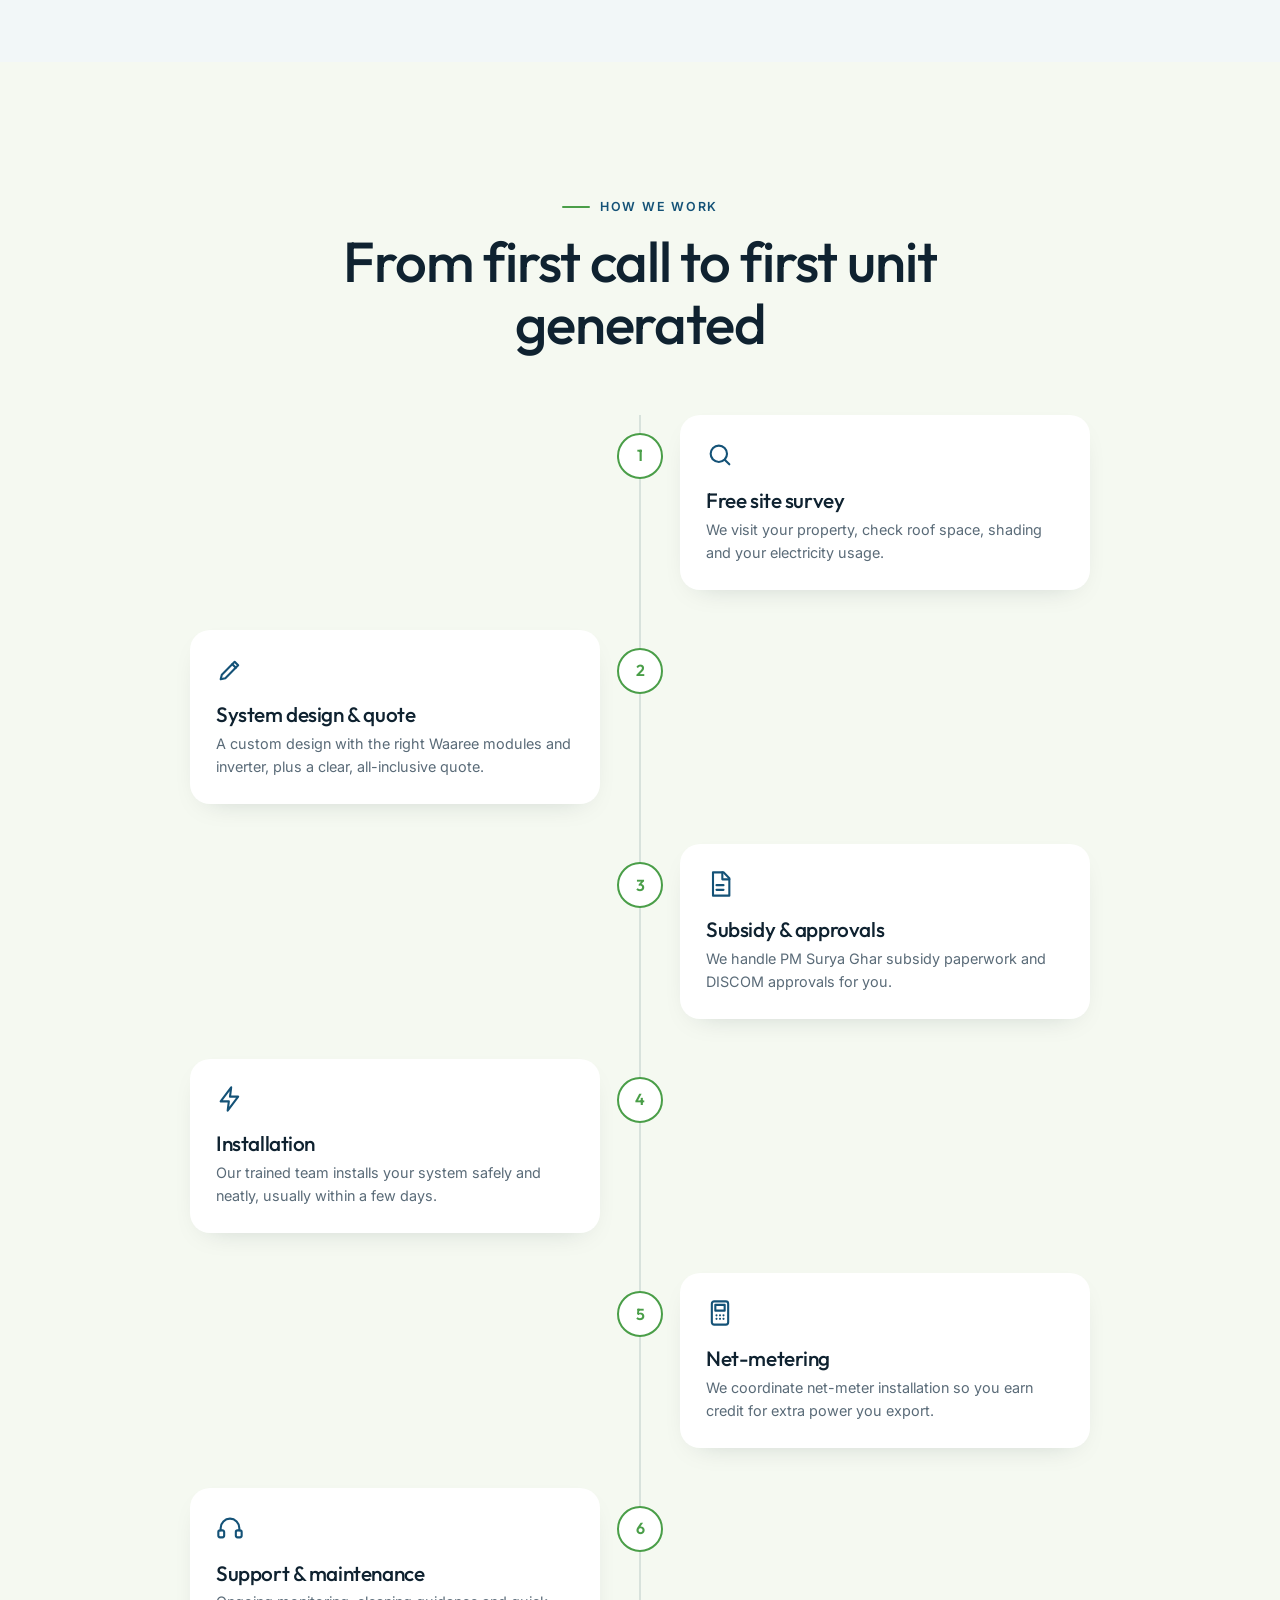
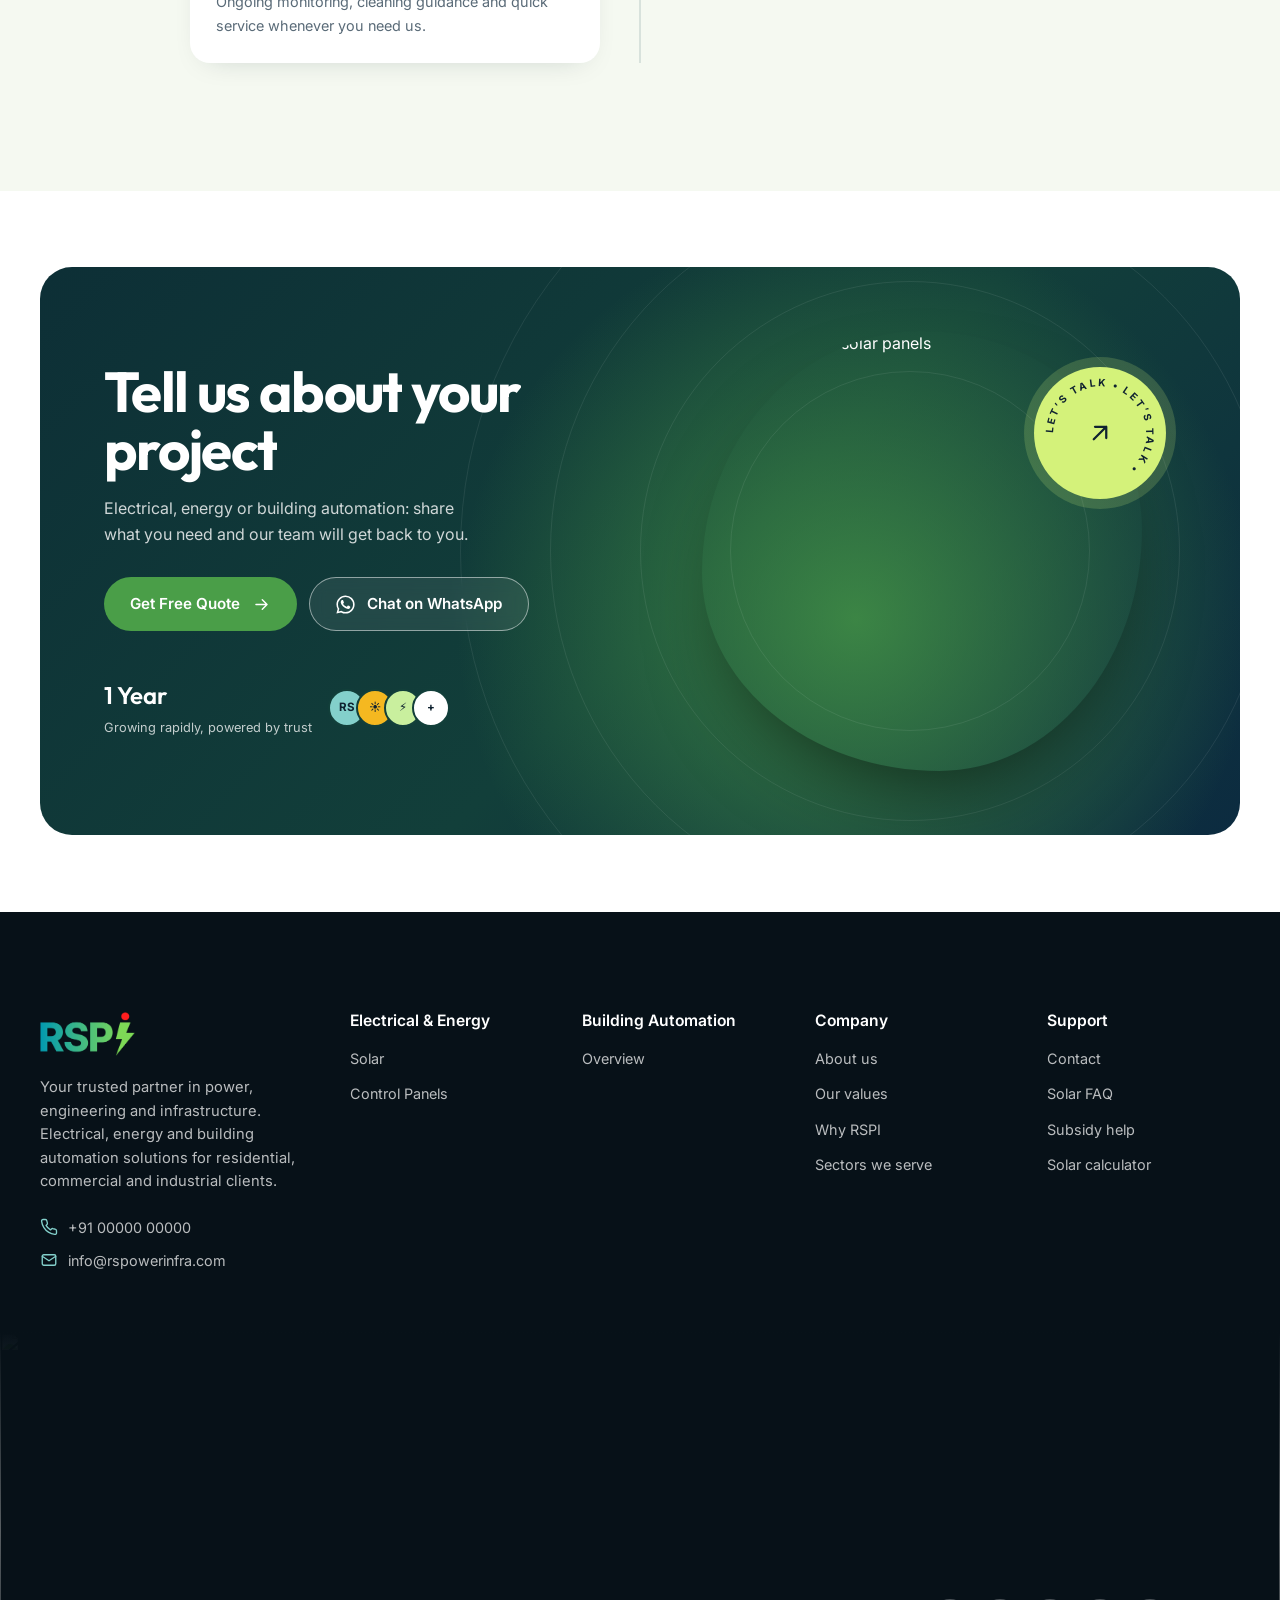
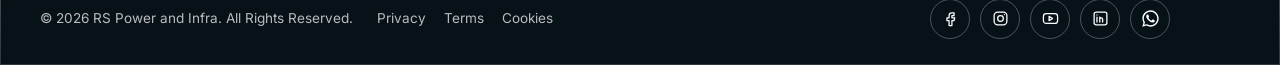
==== commit a0287eda: "Sectors: keep it simple, solar-led Two large solar tiles (Rooftop Solar, Business Solar) link to the" ====
--- a/about.html
+++ b/about.html
@@ -13,7 +13,7 @@
   <link rel="preconnect" href="https://fonts.gstatic.com" crossorigin />
   <link href="https://fonts.googleapis.com/css2?family=Inter:wght@400;500;600;700&family=Outfit:wght@300;400;500;600;700&display=swap" rel="stylesheet" />
   <link rel="icon" type="image/png" href="assets/logo/favicon.png" />
-  <link rel="stylesheet" href="css/style.css?v=45" />
+  <link rel="stylesheet" href="css/style.css?v=46" />
 </head>
 <body class="has-topnav">
 
@@ -309,6 +309,6 @@
   <script src="https://cdnjs.cloudflare.com/ajax/libs/gsap/3.12.5/gsap.min.js"></script>
   <script src="https://cdnjs.cloudflare.com/ajax/libs/gsap/3.12.5/ScrollTrigger.min.js"></script>
   <script src="https://cdn.jsdelivr.net/npm/lenis@1.1.13/dist/lenis.min.js"></script>
-  <script src="js/main.js?v=45"></script>
+  <script src="js/main.js?v=46"></script>
 </body>
 </html>
--- a/css/style.css
+++ b/css/style.css
@@ -1274,7 +1274,7 @@
 /* ---------- Industries & sectors (home) ---------- */
 .sectors { background: var(--bg-soft); }
 .sectors__head { display: grid; grid-template-columns: 1.2fr 1fr; gap: clamp(24px, 5vw, 80px); align-items: end; margin-bottom: clamp(32px, 5vw, 56px); }
-.sectors__head h2 { margin-top: 14px; max-width: 16ch; }
+.sectors__head h2 { margin-top: 14px; max-width: 24ch; }
 .sectors__head p { color: var(--muted); }
 .sectors__grid { list-style: none; display: grid; grid-template-columns: repeat(4, 1fr); gap: 16px; }
 .sector {
@@ -1415,3 +1415,37 @@
   .header__nav::-webkit-scrollbar { display: none; }
 }
 @media (max-width: 760px) { .has-topnav .hero__dots { top: 132px; } }
+
+
+/* ---------- Sectors (home): solar-led, short ---------- */
+.sectors__grid--solar { grid-template-columns: 1fr 1fr; gap: 20px; }
+.sectors__grid--solar .sector { aspect-ratio: 16 / 10; border-radius: var(--radius-lg); }
+.sectors__grid--solar .sector__art svg { left: 50%; width: auto; height: 76%; bottom: 24%; translate: -50% 0; }
+.sectors__grid--solar .sector__tag { left: 24px; top: 24px; }
+.sectors__grid--solar .sector__text { left: 28px; right: 28px; bottom: 26px; }
+.sectors__grid--solar .sector__text h3 { font-size: clamp(1.6rem, 2.6vw, 2.2rem); }
+.sectors__grid--solar .sector__text p { font-size: 1rem; }
+.sector__more { display: inline-flex; align-items: center; gap: 8px; margin-top: 14px; font-size: 0.9rem; font-weight: 600; color: var(--sun); transition: gap 0.4s var(--ease); }
+.sector__more:hover { gap: 14px; }
+.sectors__also { display: flex; align-items: center; gap: 16px; margin-top: 20px; padding: 18px 24px; border-radius: 20px; background: #fff; border: 1px solid var(--line); }
+.sectors__also-icon { display: grid; place-items: center; flex-shrink: 0; width: 44px; height: 44px; border-radius: 12px; background: var(--bg-soft); color: var(--teal); }
+.sectors__also p { color: var(--muted); font-size: 0.95rem; }
+.sectors__also p b { color: var(--ink); font-weight: 600; }
+.sectors__also a { margin-left: auto; display: inline-flex; align-items: center; gap: 8px; flex-shrink: 0; font-weight: 600; color: var(--green-dark); transition: gap 0.4s var(--ease); }
+.sectors__also a:hover { gap: 14px; }
+@media (max-width: 960px) {
+  .sectors__grid--solar { grid-template-columns: 1fr; gap: 14px; }
+  .sectors__grid--solar .sector { aspect-ratio: 16 / 9; }
+}
+@media (max-width: 560px) {
+  .sectors__grid--solar .sector { aspect-ratio: 4 / 3.4; }
+  .sectors__grid--solar .sector__art svg { height: 68%; bottom: 30%; }
+}
+@media (max-width: 760px) {
+  .sectors__grid--solar .sector__tag { left: 16px; top: 16px; }
+  .sectors__grid--solar .sector__text { left: 18px; right: 18px; bottom: 18px; }
+  .sectors__also { flex-wrap: wrap; padding: 16px 18px; }
+  .sectors__also p { flex: 1 1 200px; }
+  .sectors__also a { margin-left: 60px; }
+}
+.sectors__grid--solar .sector__art svg > rect[y="240"][height="60"] { display: none; }
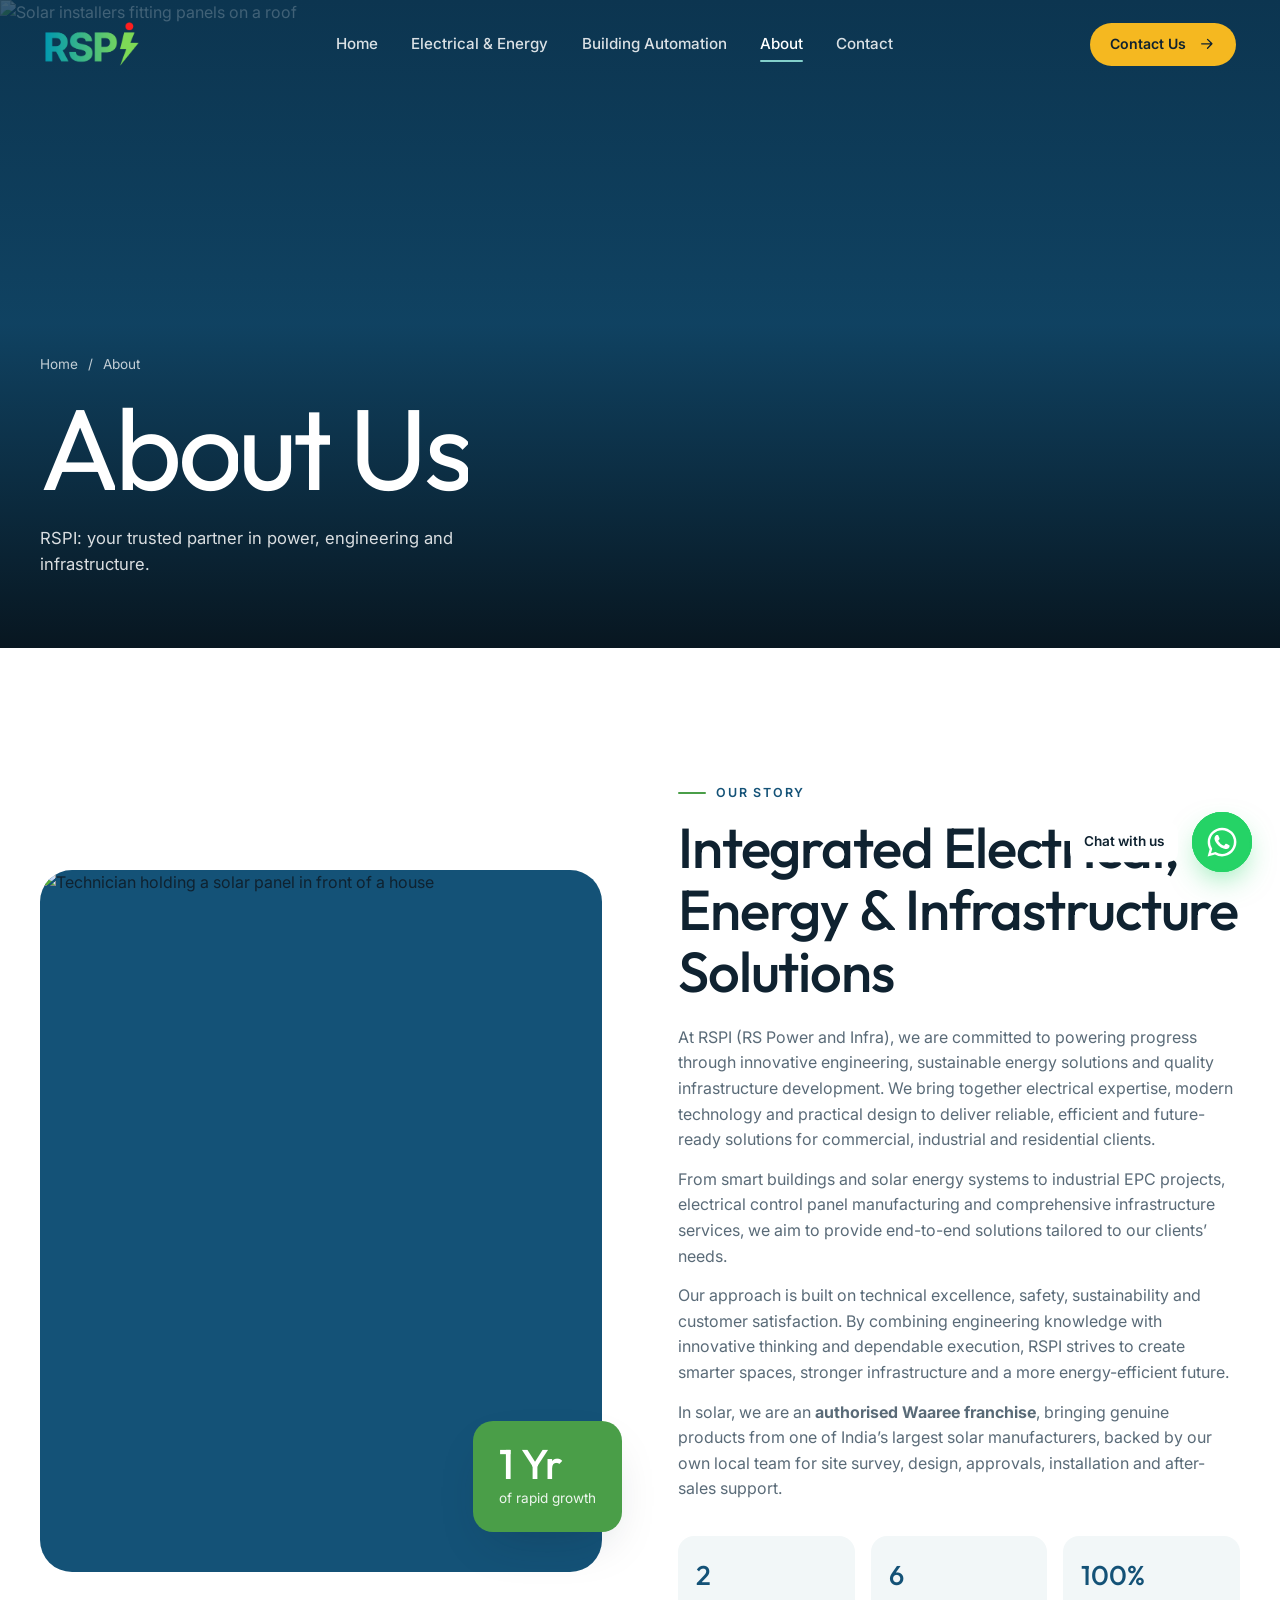
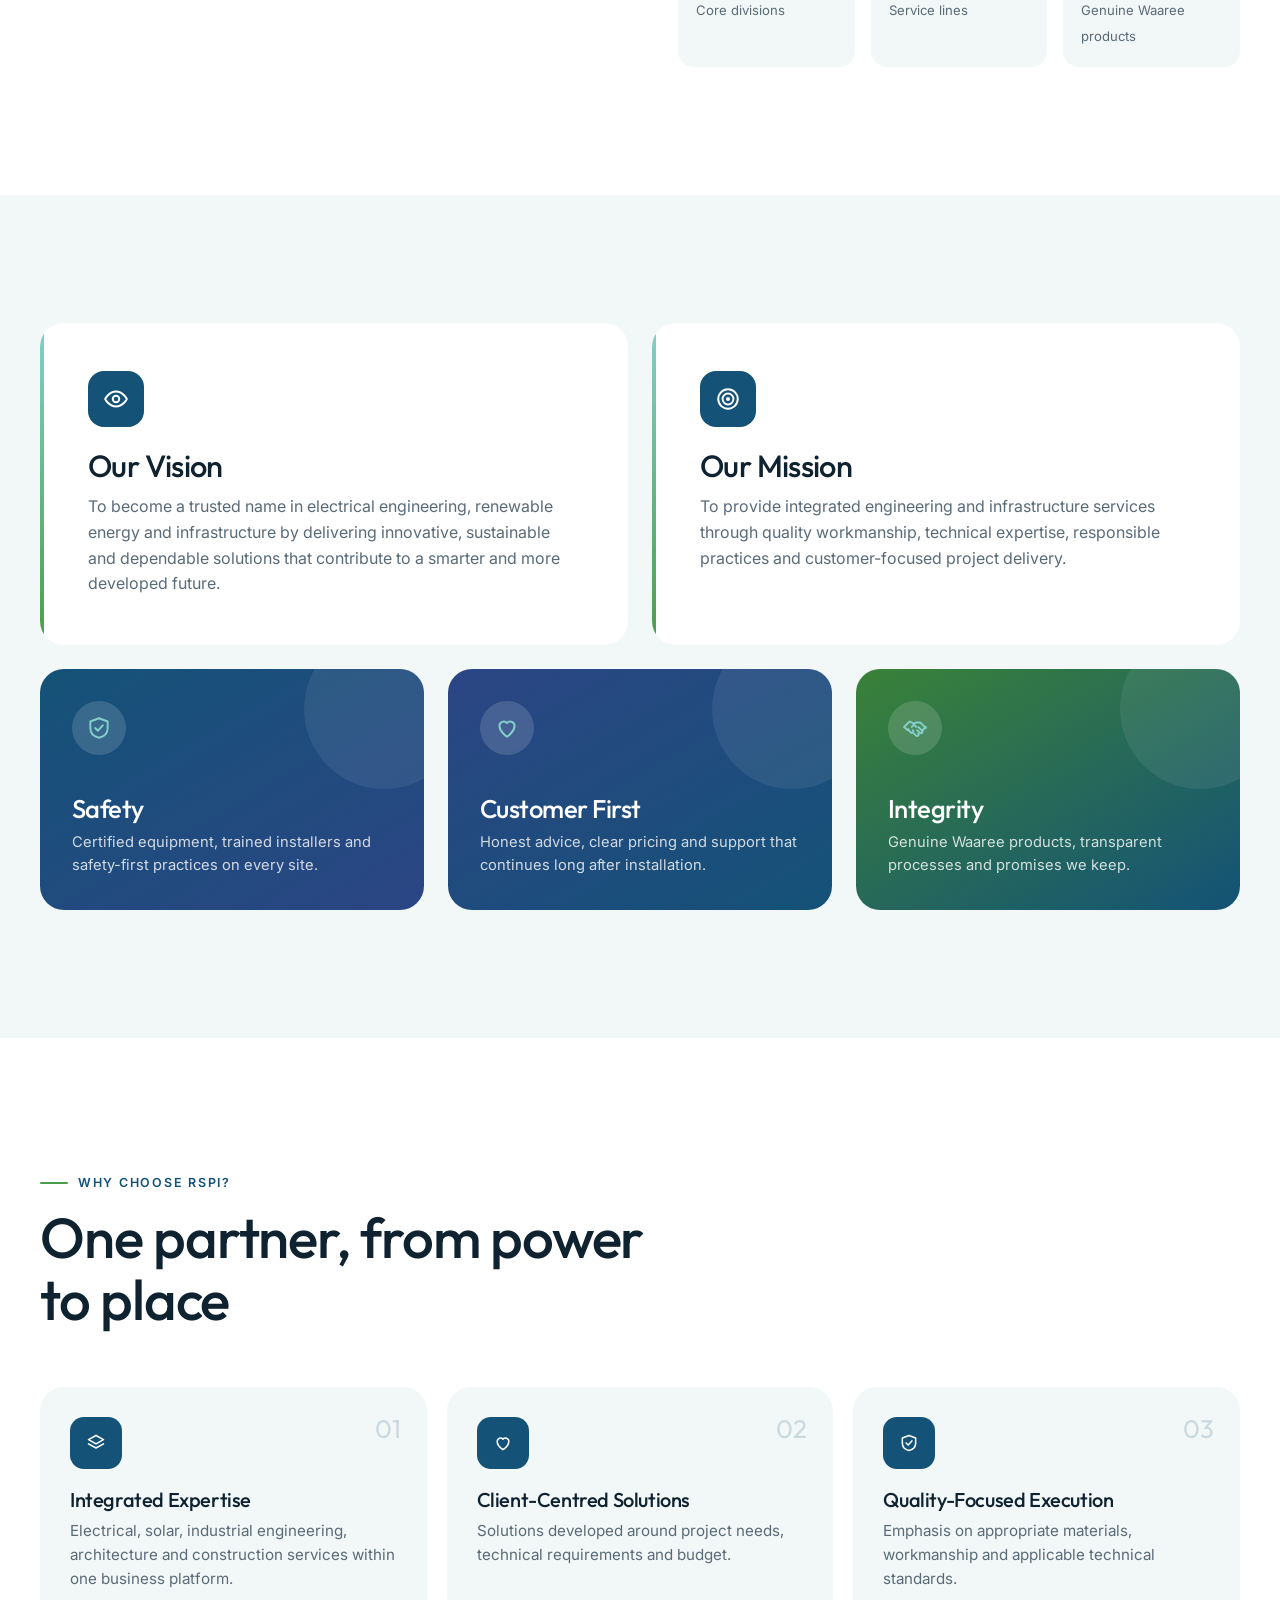
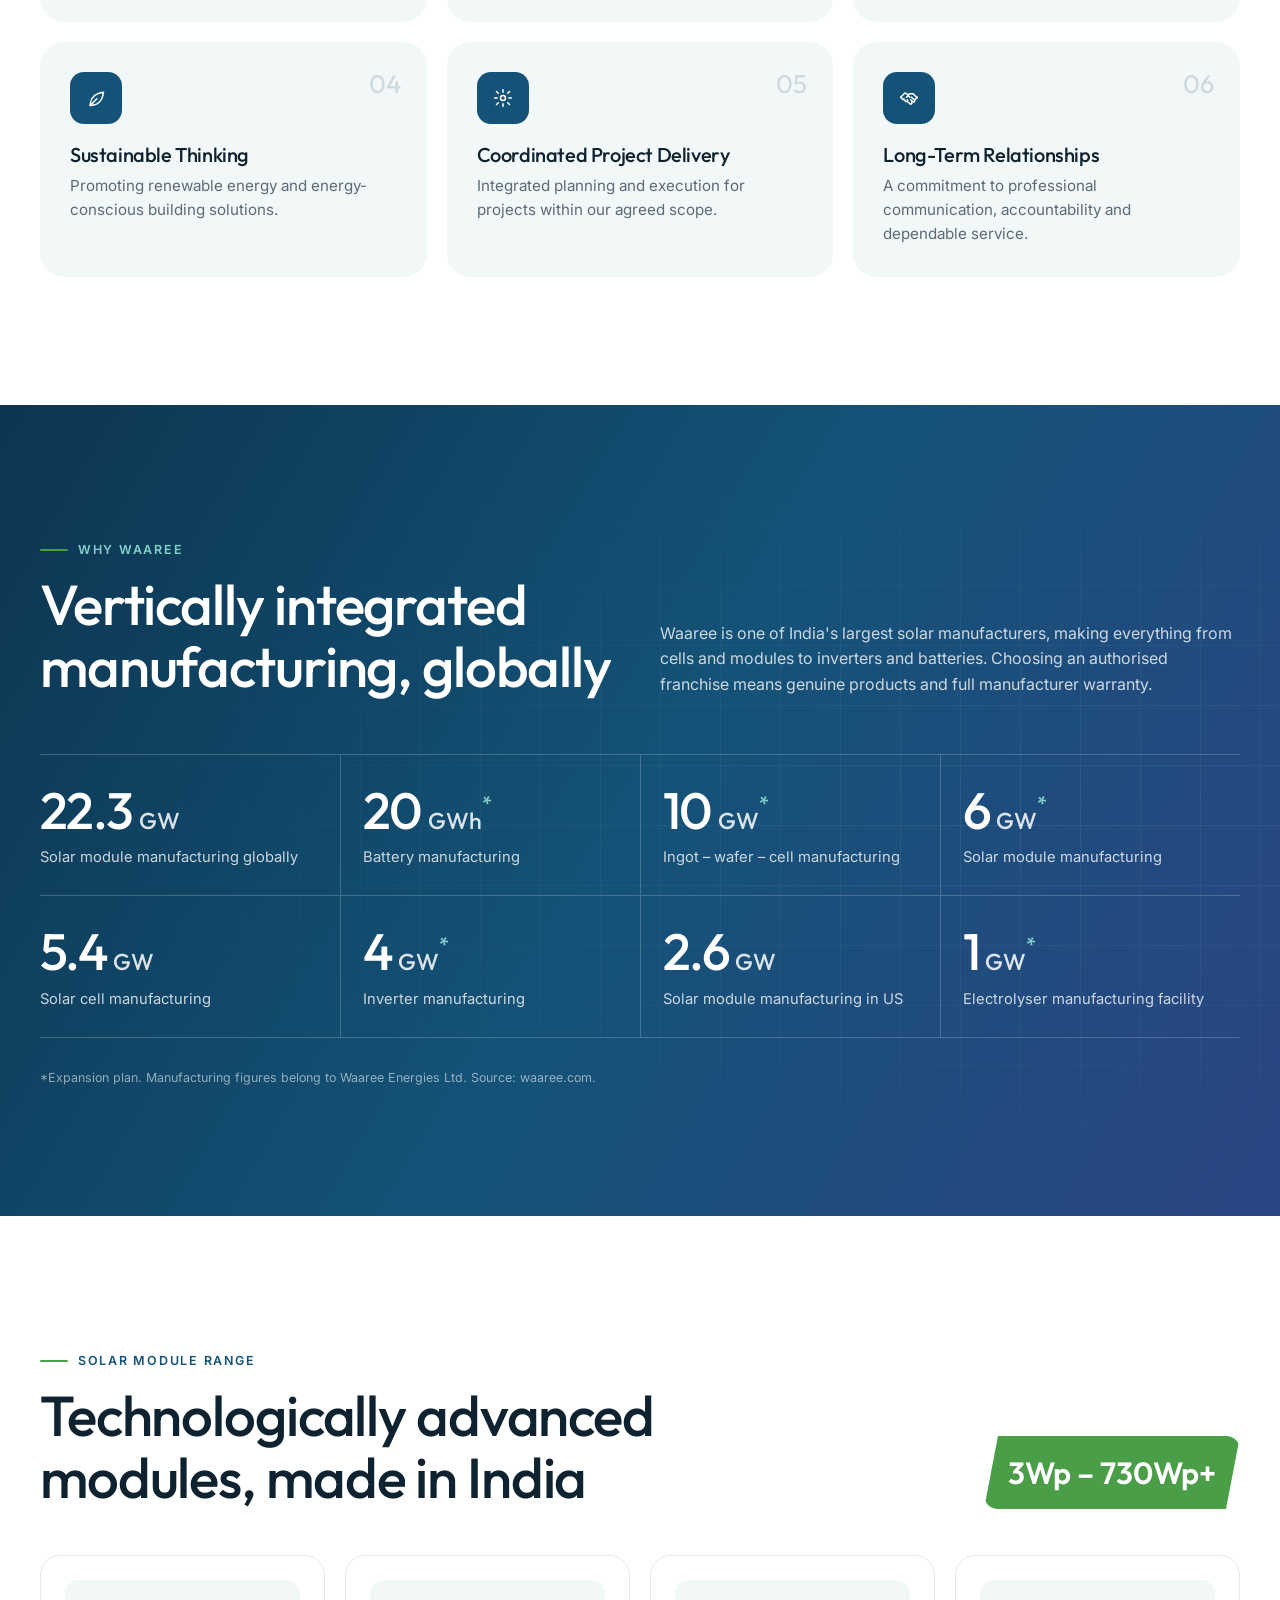
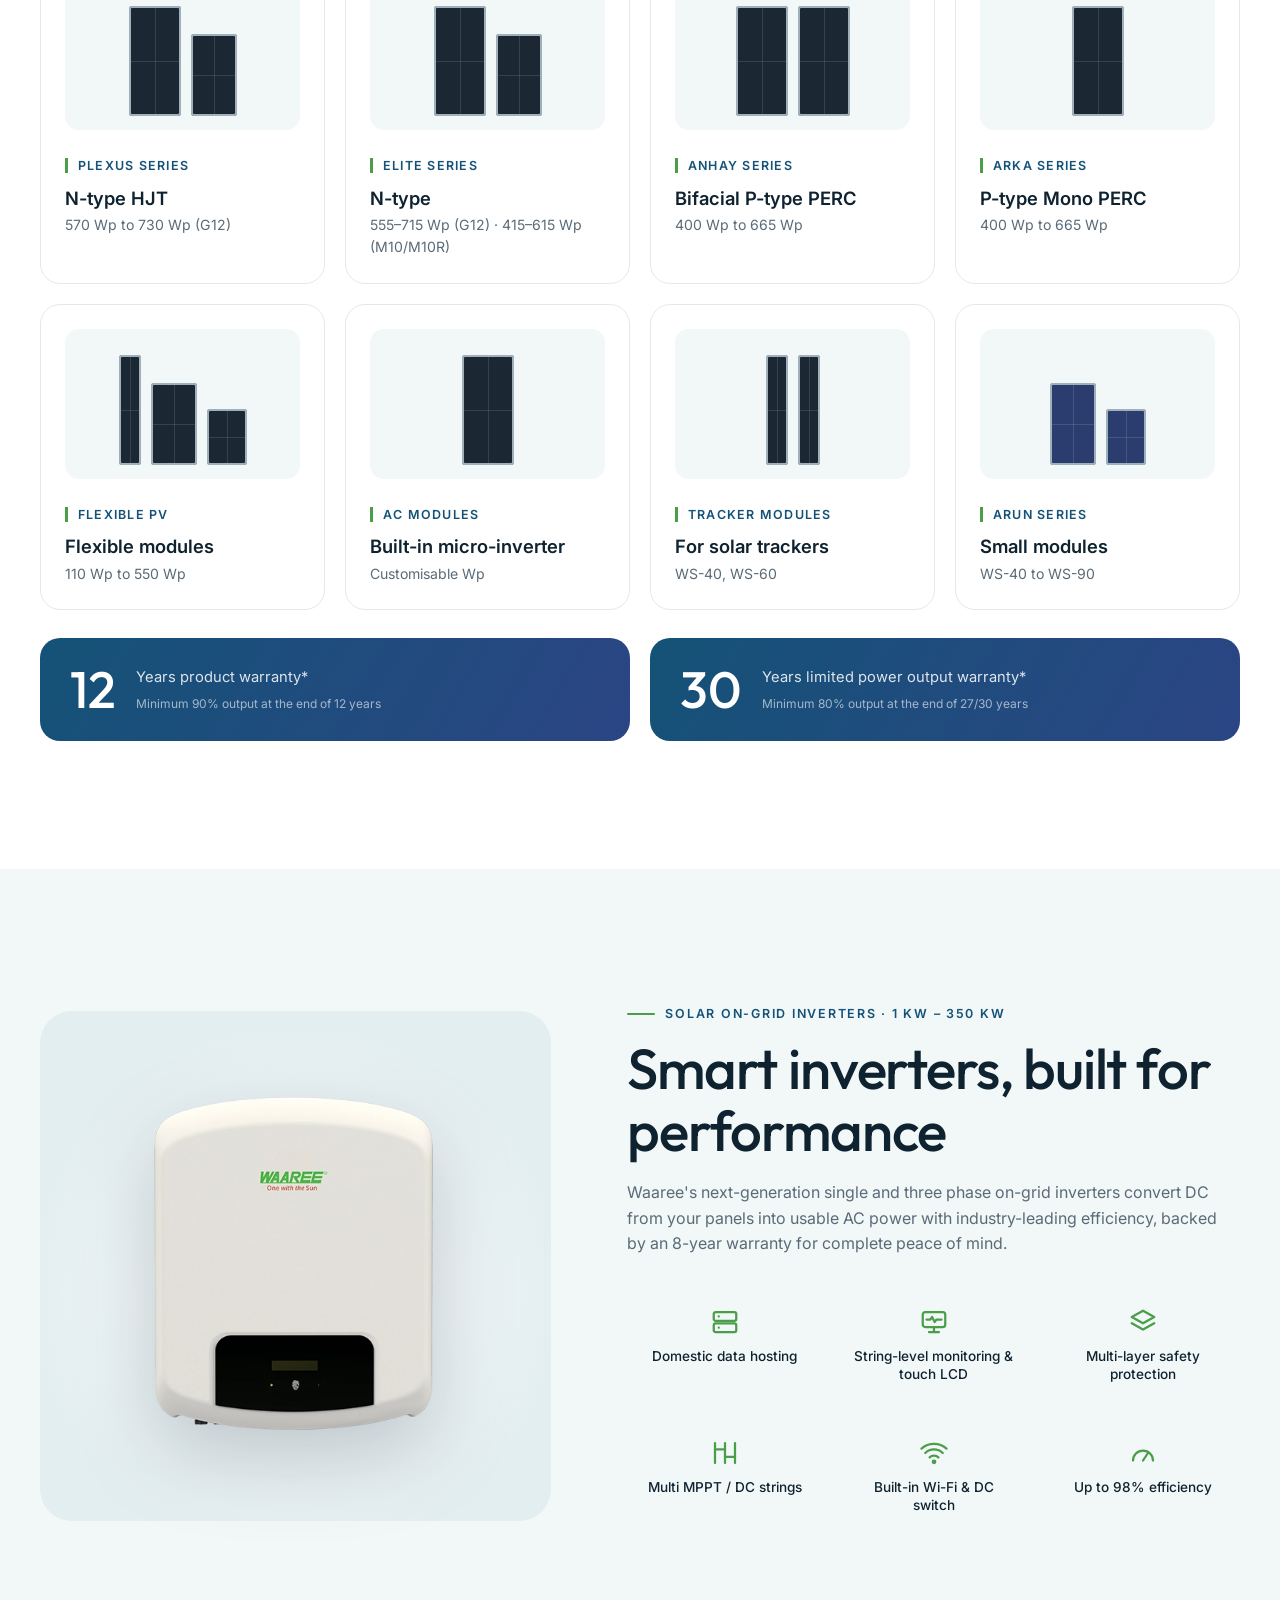
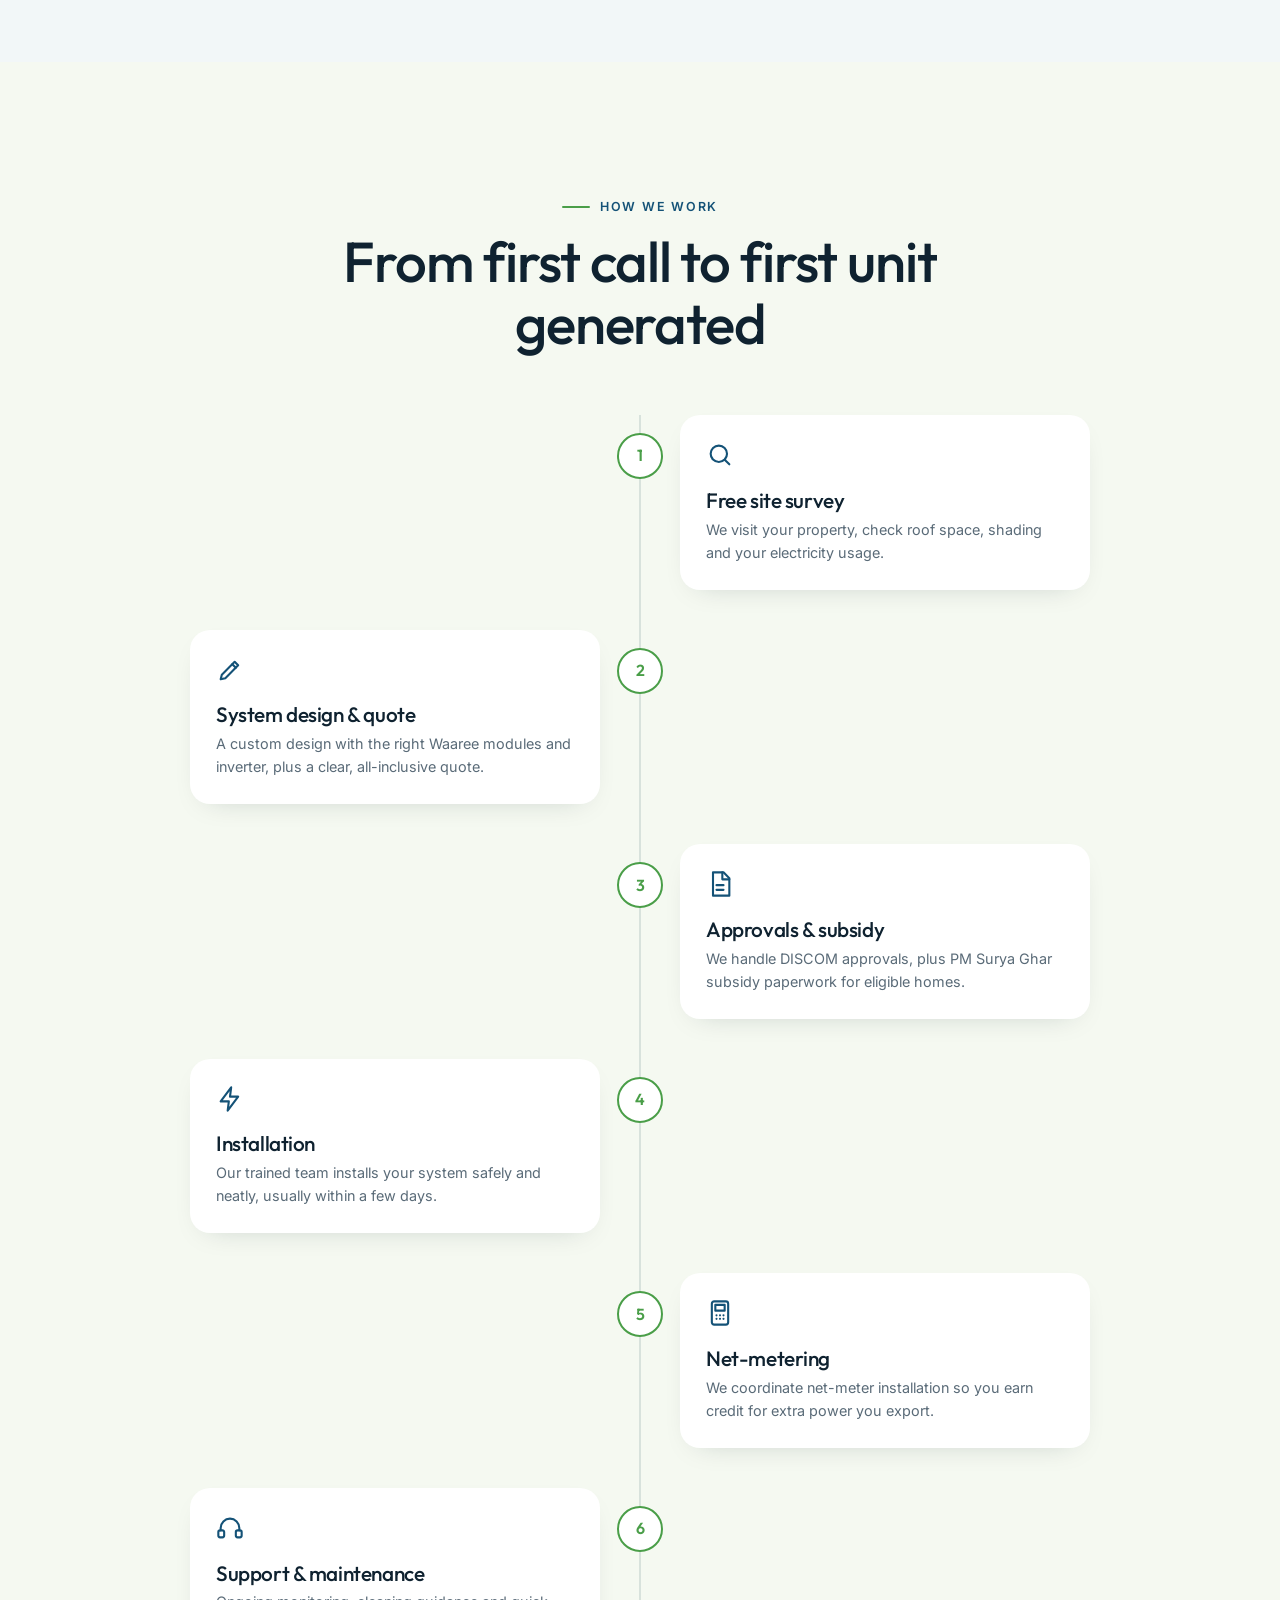
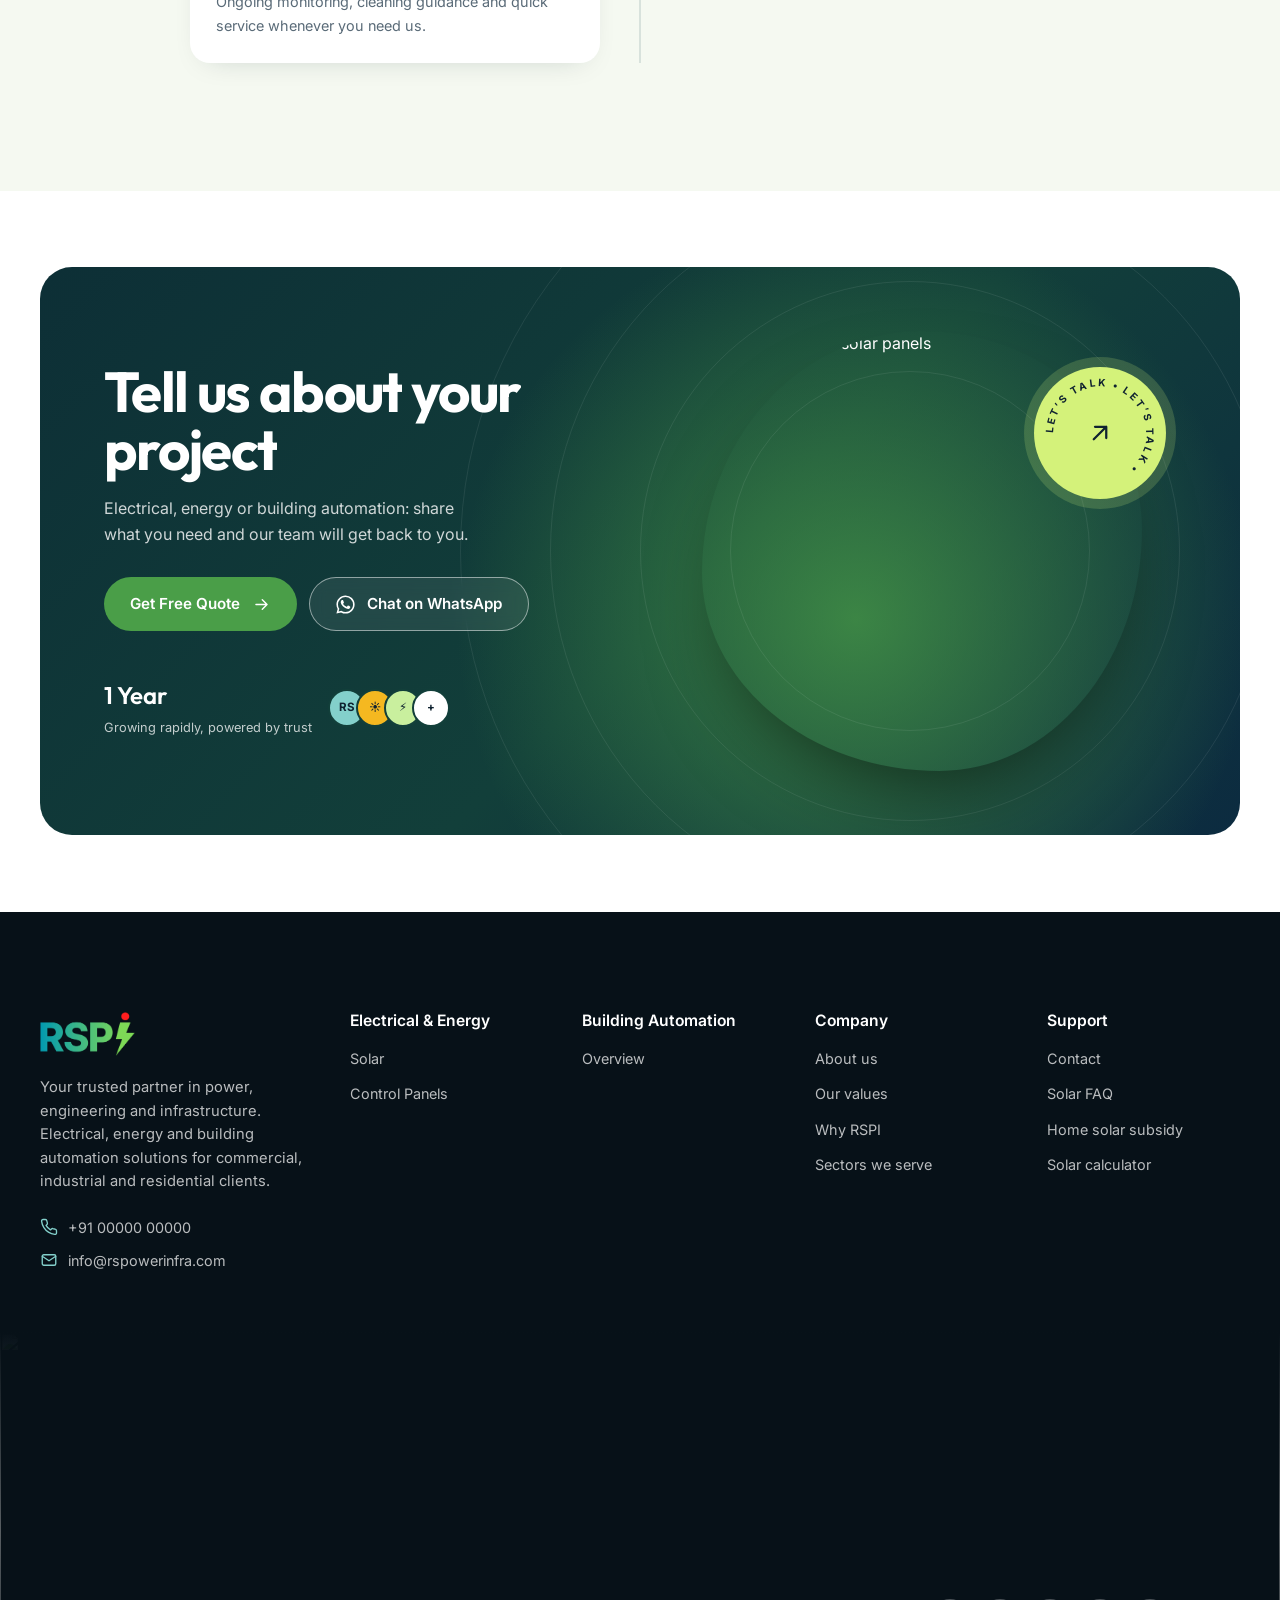
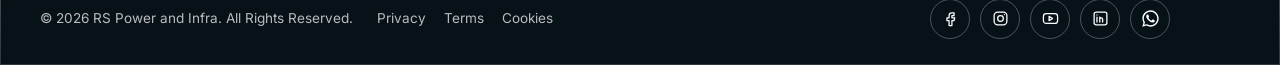
==== commit e4218691: "Make commercial and industrial solar the main focus; homeowners secondary - Home: hero badge and a h" ====
--- a/about.html
+++ b/about.html
@@ -13,7 +13,7 @@
   <link rel="preconnect" href="https://fonts.gstatic.com" crossorigin />
   <link href="https://fonts.googleapis.com/css2?family=Inter:wght@400;500;600;700&family=Outfit:wght@300;400;500;600;700&display=swap" rel="stylesheet" />
   <link rel="icon" type="image/png" href="assets/logo/favicon.png" />
-  <link rel="stylesheet" href="css/style.css?v=46" />
+  <link rel="stylesheet" href="css/style.css?v=47" />
 </head>
 <body class="has-topnav">
 
@@ -73,10 +73,10 @@
         <div class="story__copy">
           <span class="eyebrow" data-reveal>Our story</span>
           <h2 class="h-lg" data-split="words">Integrated Electrical, Energy &amp; Infrastructure Solutions</h2>
-          <p data-reveal>At RSPI (RS Power and Infra), we are committed to powering progress through innovative engineering, sustainable energy solutions and quality infrastructure development. We bring together electrical expertise, modern technology and practical design to deliver reliable, efficient and future-ready solutions for residential, commercial and industrial clients.</p>
+          <p data-reveal>At RSPI (RS Power and Infra), we are committed to powering progress through innovative engineering, sustainable energy solutions and quality infrastructure development. We bring together electrical expertise, modern technology and practical design to deliver reliable, efficient and future-ready solutions for commercial, industrial and residential clients.</p>
           <p data-reveal>From smart buildings and solar energy systems to industrial EPC projects, electrical control panel manufacturing and comprehensive infrastructure services, we aim to provide end-to-end solutions tailored to our clients’ needs.</p>
           <p data-reveal>Our approach is built on technical excellence, safety, sustainability and customer satisfaction. By combining engineering knowledge with innovative thinking and dependable execution, RSPI strives to create smarter spaces, stronger infrastructure and a more energy-efficient future.</p>
-          <p data-reveal>In solar, we are an <strong>authorised Waaree franchise</strong>, bringing genuine products from one of India’s largest solar manufacturers, backed by our own local team for site survey, design, subsidy paperwork, installation and after-sales support.</p>
+          <p data-reveal>In solar, we are an <strong>authorised Waaree franchise</strong>, bringing genuine products from one of India’s largest solar manufacturers, backed by our own local team for site survey, design, approvals, installation and after-sales support.</p>
           <div class="mini-stats" data-stagger>
             <div class="mini-stat"><b>2</b><span>Core divisions</span></div>
             <div class="mini-stat"><b>6</b><span>Service lines</span></div>
@@ -227,7 +227,7 @@
           <div class="timeline__line"><span></span></div>
           <div class="step"><span class="step__dot">1</span><div class="step__card"><svg class="i"><use href="#i-search"/></svg><h3>Free site survey</h3><p>We visit your property, check roof space, shading and your electricity usage.</p></div></div>
           <div class="step"><span class="step__dot">2</span><div class="step__card"><svg class="i"><use href="#i-pen"/></svg><h3>System design &amp; quote</h3><p>A custom design with the right Waaree modules and inverter, plus a clear, all-inclusive quote.</p></div></div>
-          <div class="step"><span class="step__dot">3</span><div class="step__card"><svg class="i"><use href="#i-doc"/></svg><h3>Subsidy &amp; approvals</h3><p>We handle PM Surya Ghar subsidy paperwork and DISCOM approvals for you.</p></div></div>
+          <div class="step"><span class="step__dot">3</span><div class="step__card"><svg class="i"><use href="#i-doc"/></svg><h3>Approvals &amp; subsidy</h3><p>We handle DISCOM approvals, plus PM Surya Ghar subsidy paperwork for eligible homes.</p></div></div>
           <div class="step"><span class="step__dot">4</span><div class="step__card"><svg class="i"><use href="#i-bolt"/></svg><h3>Installation</h3><p>Our trained team installs your system safely and neatly, usually within a few days.</p></div></div>
           <div class="step"><span class="step__dot">5</span><div class="step__card"><svg class="i"><use href="#i-meter"/></svg><h3>Net-metering</h3><p>We coordinate net-meter installation so you earn credit for extra power you export.</p></div></div>
           <div class="step"><span class="step__dot">6</span><div class="step__card"><svg class="i"><use href="#i-headset"/></svg><h3>Support &amp; maintenance</h3><p>Ongoing monitoring, cleaning guidance and quick service whenever you need us.</p></div></div>
@@ -273,7 +273,7 @@
     <div class="container footer__grid">
       <div class="footer__brand">
         <a href="index.html" class="logo-slot"><img class="logo-img" src="assets/logo/logo.png" width="1000" height="465" alt="RS Power and Infra" /></a>
-        <p>Your trusted partner in power, engineering and infrastructure. Electrical, energy and building automation solutions for residential, commercial and industrial clients.</p>
+        <p>Your trusted partner in power, engineering and infrastructure. Electrical, energy and building automation solutions for commercial, industrial and residential clients.</p>
         <div class="footer__contact">
           <a href="tel:+910000000000"><svg class="i"><use href="#i-phone"/></svg> +91 00000 00000</a>
           <a href="mailto:info@rspowerinfra.com"><svg class="i"><use href="#i-mail"/></svg> info@rspowerinfra.com</a>
@@ -282,7 +282,7 @@
       <div><h4>Electrical &amp; Energy</h4><ul><li><a href="electrical.html#solar">Solar</a></li><li><a href="electrical.html#control-panels">Control Panels</a></li></ul></div>
       <div><h4>Building Automation</h4><ul><li><a href="building-automation.html">Overview</a></li></ul></div>
       <div><h4>Company</h4><ul><li><a href="about.html">About us</a></li><li><a href="about.html#values">Our values</a></li><li><a href="about.html#why">Why RSPI</a></li><li><a href="index.html#sectors">Sectors we serve</a></li></ul></div>
-      <div><h4>Support</h4><ul><li><a href="contact.html">Contact</a></li><li><a href="contact.html#faq">Solar FAQ</a></li><li><a href="electrical.html#subsidy">Subsidy help</a></li><li><a href="electrical.html#planner">Solar calculator</a></li></ul></div>
+      <div><h4>Support</h4><ul><li><a href="contact.html">Contact</a></li><li><a href="contact.html#faq">Solar FAQ</a></li><li><a href="electrical.html#homeowners">Home solar subsidy</a></li><li><a href="electrical.html#planner">Solar calculator</a></li></ul></div>
     </div>
     <div class="footer__panel">
       <img src="https://images.unsplash.com/photo-1509391366360-2e959784a276?auto=format&fit=crop&w=2000&q=70" alt="" loading="lazy" />
@@ -309,6 +309,6 @@
   <script src="https://cdnjs.cloudflare.com/ajax/libs/gsap/3.12.5/gsap.min.js"></script>
   <script src="https://cdnjs.cloudflare.com/ajax/libs/gsap/3.12.5/ScrollTrigger.min.js"></script>
   <script src="https://cdn.jsdelivr.net/npm/lenis@1.1.13/dist/lenis.min.js"></script>
-  <script src="js/main.js?v=46"></script>
+  <script src="js/main.js?v=47"></script>
 </body>
 </html>
--- a/css/style.css
+++ b/css/style.css
@@ -1417,35 +1417,39 @@
 @media (max-width: 760px) { .has-topnav .hero__dots { top: 132px; } }
 
 
-/* ---------- Sectors (home): solar-led, short ---------- */
-.sectors__grid--solar { grid-template-columns: 1fr 1fr; gap: 20px; }
-.sectors__grid--solar .sector { aspect-ratio: 16 / 10; border-radius: var(--radius-lg); }
-.sectors__grid--solar .sector__art svg { left: 50%; width: auto; height: 76%; bottom: 24%; translate: -50% 0; }
-.sectors__grid--solar .sector__tag { left: 24px; top: 24px; }
-.sectors__grid--solar .sector__text { left: 28px; right: 28px; bottom: 26px; }
-.sectors__grid--solar .sector__text h3 { font-size: clamp(1.6rem, 2.6vw, 2.2rem); }
-.sectors__grid--solar .sector__text p { font-size: 1rem; }
-.sector__more { display: inline-flex; align-items: center; gap: 8px; margin-top: 14px; font-size: 0.9rem; font-weight: 600; color: var(--sun); transition: gap 0.4s var(--ease); }
+/* ---------- Sectors (home): one large solar tile, then two small lines ---------- */
+.sectors__grid--solar { grid-template-columns: 1fr; }
+.sectors__grid--solar .sector { aspect-ratio: 21 / 8; border-radius: var(--radius-lg); }
+.sectors__grid--solar .sector__art::after { background: linear-gradient(90deg, rgba(7, 17, 24, 0.88) 0%, rgba(7, 17, 24, 0.5) 42%, rgba(7, 17, 24, 0) 70%); }
+.sectors__grid--solar .sector__art svg { left: auto; right: 4%; width: auto; height: 86%; bottom: 7%; }
+.sectors__grid--solar .sector__art svg > rect[y="240"][height="60"] { display: none; }
+.sectors__grid--solar .sector__tag { left: 28px; top: 28px; }
+.sectors__grid--solar .sector__text { left: 32px; right: auto; bottom: 32px; max-width: 46%; }
+.sectors__grid--solar .sector__text h3 { font-size: clamp(1.8rem, 3vw, 2.6rem); }
+.sectors__grid--solar .sector__text p { font-size: 1.05rem; }
+.sector__more { display: inline-flex; align-items: center; gap: 8px; margin-top: 14px; font-size: 0.95rem; font-weight: 600; color: var(--sun); transition: gap 0.4s var(--ease); }
 .sector__more:hover { gap: 14px; }
-.sectors__also { display: flex; align-items: center; gap: 16px; margin-top: 20px; padding: 18px 24px; border-radius: 20px; background: #fff; border: 1px solid var(--line); }
+.sectors__also-row { display: grid; grid-template-columns: 1fr 1fr; gap: 16px; margin-top: 16px; }
+.sectors__also { display: flex; align-items: center; gap: 16px; padding: 18px 24px; border-radius: 20px; background: #fff; border: 1px solid var(--line); }
 .sectors__also-icon { display: grid; place-items: center; flex-shrink: 0; width: 44px; height: 44px; border-radius: 12px; background: var(--bg-soft); color: var(--teal); }
 .sectors__also p { color: var(--muted); font-size: 0.95rem; }
 .sectors__also p b { color: var(--ink); font-weight: 600; }
 .sectors__also a { margin-left: auto; display: inline-flex; align-items: center; gap: 8px; flex-shrink: 0; font-weight: 600; color: var(--green-dark); transition: gap 0.4s var(--ease); }
 .sectors__also a:hover { gap: 14px; }
 @media (max-width: 960px) {
-  .sectors__grid--solar { grid-template-columns: 1fr; gap: 14px; }
-  .sectors__grid--solar .sector { aspect-ratio: 16 / 9; }
+  .sectors__grid--solar .sector { aspect-ratio: 16 / 10; }
+  .sectors__grid--solar .sector__art::after { background: linear-gradient(0deg, rgba(7, 17, 24, 0.9) 0%, rgba(7, 17, 24, 0.45) 38%, rgba(7, 17, 24, 0) 66%); }
+  .sectors__grid--solar .sector__art svg { left: 50%; right: auto; translate: -50% 0; height: 70%; bottom: 28%; }
+  .sectors__grid--solar .sector__text { left: 24px; right: 24px; bottom: 24px; max-width: none; }
+  .sectors__also-row { grid-template-columns: 1fr; }
 }
 @media (max-width: 560px) {
-  .sectors__grid--solar .sector { aspect-ratio: 4 / 3.4; }
-  .sectors__grid--solar .sector__art svg { height: 68%; bottom: 30%; }
-}
-@media (max-width: 760px) {
+  .sectors__grid--solar .sector { aspect-ratio: 4 / 4.6; border-radius: 22px; }
+  .sectors__grid--solar .sector__art svg { height: 50%; bottom: 40%; }
   .sectors__grid--solar .sector__tag { left: 16px; top: 16px; }
   .sectors__grid--solar .sector__text { left: 18px; right: 18px; bottom: 18px; }
   .sectors__also { flex-wrap: wrap; padding: 16px 18px; }
   .sectors__also p { flex: 1 1 200px; }
   .sectors__also a { margin-left: 60px; }
 }
-.sectors__grid--solar .sector__art svg > rect[y="240"][height="60"] { display: none; }
+.intro__head--only { margin-bottom: 0; }
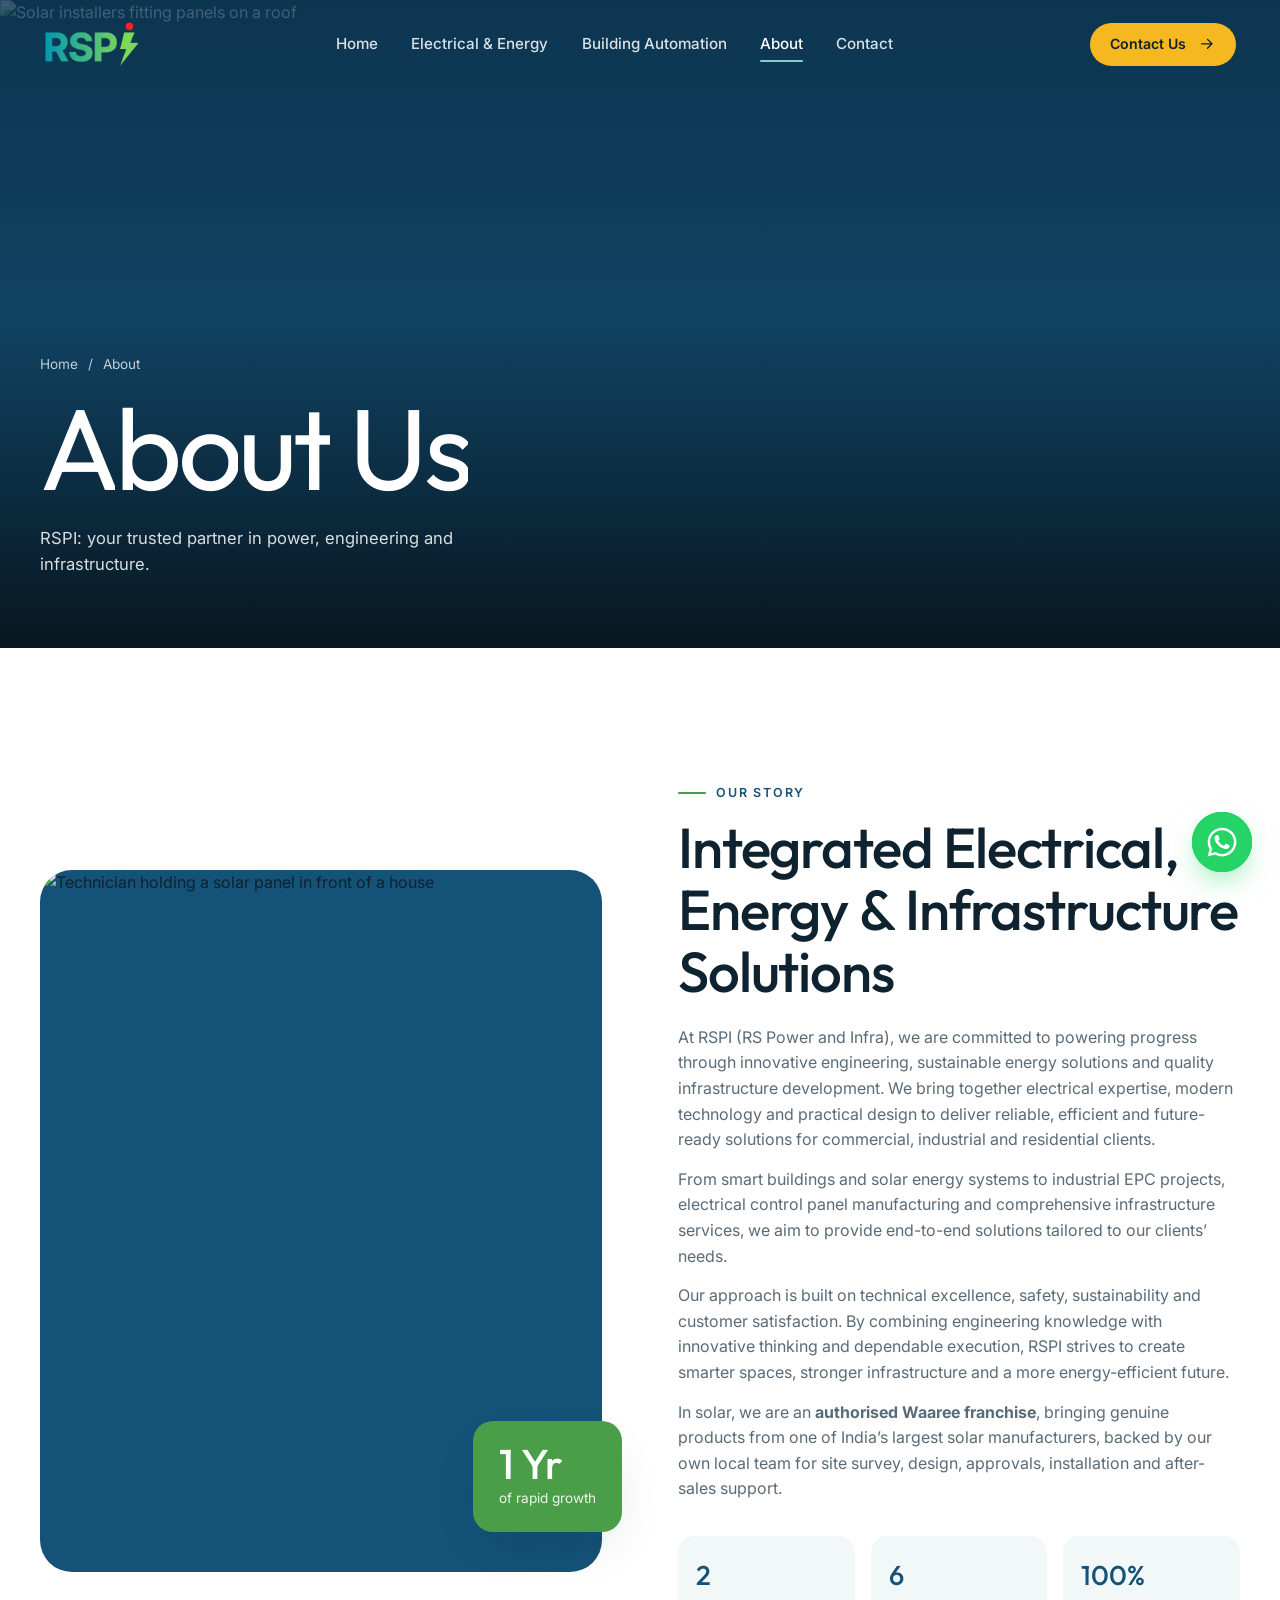
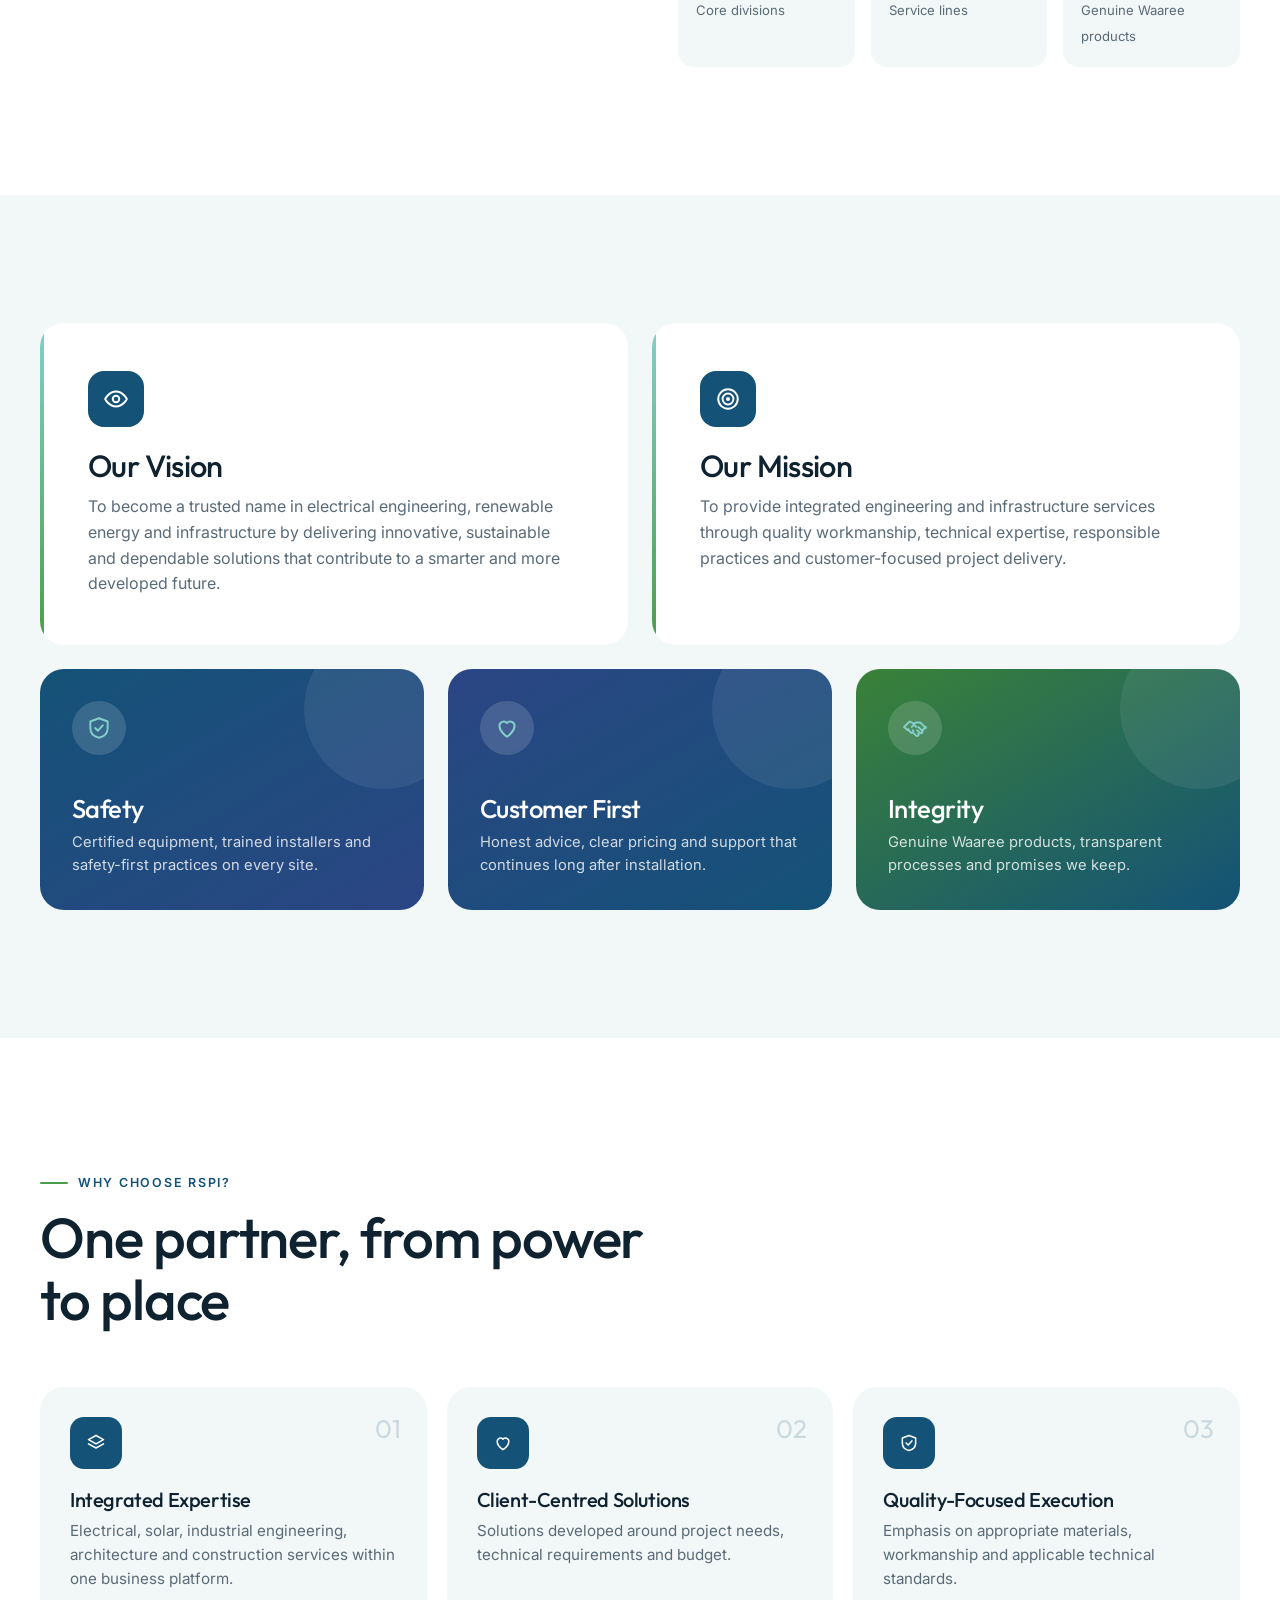
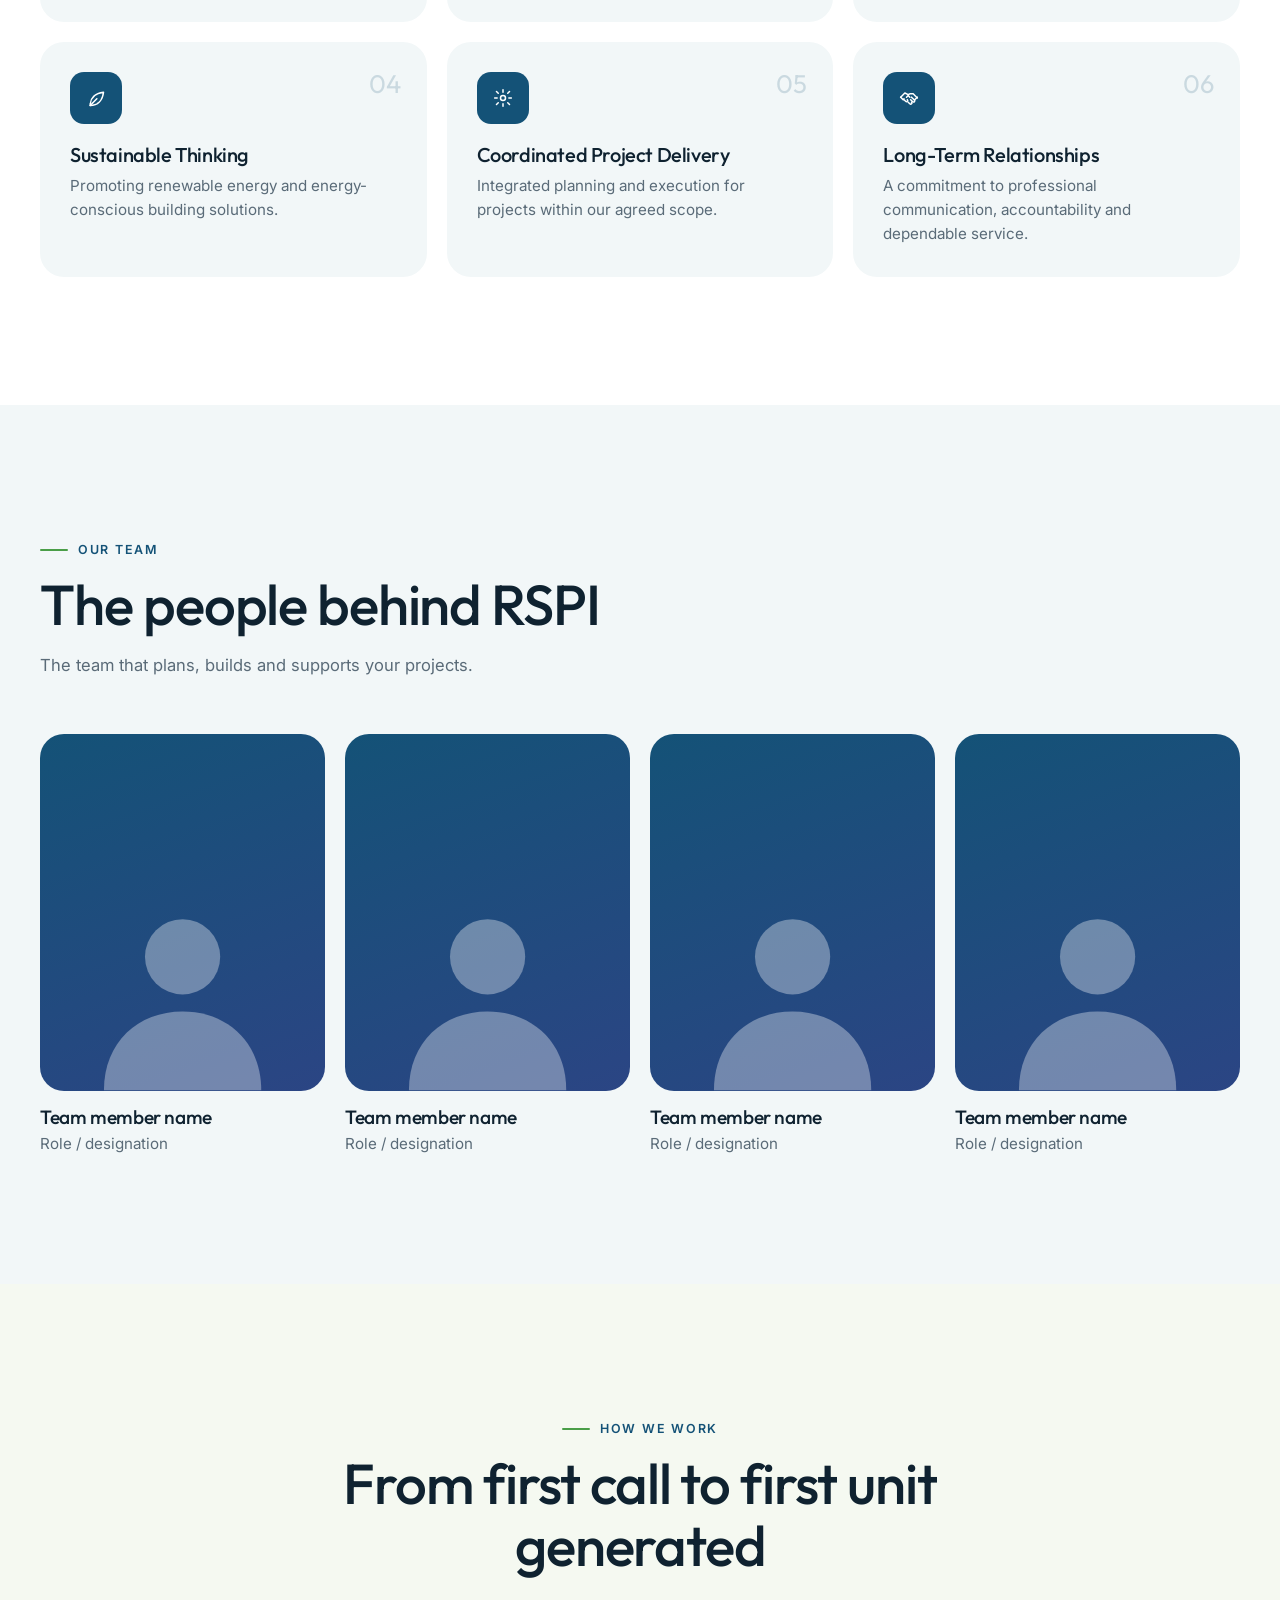
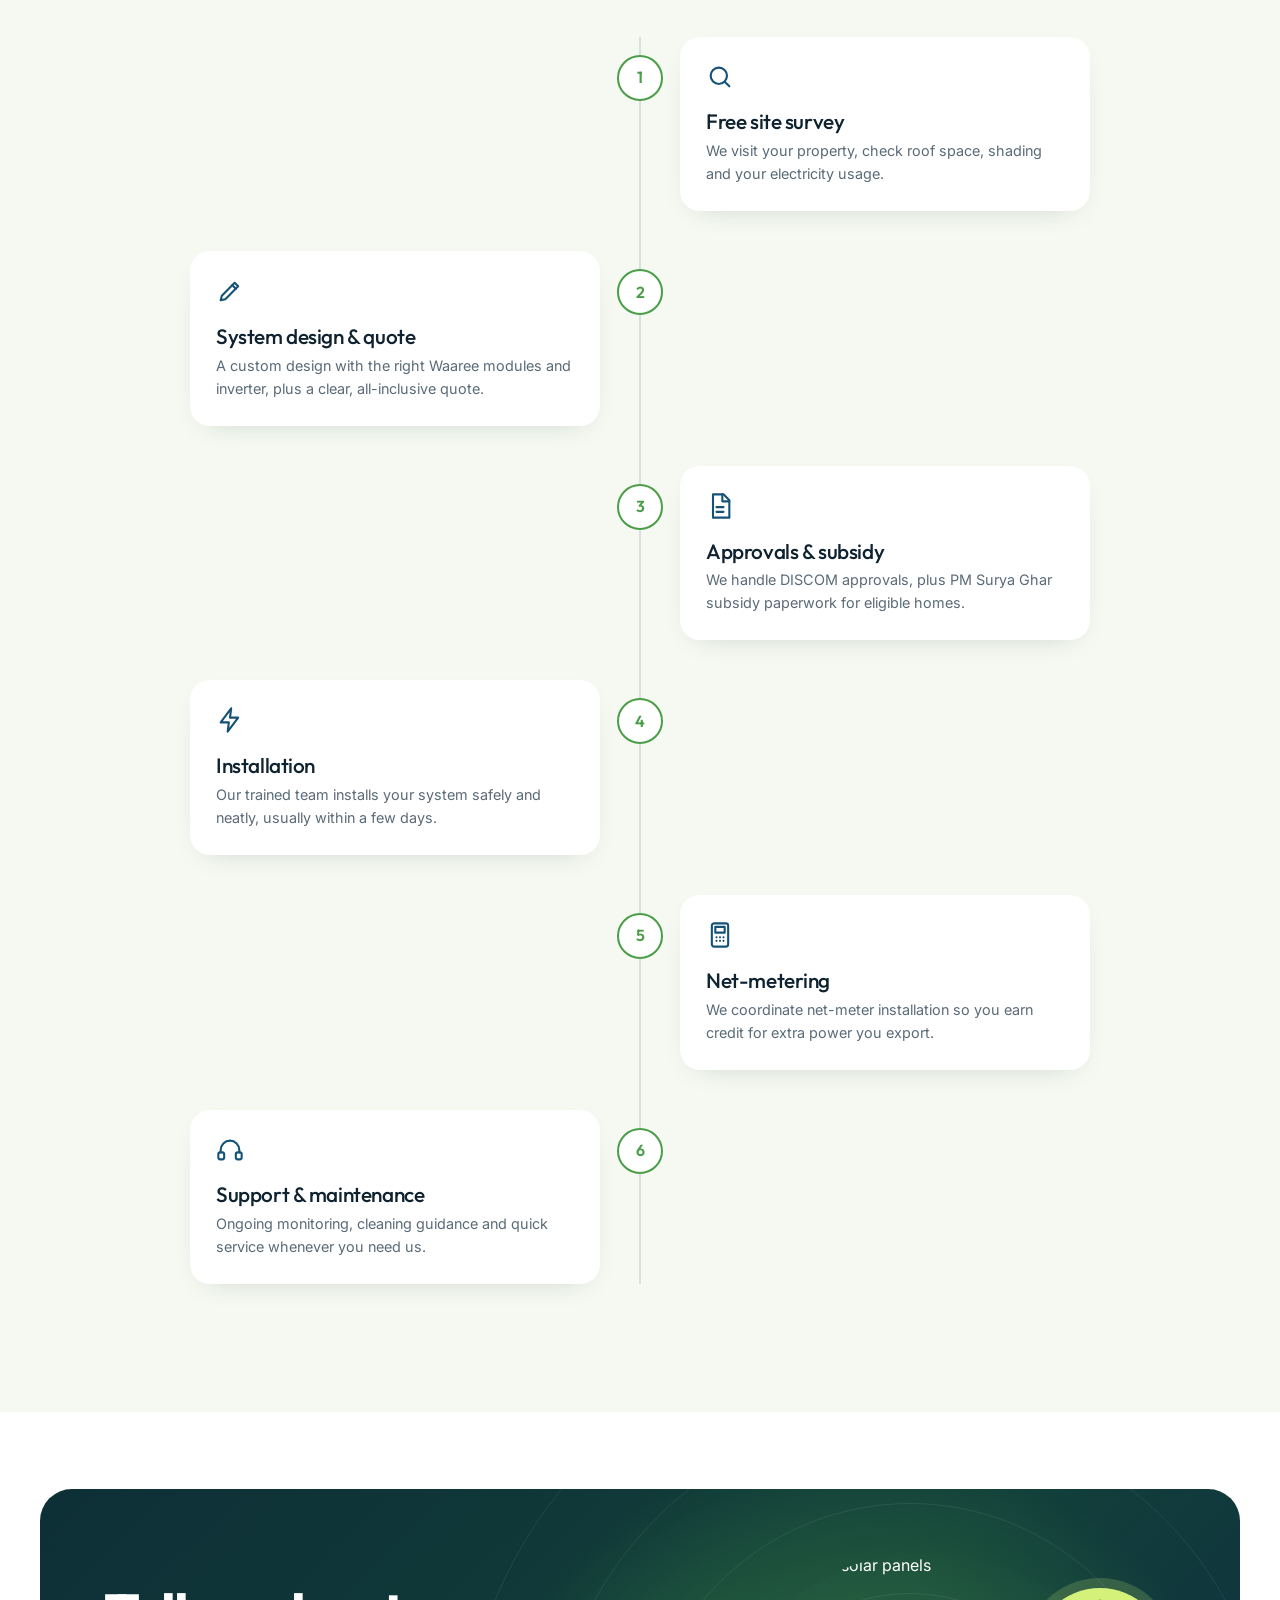
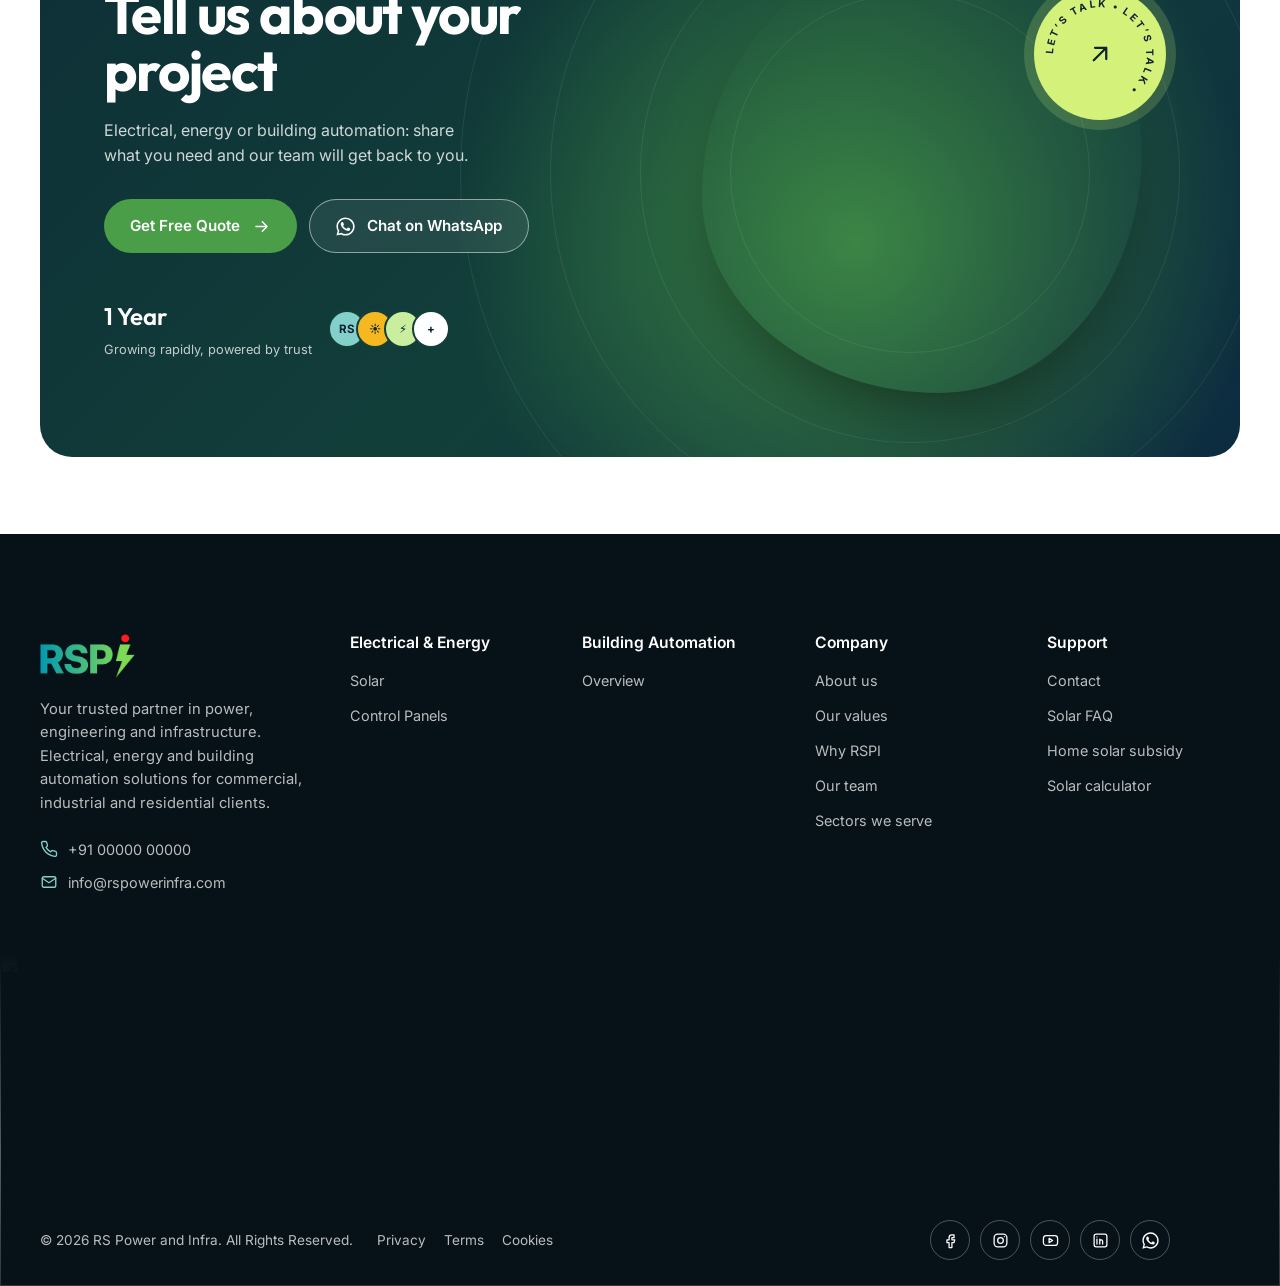
==== commit 063ac229: "About: replace Why Waaree with a Team section; move modules and inverters to the Solar page - About:" ====
--- a/about.html
+++ b/about.html
@@ -13,7 +13,8 @@
   <link rel="preconnect" href="https://fonts.gstatic.com" crossorigin />
   <link href="https://fonts.googleapis.com/css2?family=Inter:wght@400;500;600;700&family=Outfit:wght@300;400;500;600;700&display=swap" rel="stylesheet" />
   <link rel="icon" type="image/png" href="assets/logo/favicon.png" />
-  <link rel="stylesheet" href="css/style.css?v=47" />
+  <link rel="stylesheet" href="css/style.css?v=49" />
+  <script>try{if(sessionStorage.getItem("rs-wipe")==="1")document.documentElement.classList.add("is-arriving")}catch(e){}</script>
 </head>
 <body class="has-topnav">
 
@@ -122,7 +123,6 @@
       </div>
     </section>
 
-    <!-- Why Waaree -->
     <!-- Why choose RSPI -->
     <section class="section why" id="why">
       <div class="container">
@@ -141,77 +141,35 @@
       </div>
     </section>
 
-    <section class="section stats-band" id="waaree">
-      <div class="container">
-        <div class="stats-band__head">
-          <div>
-            <span class="eyebrow eyebrow--light" data-reveal>Why Waaree</span>
-            <h2 class="h-lg" data-split="words">Vertically integrated manufacturing, globally</h2>
-          </div>
-          <p data-reveal>Waaree is one of India's largest solar manufacturers, making everything from cells and modules to inverters and batteries. Choosing an authorised franchise means genuine products and full manufacturer warranty.</p>
-        </div>
-        <div class="mfg-grid" data-stagger>
-          <div class="stat"><div class="stat__num"><span data-count="22.3" data-decimals="1">22.3</span><small>GW</small></div><p class="stat__label">Solar module manufacturing globally</p></div>
-          <div class="stat"><div class="stat__num"><span data-count="20">20</span><small>GWh</small><sup>*</sup></div><p class="stat__label">Battery manufacturing</p></div>
-          <div class="stat"><div class="stat__num"><span data-count="10">10</span><small>GW</small><sup>*</sup></div><p class="stat__label">Ingot – wafer – cell manufacturing</p></div>
-          <div class="stat"><div class="stat__num"><span data-count="6">6</span><small>GW</small><sup>*</sup></div><p class="stat__label">Solar module manufacturing</p></div>
-          <div class="stat"><div class="stat__num"><span data-count="5.4" data-decimals="1">5.4</span><small>GW</small></div><p class="stat__label">Solar cell manufacturing</p></div>
-          <div class="stat"><div class="stat__num"><span data-count="4">4</span><small>GW</small><sup>*</sup></div><p class="stat__label">Inverter manufacturing</p></div>
-          <div class="stat"><div class="stat__num"><span data-count="2.6" data-decimals="1">2.6</span><small>GW</small></div><p class="stat__label">Solar module manufacturing in US</p></div>
-          <div class="stat"><div class="stat__num"><span data-count="1">1</span><small>GW</small><sup>*</sup></div><p class="stat__label">Electrolyser manufacturing facility</p></div>
-        </div>
-        <p class="stats-note">*Expansion plan. Manufacturing figures belong to Waaree Energies Ltd. Source: waaree.com.</p>
-      </div>
-    </section>
-
-    <!-- Module series -->
-    <section class="section">
-      <div class="container">
-        <div class="series__head">
-          <div>
-            <span class="eyebrow" data-reveal>Solar module range</span>
-            <h2 class="h-lg" data-split="words">Technologically advanced modules, made in India</h2>
-          </div>
-          <div class="range-badge" data-reveal>3Wp – 730Wp+</div>
-        </div>
-
-        <!-- Panel graphics are drawn in CSS; swap with real product images later if you like -->
-        <div class="series" data-stagger>
-          <article class="s-card"><div class="s-card__vis"><span class="panel"></span><span class="panel panel--s"></span></div><span class="s-card__name">Plexus Series</span><h3>N-type HJT</h3><p>570 Wp to 730 Wp (G12)</p></article>
-          <article class="s-card"><div class="s-card__vis"><span class="panel"></span><span class="panel panel--s"></span></div><span class="s-card__name">Elite Series</span><h3>N-type</h3><p>555–715 Wp (G12) · 415–615 Wp (M10/M10R)</p></article>
-          <article class="s-card"><div class="s-card__vis"><span class="panel"></span><span class="panel"></span></div><span class="s-card__name">Anhay Series</span><h3>Bifacial P-type PERC</h3><p>400 Wp to 665 Wp</p></article>
-          <article class="s-card"><div class="s-card__vis"><span class="panel"></span></div><span class="s-card__name">Arka Series</span><h3>P-type Mono PERC</h3><p>400 Wp to 665 Wp</p></article>
-          <article class="s-card"><div class="s-card__vis"><span class="panel panel--thin"></span><span class="panel panel--s"></span><span class="panel panel--xs"></span></div><span class="s-card__name">Flexible PV</span><h3>Flexible modules</h3><p>110 Wp to 550 Wp</p></article>
-          <article class="s-card"><div class="s-card__vis"><span class="panel"></span></div><span class="s-card__name">AC Modules</span><h3>Built-in micro-inverter</h3><p>Customisable Wp</p></article>
-          <article class="s-card"><div class="s-card__vis"><span class="panel panel--thin"></span><span class="panel panel--thin"></span></div><span class="s-card__name">Tracker Modules</span><h3>For solar trackers</h3><p>WS-40, WS-60</p></article>
-          <article class="s-card"><div class="s-card__vis"><span class="panel panel--blue panel--s"></span><span class="panel panel--blue panel--xs"></span></div><span class="s-card__name">Arun Series</span><h3>Small modules</h3><p>WS-40 to WS-90</p></article>
-        </div>
-
-        <div class="warranty" data-stagger>
-          <div class="warranty__item"><b>12</b><span>Years product warranty*<small>Minimum 90% output at the end of 12 years</small></span></div>
-          <div class="warranty__item"><b>30</b><span>Years limited power output warranty*<small>Minimum 80% output at the end of 27/30 years</small></span></div>
-        </div>
-      </div>
-    </section>
-
-    <!-- Inverter -->
-    <section class="section" style="background: var(--bg-soft)">
-      <div class="container inverter">
-        <div class="inverter__media" data-reveal>
-          <img src="assets/images/products/waaree-inverter.webp" alt="Waaree on-grid solar inverter" width="550" height="477" loading="lazy" />
-        </div>
-        <div class="inverter__copy">
-          <span class="eyebrow" data-reveal>Solar on-grid inverters · 1 kW – 350 kW</span>
-          <h2 class="h-lg" data-split="words">Smart inverters, built for performance</h2>
-          <p data-reveal>Waaree's next-generation single and three phase on-grid inverters convert DC from your panels into usable AC power with industry-leading efficiency, backed by an 8-year warranty for complete peace of mind.</p>
-          <div class="feat-grid" data-stagger>
-            <div class="feat"><svg class="i"><use href="#i-server"/></svg><span>Domestic data hosting</span></div>
-            <div class="feat"><svg class="i"><use href="#i-monitor"/></svg><span>String-level monitoring &amp; touch LCD</span></div>
-            <div class="feat"><svg class="i"><use href="#i-layers"/></svg><span>Multi-layer safety protection</span></div>
-            <div class="feat"><svg class="i"><use href="#i-split"/></svg><span>Multi MPPT / DC strings</span></div>
-            <div class="feat"><svg class="i"><use href="#i-wifi"/></svg><span>Built-in Wi-Fi &amp; DC switch</span></div>
-            <div class="feat"><svg class="i"><use href="#i-gauge"/></svg><span>Up to 98% efficiency</span></div>
-          </div>
+    <!-- Our team -->
+    <section class="section team" id="team">
+      <div class="container">
+        <div class="team__head">
+          <span class="eyebrow" data-reveal>Our team</span>
+          <h2 class="h-lg" data-split="words">The people behind RSPI</h2>
+          <p class="lead" data-reveal>The team that plans, builds and supports your projects.</p>
+        </div>
+        <div class="team__grid" data-stagger>
+          <article class="team-card">
+            <div class="team-card__photo"><svg viewBox="0 0 120 120" aria-hidden="true" focusable="false"><circle cx="60" cy="42" r="22" fill="currentColor"/><path d="M14 120c0-28 20-46 46-46s46 18 46 46z" fill="currentColor"/></svg></div><!-- replace the silhouette with <img src="assets/team/name.jpg" alt="Full name" loading="lazy" /> -->
+            <h3>Team member name</h3>
+            <p>Role / designation</p>
+          </article>
+          <article class="team-card">
+            <div class="team-card__photo"><svg viewBox="0 0 120 120" aria-hidden="true" focusable="false"><circle cx="60" cy="42" r="22" fill="currentColor"/><path d="M14 120c0-28 20-46 46-46s46 18 46 46z" fill="currentColor"/></svg></div><!-- replace the silhouette with <img src="assets/team/name.jpg" alt="Full name" loading="lazy" /> -->
+            <h3>Team member name</h3>
+            <p>Role / designation</p>
+          </article>
+          <article class="team-card">
+            <div class="team-card__photo"><svg viewBox="0 0 120 120" aria-hidden="true" focusable="false"><circle cx="60" cy="42" r="22" fill="currentColor"/><path d="M14 120c0-28 20-46 46-46s46 18 46 46z" fill="currentColor"/></svg></div><!-- replace the silhouette with <img src="assets/team/name.jpg" alt="Full name" loading="lazy" /> -->
+            <h3>Team member name</h3>
+            <p>Role / designation</p>
+          </article>
+          <article class="team-card">
+            <div class="team-card__photo"><svg viewBox="0 0 120 120" aria-hidden="true" focusable="false"><circle cx="60" cy="42" r="22" fill="currentColor"/><path d="M14 120c0-28 20-46 46-46s46 18 46 46z" fill="currentColor"/></svg></div><!-- replace the silhouette with <img src="assets/team/name.jpg" alt="Full name" loading="lazy" /> -->
+            <h3>Team member name</h3>
+            <p>Role / designation</p>
+          </article>
         </div>
       </div>
     </section>
@@ -281,7 +239,7 @@
       </div>
       <div><h4>Electrical &amp; Energy</h4><ul><li><a href="electrical.html#solar">Solar</a></li><li><a href="electrical.html#control-panels">Control Panels</a></li></ul></div>
       <div><h4>Building Automation</h4><ul><li><a href="building-automation.html">Overview</a></li></ul></div>
-      <div><h4>Company</h4><ul><li><a href="about.html">About us</a></li><li><a href="about.html#values">Our values</a></li><li><a href="about.html#why">Why RSPI</a></li><li><a href="index.html#sectors">Sectors we serve</a></li></ul></div>
+      <div><h4>Company</h4><ul><li><a href="about.html">About us</a></li><li><a href="about.html#values">Our values</a></li><li><a href="about.html#why">Why RSPI</a></li><li><a href="about.html#team">Our team</a></li><li><a href="index.html#sectors">Sectors we serve</a></li></ul></div>
       <div><h4>Support</h4><ul><li><a href="contact.html">Contact</a></li><li><a href="contact.html#faq">Solar FAQ</a></li><li><a href="electrical.html#homeowners">Home solar subsidy</a></li><li><a href="electrical.html#planner">Solar calculator</a></li></ul></div>
     </div>
     <div class="footer__panel">
@@ -309,6 +267,6 @@
   <script src="https://cdnjs.cloudflare.com/ajax/libs/gsap/3.12.5/gsap.min.js"></script>
   <script src="https://cdnjs.cloudflare.com/ajax/libs/gsap/3.12.5/ScrollTrigger.min.js"></script>
   <script src="https://cdn.jsdelivr.net/npm/lenis@1.1.13/dist/lenis.min.js"></script>
-  <script src="js/main.js?v=47"></script>
+  <script src="js/main.js?v=49"></script>
 </body>
 </html>
--- a/css/style.css
+++ b/css/style.css
@@ -160,6 +160,10 @@
   position: fixed; inset: 0; z-index: 190; pointer-events: none;
   background: var(--teal); transform: scaleY(0); transform-origin: bottom;
 }
+/* arriving from another page: the cover is already there on first paint and lifts away, so there is no white flash */
+.is-arriving .loader { display: none; }
+.is-arriving .page-wipe { transform: scaleY(1); transform-origin: top; animation: wipeAway 0.8s 0.1s cubic-bezier(0.76, 0, 0.24, 1) forwards; }
+@keyframes wipeAway { to { transform: scaleY(0); } }
 
 /* ---------- Header ---------- */
 .header {
@@ -1453,3 +1457,22 @@
   .sectors__also a { margin-left: 60px; }
 }
 .intro__head--only { margin-bottom: 0; }
+
+
+/* ---------- Our team (about) ---------- */
+.team { background: var(--bg-soft); }
+.team__head { max-width: 640px; margin-bottom: clamp(32px, 5vw, 56px); }
+.team__head h2 { margin-top: 14px; }
+.team__grid { display: grid; grid-template-columns: repeat(4, 1fr); gap: 20px; }
+.team-card__photo {
+  position: relative; display: grid; place-items: end center; overflow: hidden; aspect-ratio: 4 / 5; border-radius: var(--radius);
+  background: linear-gradient(160deg, var(--teal) 0%, var(--navy) 100%); color: rgba(255, 255, 255, 0.35);
+}
+.team-card__photo svg { width: 72%; height: auto; }
+.team-card__photo img { position: absolute; inset: 0; width: 100%; height: 100%; object-fit: cover; transition: transform 0.9s var(--ease); }
+.team-card:hover .team-card__photo img { transform: scale(1.05); }
+.team-card h3 { margin-top: 16px; font-size: 1.2rem; }
+.team-card p { margin-top: 4px; color: var(--muted); font-size: 0.95rem; }
+@media (max-width: 960px) { .team__grid { grid-template-columns: repeat(2, 1fr); } }
+@media (max-width: 560px) { .team__grid { gap: 14px; } .team-card h3 { font-size: 1.05rem; } .team-card p { font-size: 0.85rem; } }
+.team__head .lead { margin-top: 16px; }
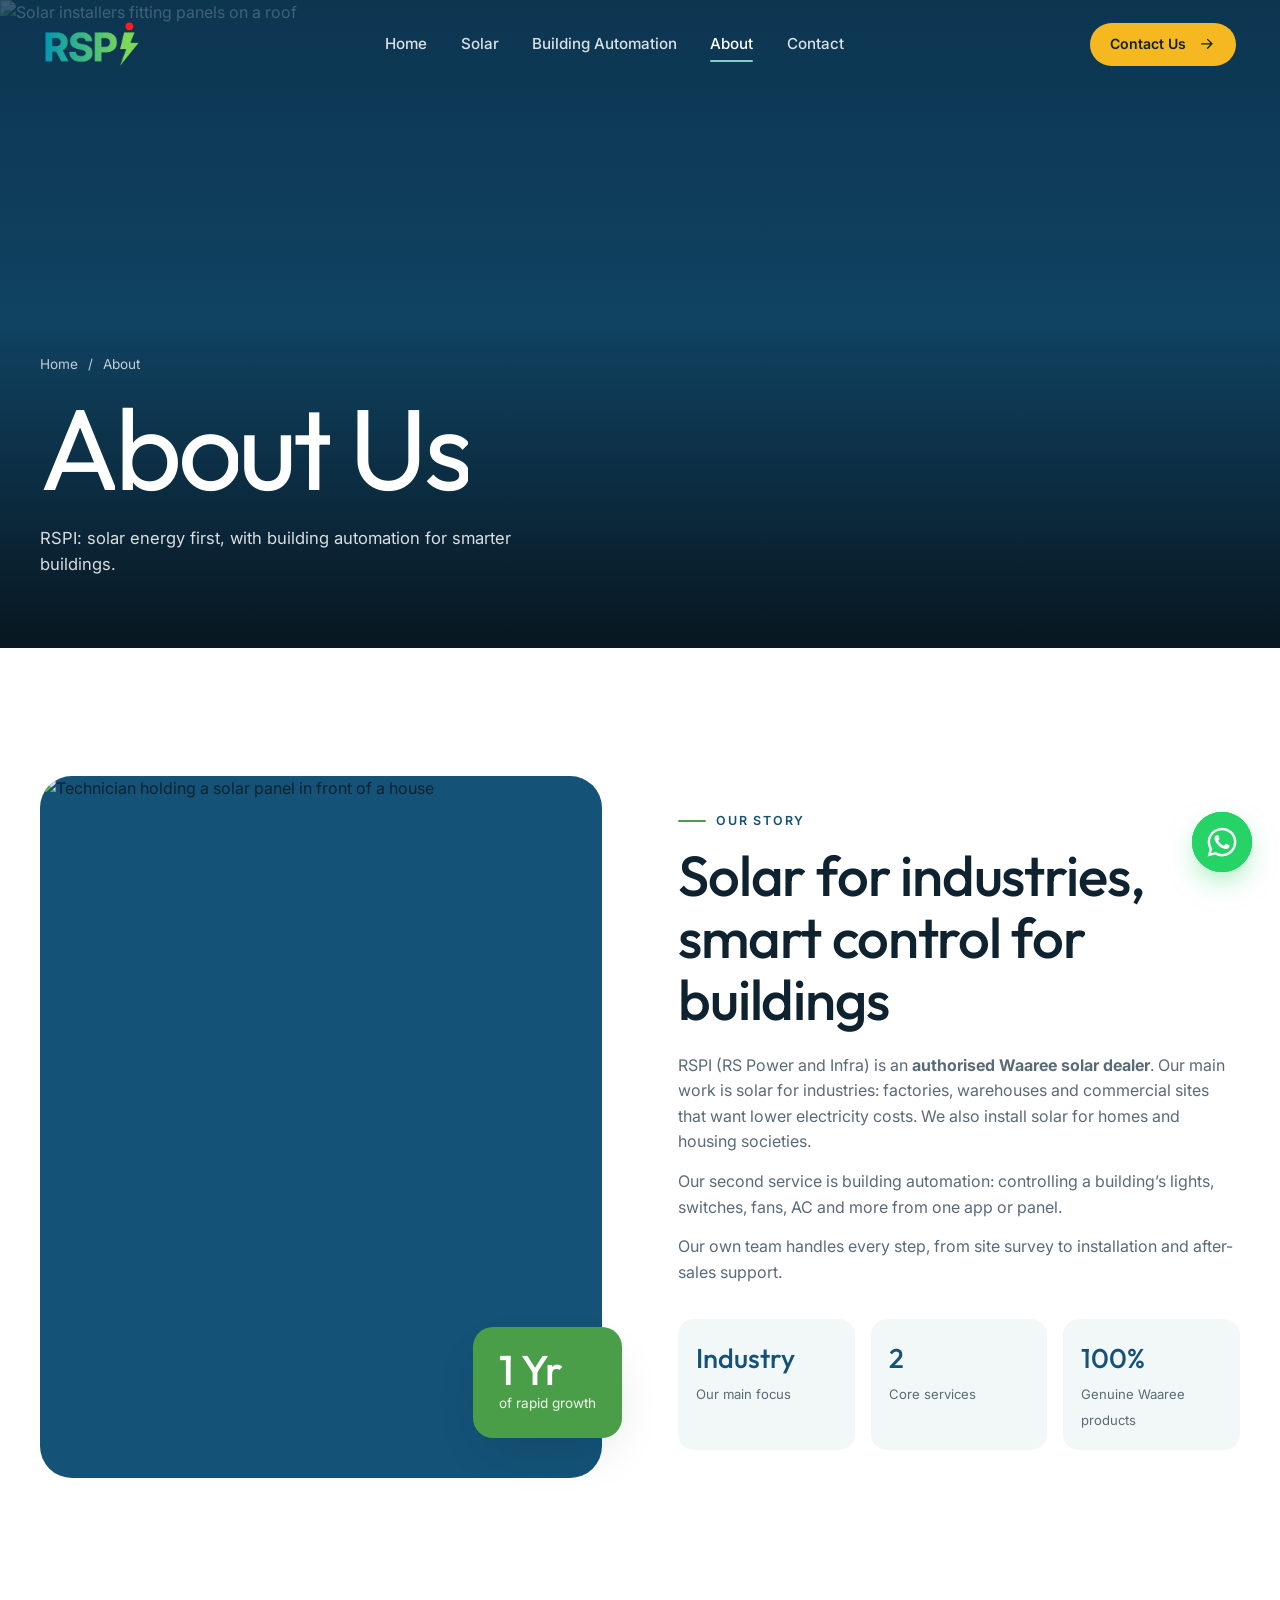
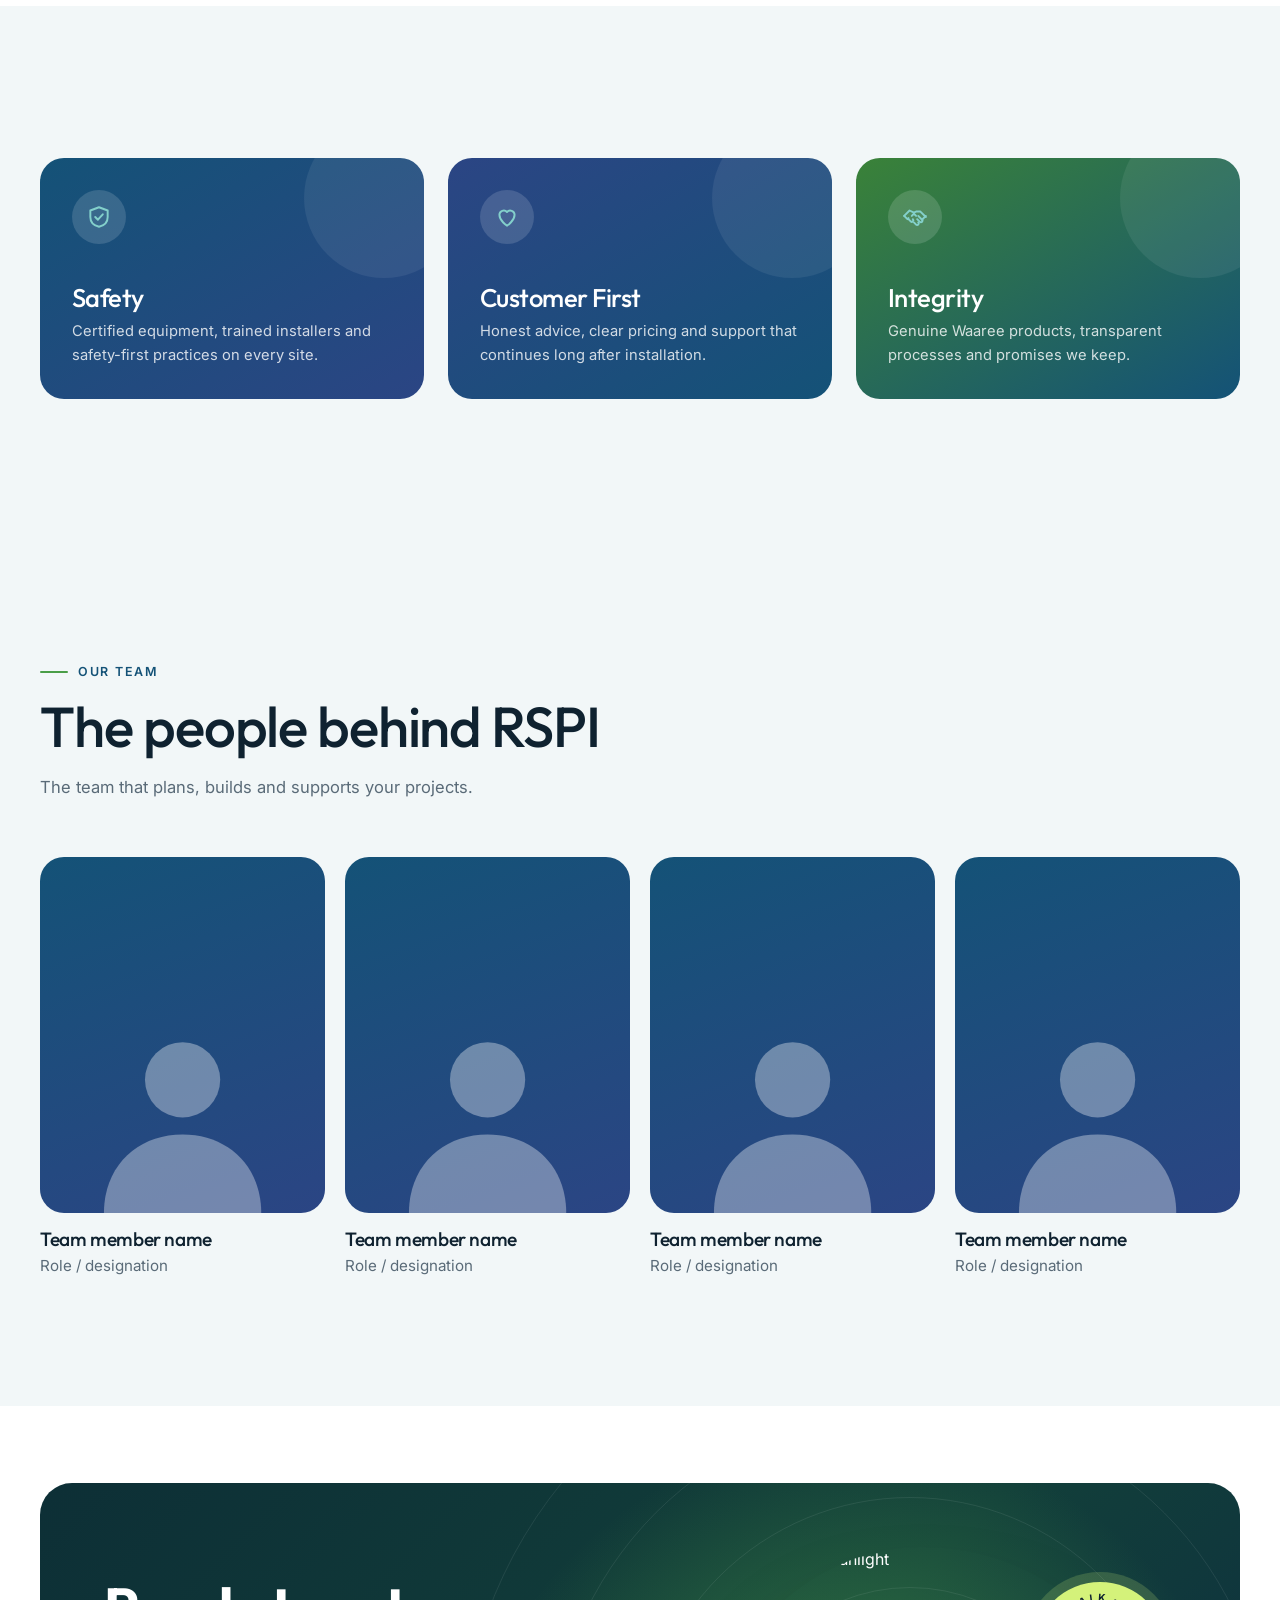
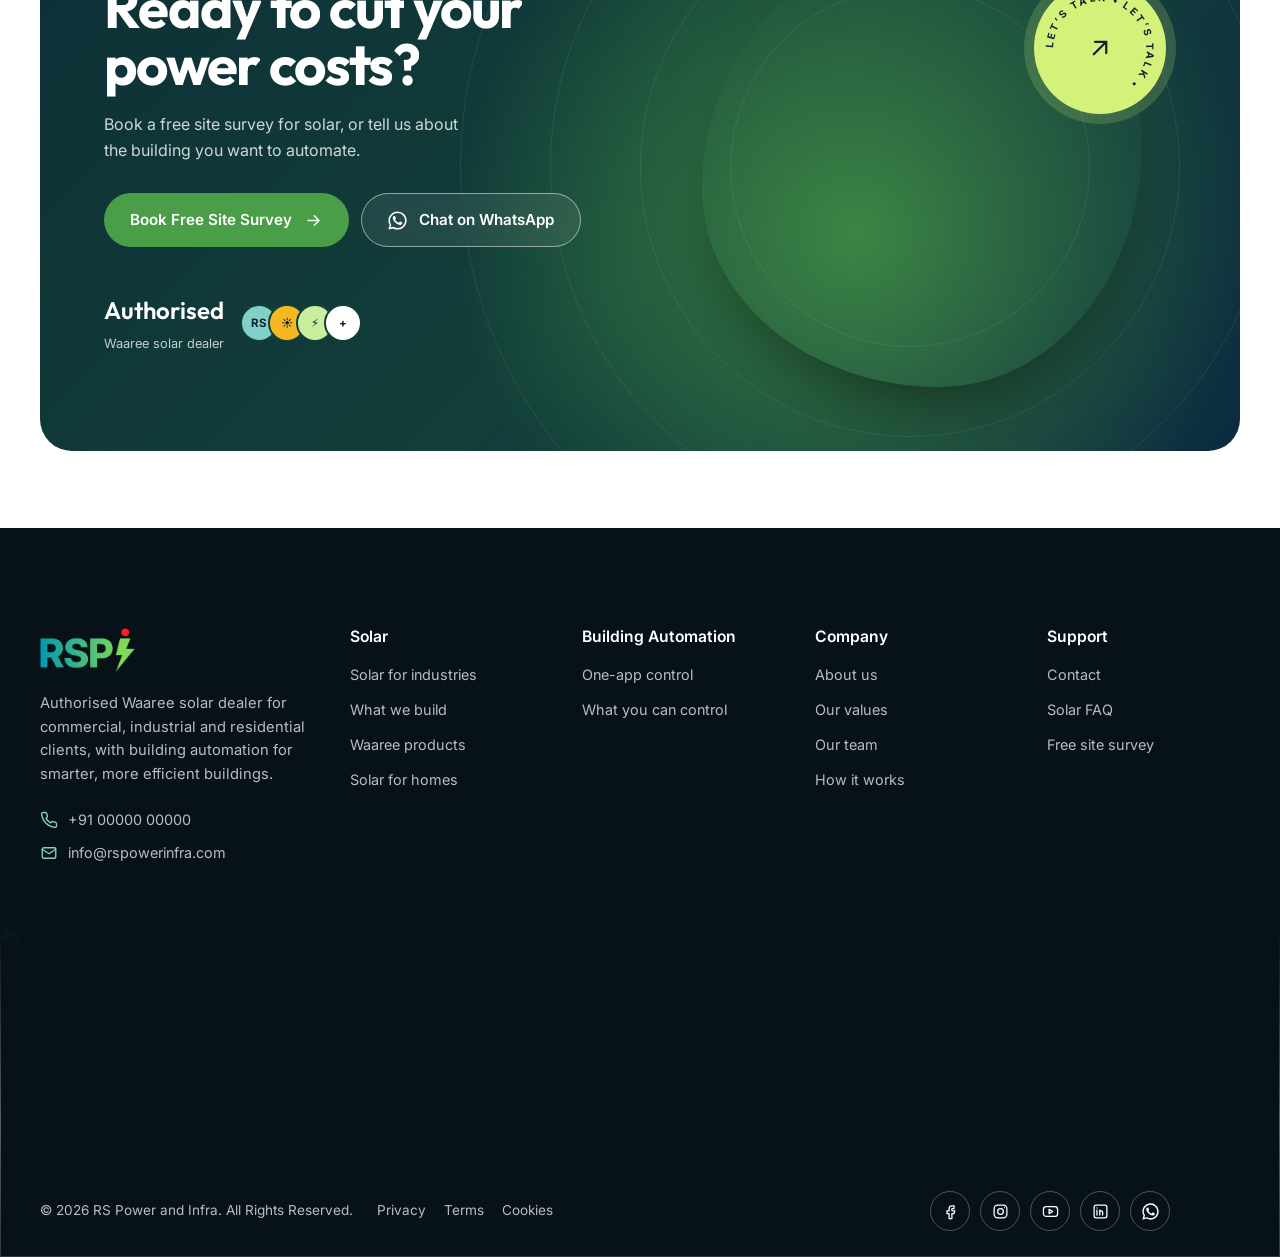
==== commit d57df814: "Refocus site on industrial solar, with building automation second - Solar is the main service (aimed" ====
--- a/about.html
+++ b/about.html
@@ -4,16 +4,16 @@
   <meta charset="UTF-8" />
   <meta name="viewport" content="width=device-width, initial-scale=1" />
   <title>About Us | RSPI</title>
-  <meta name="description" content="About RSPI (RS Power and Infra): electrical, energy and building automation solutions for residential, commercial and industrial clients." />
+  <meta name="description" content="About RSPI (RS Power and Infra): an authorised Waaree solar dealer for commercial, industrial and residential clients, with building automation as our second service." />
   <meta property="og:title" content="About RSPI" />
-  <meta property="og:description" content="Your trusted partner in power, engineering and infrastructure." />
+  <meta property="og:description" content="Solar energy first, smarter buildings next: an authorised Waaree solar dealer, plus building automation." />
   <meta property="og:type" content="website" />
   <meta name="theme-color" content="#145277" />
   <link rel="preconnect" href="https://fonts.googleapis.com" />
   <link rel="preconnect" href="https://fonts.gstatic.com" crossorigin />
   <link href="https://fonts.googleapis.com/css2?family=Inter:wght@400;500;600;700&family=Outfit:wght@300;400;500;600;700&display=swap" rel="stylesheet" />
   <link rel="icon" type="image/png" href="assets/logo/favicon.png" />
-  <link rel="stylesheet" href="css/style.css?v=49" />
+  <link rel="stylesheet" href="css/style.css?v=53" />
   <script>try{if(sessionStorage.getItem("rs-wipe")==="1")document.documentElement.classList.add("is-arriving")}catch(e){}</script>
 </head>
 <body class="has-topnav">
@@ -38,7 +38,7 @@
       </a>
       <nav class="header__nav" aria-label="Main">
         <a href="index.html">Home</a>
-        <a href="electrical.html">Electrical &amp; Energy</a>
+        <a href="solar.html">Solar</a>
         <a href="building-automation.html">Building Automation</a>
         <a href="about.html" aria-current="page">About</a>
         <a href="contact.html">Contact</a>
@@ -58,7 +58,7 @@
       <div class="container">
         <nav class="crumbs" data-hero-fade aria-label="Breadcrumb"><a href="index.html">Home</a><span>/</span><span>About</span></nav>
         <h1 class="page-hero__title" data-split="chars" data-hero-title>About Us</h1>
-        <p class="page-hero__sub" data-hero-fade>RSPI: your trusted partner in power, engineering and infrastructure.</p>
+        <p class="page-hero__sub" data-hero-fade>RSPI: solar energy first, with building automation for smarter buildings.</p>
       </div>
     </section>
 
@@ -73,14 +73,13 @@
         </div>
         <div class="story__copy">
           <span class="eyebrow" data-reveal>Our story</span>
-          <h2 class="h-lg" data-split="words">Integrated Electrical, Energy &amp; Infrastructure Solutions</h2>
-          <p data-reveal>At RSPI (RS Power and Infra), we are committed to powering progress through innovative engineering, sustainable energy solutions and quality infrastructure development. We bring together electrical expertise, modern technology and practical design to deliver reliable, efficient and future-ready solutions for commercial, industrial and residential clients.</p>
-          <p data-reveal>From smart buildings and solar energy systems to industrial EPC projects, electrical control panel manufacturing and comprehensive infrastructure services, we aim to provide end-to-end solutions tailored to our clients’ needs.</p>
-          <p data-reveal>Our approach is built on technical excellence, safety, sustainability and customer satisfaction. By combining engineering knowledge with innovative thinking and dependable execution, RSPI strives to create smarter spaces, stronger infrastructure and a more energy-efficient future.</p>
-          <p data-reveal>In solar, we are an <strong>authorised Waaree franchise</strong>, bringing genuine products from one of India’s largest solar manufacturers, backed by our own local team for site survey, design, approvals, installation and after-sales support.</p>
+          <h2 class="h-lg" data-split="words">Solar for industries, smart control for buildings</h2>
+          <p data-reveal>RSPI (RS Power and Infra) is an <strong>authorised Waaree solar dealer</strong>. Our main work is solar for industries: factories, warehouses and commercial sites that want lower electricity costs. We also install solar for homes and housing societies.</p>
+          <p data-reveal>Our second service is building automation: controlling a building’s lights, switches, fans, AC and more from one app or panel.</p>
+          <p data-reveal>Our own team handles every step, from site survey to installation and after-sales support.</p>
           <div class="mini-stats" data-stagger>
-            <div class="mini-stat"><b>2</b><span>Core divisions</span></div>
-            <div class="mini-stat"><b>6</b><span>Service lines</span></div>
+            <div class="mini-stat"><b>Industry</b><span>Our main focus</span></div>
+            <div class="mini-stat"><b>2</b><span>Core services</span></div>
             <div class="mini-stat"><b>100%</b><span>Genuine Waaree products</span></div>
           </div>
         </div>
@@ -90,19 +89,6 @@
     <!-- Vision / Mission / Values -->
     <section class="section vm" id="values">
       <div class="container">
-        <div class="vm__grid" data-stagger>
-          <article class="vm-card">
-            <div class="vm-card__icon"><svg class="i"><use href="#i-eye"/></svg></div>
-            <h3>Our Vision</h3>
-            <p>To become a trusted name in electrical engineering, renewable energy and infrastructure by delivering innovative, sustainable and dependable solutions that contribute to a smarter and more developed future.</p>
-          </article>
-          <article class="vm-card">
-            <div class="vm-card__icon"><svg class="i"><use href="#i-target"/></svg></div>
-            <h3>Our Mission</h3>
-            <p>To provide integrated engineering and infrastructure services through quality workmanship, technical expertise, responsible practices and customer-focused project delivery.</p>
-          </article>
-        </div>
-
         <div class="values" data-stagger>
           <article class="value" data-tilt>
             <div class="value__icon"><svg class="i"><use href="#i-shield"/></svg></div>
@@ -123,24 +109,6 @@
       </div>
     </section>
 
-    <!-- Why choose RSPI -->
-    <section class="section why" id="why">
-      <div class="container">
-        <div class="why__head">
-          <span class="eyebrow" data-reveal>Why choose RSPI?</span>
-          <h2 class="h-lg" data-split="words">One partner, from power to place</h2>
-        </div>
-        <div class="why__grid" data-stagger>
-          <article class="why-card"><span class="why-card__icon"><svg class="i"><use href="#i-layers"/></svg></span><h3>Integrated Expertise</h3><p>Electrical, solar, industrial engineering, architecture and construction services within one business platform.</p></article>
-          <article class="why-card"><span class="why-card__icon"><svg class="i"><use href="#i-heart"/></svg></span><h3>Client-Centred Solutions</h3><p>Solutions developed around project needs, technical requirements and budget.</p></article>
-          <article class="why-card"><span class="why-card__icon"><svg class="i"><use href="#i-shield"/></svg></span><h3>Quality-Focused Execution</h3><p>Emphasis on appropriate materials, workmanship and applicable technical standards.</p></article>
-          <article class="why-card"><span class="why-card__icon"><svg class="i"><use href="#i-leaf"/></svg></span><h3>Sustainable Thinking</h3><p>Promoting renewable energy and energy-conscious building solutions.</p></article>
-          <article class="why-card"><span class="why-card__icon"><svg class="i"><use href="#i-gear"/></svg></span><h3>Coordinated Project Delivery</h3><p>Integrated planning and execution for projects within our agreed scope.</p></article>
-          <article class="why-card"><span class="why-card__icon"><svg class="i"><use href="#i-handshake"/></svg></span><h3>Long-Term Relationships</h3><p>A commitment to professional communication, accountability and dependable service.</p></article>
-        </div>
-      </div>
-    </section>
-
     <!-- Our team -->
     <section class="section team" id="team">
       <div class="container">
@@ -174,45 +142,26 @@
       </div>
     </section>
 
-    <!-- Process -->
-    <section class="section process" id="process">
-      <div class="container">
-        <div class="process__head">
-          <span class="eyebrow" data-reveal>How we work</span>
-          <h2 class="h-lg" data-split="words">From first call to first unit generated</h2>
-        </div>
-        <div class="timeline">
-          <div class="timeline__line"><span></span></div>
-          <div class="step"><span class="step__dot">1</span><div class="step__card"><svg class="i"><use href="#i-search"/></svg><h3>Free site survey</h3><p>We visit your property, check roof space, shading and your electricity usage.</p></div></div>
-          <div class="step"><span class="step__dot">2</span><div class="step__card"><svg class="i"><use href="#i-pen"/></svg><h3>System design &amp; quote</h3><p>A custom design with the right Waaree modules and inverter, plus a clear, all-inclusive quote.</p></div></div>
-          <div class="step"><span class="step__dot">3</span><div class="step__card"><svg class="i"><use href="#i-doc"/></svg><h3>Approvals &amp; subsidy</h3><p>We handle DISCOM approvals, plus PM Surya Ghar subsidy paperwork for eligible homes.</p></div></div>
-          <div class="step"><span class="step__dot">4</span><div class="step__card"><svg class="i"><use href="#i-bolt"/></svg><h3>Installation</h3><p>Our trained team installs your system safely and neatly, usually within a few days.</p></div></div>
-          <div class="step"><span class="step__dot">5</span><div class="step__card"><svg class="i"><use href="#i-meter"/></svg><h3>Net-metering</h3><p>We coordinate net-meter installation so you earn credit for extra power you export.</p></div></div>
-          <div class="step"><span class="step__dot">6</span><div class="step__card"><svg class="i"><use href="#i-headset"/></svg><h3>Support &amp; maintenance</h3><p>Ongoing monitoring, cleaning guidance and quick service whenever you need us.</p></div></div>
-        </div>
-      </div>
-    </section>
-
     <!-- CTA -->
     <section class="cta-wrap">
       <div class="container">
         <div class="cta" data-reveal>
           <div class="cta__rings" aria-hidden="true"><span></span><span></span><span></span><span></span></div>
           <div class="cta__copy">
-            <h2 data-split="words">Tell us about your project</h2>
-            <p>Electrical, energy or building automation: share what you need and our team will get back to you.</p>
+            <h2 data-split="words">Ready to cut your power costs?</h2>
+            <p>Book a free site survey for solar, or tell us about the building you want to automate.</p>
             <div class="cta__actions">
-              <a href="contact.html" class="btn magnetic">Get Free Quote <svg class="i"><use href="#i-arrow-right"/></svg></a>
+              <a href="contact.html" class="btn magnetic">Book Free Site Survey <svg class="i"><use href="#i-arrow-right"/></svg></a>
               <a href="#" class="btn btn--ghost magnetic" data-whatsapp><svg class="i"><use href="#i-whatsapp"/></svg> Chat on WhatsApp</a>
             </div>
             <div class="cta__proof">
-              <div><b>1 Year</b><small>Growing rapidly, powered by trust</small></div>
+              <div><b>Authorised</b><small>Waaree solar dealer</small></div>
               <div class="avatars" aria-hidden="true"><span>RS</span><span>☀</span><span>⚡</span><span>+</span></div>
             </div>
           </div>
           <div class="cta__visual">
             <div class="cta__img">
-              <img src="https://images.unsplash.com/photo-1655300256335-beef51a914fe?auto=format&fit=crop&w=900&q=80" alt="House roof with solar panels" loading="lazy" />
+              <img src="https://images.unsplash.com/photo-1509391366360-2e959784a276?auto=format&fit=crop&w=900&q=80" alt="Solar panels in sunlight" loading="lazy" />
             </div>
             <a href="contact.html" class="spin-badge" aria-label="Contact us">
               <svg class="ring" viewBox="0 0 120 120" aria-hidden="true">
@@ -231,16 +180,16 @@
     <div class="container footer__grid">
       <div class="footer__brand">
         <a href="index.html" class="logo-slot"><img class="logo-img" src="assets/logo/logo.png" width="1000" height="465" alt="RS Power and Infra" /></a>
-        <p>Your trusted partner in power, engineering and infrastructure. Electrical, energy and building automation solutions for commercial, industrial and residential clients.</p>
+        <p>Authorised Waaree solar dealer for commercial, industrial and residential clients, with building automation for smarter, more efficient buildings.</p>
         <div class="footer__contact">
           <a href="tel:+910000000000"><svg class="i"><use href="#i-phone"/></svg> +91 00000 00000</a>
           <a href="mailto:info@rspowerinfra.com"><svg class="i"><use href="#i-mail"/></svg> info@rspowerinfra.com</a>
         </div>
       </div>
-      <div><h4>Electrical &amp; Energy</h4><ul><li><a href="electrical.html#solar">Solar</a></li><li><a href="electrical.html#control-panels">Control Panels</a></li></ul></div>
-      <div><h4>Building Automation</h4><ul><li><a href="building-automation.html">Overview</a></li></ul></div>
-      <div><h4>Company</h4><ul><li><a href="about.html">About us</a></li><li><a href="about.html#values">Our values</a></li><li><a href="about.html#why">Why RSPI</a></li><li><a href="about.html#team">Our team</a></li><li><a href="index.html#sectors">Sectors we serve</a></li></ul></div>
-      <div><h4>Support</h4><ul><li><a href="contact.html">Contact</a></li><li><a href="contact.html#faq">Solar FAQ</a></li><li><a href="electrical.html#homeowners">Home solar subsidy</a></li><li><a href="electrical.html#planner">Solar calculator</a></li></ul></div>
+      <div><h4>Solar</h4><ul><li><a href="solar.html#solar">Solar for industries</a></li><li><a href="solar.html#services">What we build</a></li><li><a href="solar.html#products">Waaree products</a></li><li><a href="solar.html#homeowners">Solar for homes</a></li></ul></div>
+      <div><h4>Building Automation</h4><ul><li><a href="building-automation.html">One-app control</a></li><li><a href="building-automation.html#control">What you can control</a></li></ul></div>
+      <div><h4>Company</h4><ul><li><a href="about.html">About us</a></li><li><a href="about.html#values">Our values</a></li><li><a href="about.html#team">Our team</a></li><li><a href="index.html#how">How it works</a></li></ul></div>
+      <div><h4>Support</h4><ul><li><a href="contact.html">Contact</a></li><li><a href="contact.html#faq">Solar FAQ</a></li><li><a href="contact.html">Free site survey</a></li></ul></div>
     </div>
     <div class="footer__panel">
       <img src="https://images.unsplash.com/photo-1509391366360-2e959784a276?auto=format&fit=crop&w=2000&q=70" alt="" loading="lazy" />
@@ -267,6 +216,6 @@
   <script src="https://cdnjs.cloudflare.com/ajax/libs/gsap/3.12.5/gsap.min.js"></script>
   <script src="https://cdnjs.cloudflare.com/ajax/libs/gsap/3.12.5/ScrollTrigger.min.js"></script>
   <script src="https://cdn.jsdelivr.net/npm/lenis@1.1.13/dist/lenis.min.js"></script>
-  <script src="js/main.js?v=49"></script>
+  <script src="js/main.js?v=53"></script>
 </body>
 </html>
--- a/css/style.css
+++ b/css/style.css
@@ -1476,3 +1476,164 @@
 @media (max-width: 960px) { .team__grid { grid-template-columns: repeat(2, 1fr); } }
 @media (max-width: 560px) { .team__grid { gap: 14px; } .team-card h3 { font-size: 1.05rem; } .team-card p { font-size: 0.85rem; } }
 .team__head .lead { margin-top: 16px; }
+
+/* =========================================================
+   Minimal redesign (solar for industry first, automation second)
+   ========================================================= */
+.section--tight { padding-block: clamp(56px, 8vw, 110px); }
+.section--soft { background: var(--bg-soft); }
+.center-head { max-width: 720px; margin: 0 auto clamp(32px, 5vw, 52px); text-align: center; }
+.center-head h2 { margin-top: 14px; }
+.center-head p { color: var(--muted); margin-top: 14px; font-size: 1.05rem; }
+.center-head .eyebrow { justify-content: center; }
+
+/* industry chips */
+.chips-row { display: flex; flex-wrap: wrap; justify-content: center; gap: 10px; margin-top: clamp(28px, 4vw, 40px); list-style: none; }
+.chips-row li {
+  display: inline-flex; align-items: center; gap: 8px; padding: 10px 16px; border-radius: 999px;
+  background: #fff; border: 1px solid var(--line); font-size: 0.9rem; font-weight: 500;
+}
+.chips-row .i { width: 18px; height: 18px; color: var(--green); }
+.footnote { margin-top: 18px; text-align: center; font-size: 0.78rem; color: var(--muted); }
+
+/* 4 simple steps */
+.steps4 { list-style: none; display: grid; grid-template-columns: repeat(4, 1fr); gap: 18px; counter-reset: s4; }
+.steps4 li { position: relative; padding: 28px 24px; border-radius: var(--radius); background: #fff; border: 1px solid var(--line); counter-increment: s4; }
+.steps4 li::before {
+  content: counter(s4); display: grid; place-items: center; width: 40px; height: 40px; margin-bottom: 18px;
+  border-radius: 50%; background: var(--green); color: #fff; font-family: var(--font-head); font-weight: 600;
+}
+.steps4 li:not(:last-child)::after { content: ""; position: absolute; top: 48px; left: calc(24px + 48px); right: -18px; height: 2px; background: linear-gradient(90deg, var(--aqua), transparent); }
+.steps4 h3 { font-family: var(--font-body); font-size: 1.08rem; font-weight: 600; letter-spacing: 0; margin-bottom: 6px; }
+.steps4 p { font-size: 0.92rem; color: var(--muted); }
+
+/* compact "also for homes" band */
+.home-band {
+  display: grid; grid-template-columns: auto 1fr auto; gap: 24px; align-items: center;
+  padding: clamp(22px, 3vw, 32px); border-radius: var(--radius-lg); color: #fff;
+  background: linear-gradient(120deg, var(--teal) 0%, var(--teal-deep) 60%, var(--navy) 100%);
+}
+.home-band__icon { display: grid; place-items: center; width: 60px; height: 60px; border-radius: 18px; background: rgba(255, 255, 255, 0.12); color: var(--sun); }
+.home-band__icon .i { width: 28px; height: 28px; }
+.home-band h3 { font-size: clamp(1.3rem, 2.2vw, 1.7rem); margin-bottom: 4px; }
+.home-band p { color: rgba(255, 255, 255, 0.8); font-size: 0.95rem; }
+.home-band p b { color: var(--sun); }
+
+/* building automation: interactive phone demo */
+.ba-split { display: grid; grid-template-columns: 1.05fr 1fr; gap: clamp(32px, 6vw, 90px); align-items: center; }
+.ba-split h2 { margin-block: 14px 16px; }
+.ba-split > div > p { color: var(--muted); }
+.ba-ways { list-style: none; display: grid; gap: 12px; margin-block: 26px 30px; }
+.ba-ways li { display: flex; gap: 14px; align-items: center; padding: 14px 16px; border-radius: 16px; background: var(--bg-soft); }
+.ba-ways .i { width: 24px; height: 24px; color: var(--teal); flex-shrink: 0; }
+.ba-ways b { display: block; font-weight: 600; }
+.ba-ways span { font-size: 0.88rem; color: var(--muted); }
+
+.phone {
+  position: relative; width: min(100%, 360px); margin-inline: auto; padding: 14px; border-radius: 44px;
+  background: #0b1a24; box-shadow: 0 40px 80px -30px rgba(12, 53, 80, 0.55), inset 0 0 0 2px #24404f;
+}
+.phone__screen { border-radius: 32px; overflow: hidden; background: linear-gradient(170deg, #12384f 0%, #0b2433 100%); color: #fff; padding: 22px 18px 20px; }
+.phone__top { display: flex; justify-content: space-between; align-items: center; margin-bottom: 4px; font-size: 0.78rem; color: rgba(255, 255, 255, 0.6); }
+.phone__title { font-family: var(--font-head); font-size: 1.35rem; margin-bottom: 14px; }
+.phone__title small { display: block; font-family: var(--font-body); font-size: 0.78rem; color: var(--aqua); margin-top: 2px; }
+.phone__stats { display: grid; grid-template-columns: 1fr 1fr; gap: 8px; margin-bottom: 14px; }
+.phone__stats div { padding: 10px 12px; border-radius: 14px; background: rgba(255, 255, 255, 0.07); font-size: 0.72rem; color: rgba(255, 255, 255, 0.65); }
+.phone__stats b { display: block; font-family: var(--font-head); font-size: 1.15rem; color: #fff; font-weight: 500; }
+.phone__grid { display: grid; grid-template-columns: 1fr 1fr; gap: 10px; }
+.tile {
+  position: relative; display: grid; gap: 10px; padding: 14px; border-radius: 18px; text-align: left; color: #fff;
+  background: rgba(255, 255, 255, 0.07); border: 1px solid rgba(255, 255, 255, 0.08);
+  transition: background 0.35s, color 0.35s, transform 0.25s, box-shadow 0.35s;
+}
+.tile:hover { transform: translateY(-2px); }
+.tile:active { transform: scale(0.97); }
+.tile .i { width: 24px; height: 24px; color: rgba(255, 255, 255, 0.7); transition: color 0.35s; }
+.tile b { font-size: 0.88rem; font-weight: 600; }
+.tile small { font-size: 0.72rem; color: rgba(255, 255, 255, 0.55); }
+.tile::after {
+  content: ""; position: absolute; top: 14px; right: 14px; width: 30px; height: 18px; border-radius: 99px;
+  background: rgba(255, 255, 255, 0.18); transition: background 0.35s;
+}
+.tile::before {
+  content: ""; position: absolute; top: 17px; right: 26px; z-index: 1; width: 12px; height: 12px; border-radius: 50%;
+  background: #fff; transition: transform 0.35s var(--ease);
+}
+.tile.is-on { background: #fff; color: var(--ink); box-shadow: 0 10px 24px -12px rgba(255, 201, 60, 0.7); }
+.tile.is-on .i { color: var(--green); }
+.tile.is-on small { color: var(--muted); }
+.tile.is-on::after { background: var(--green); }
+.tile.is-on::before { transform: translateX(12px); }
+.phone__scene { display: flex; gap: 8px; margin-top: 12px; }
+.phone__scene button { flex: 1; padding: 11px; border-radius: 14px; font-size: 0.8rem; font-weight: 600; color: #fff; background: rgba(255, 255, 255, 0.1); transition: background 0.3s; }
+.phone__scene button:hover { background: rgba(255, 255, 255, 0.18); }
+.phone__scene button:first-child { background: var(--green); }
+.phone__hint { margin-top: 14px; text-align: center; font-size: 0.82rem; color: var(--muted); }
+
+@media (max-width: 960px) {
+  .steps4 { grid-template-columns: 1fr 1fr; }
+  .steps4 li::after { display: none; }
+  .ba-split { grid-template-columns: 1fr; }
+  .home-band { grid-template-columns: auto 1fr; }
+  .home-band > .btn { grid-column: 1 / -1; justify-self: start; }
+}
+@media (max-width: 560px) {
+  .steps4 { grid-template-columns: 1fr; }
+  .home-band { grid-template-columns: 1fr; text-align: left; }
+  .chips-row li { font-size: 0.82rem; padding: 8px 12px; }
+}
+
+/* ---------- Solar "What we build": bento grid ---------- */
+.build-bento {
+  display: grid; gap: 16px;
+  grid-template-columns: repeat(4, 1fr);
+  grid-template-rows: repeat(2, minmax(250px, 1fr));
+  grid-template-areas: "f f w w" "f f a b";
+}
+.build-bento > :nth-child(1) { grid-area: f; }
+.build-bento > :nth-child(2) { grid-area: w; }
+.build-bento > :nth-child(3) { grid-area: a; }
+.build-bento > :nth-child(4) { grid-area: b; }
+.build-card {
+  position: relative; display: flex; flex-direction: column; justify-content: flex-end; overflow: hidden;
+  min-height: 250px; border-radius: 24px; color: #fff; isolation: isolate; background: var(--teal-deep);
+  transition: transform 0.6s var(--ease), box-shadow 0.6s var(--ease);
+}
+.build-card img { position: absolute; inset: 0; z-index: -2; width: 100%; height: 100%; object-fit: cover; transition: transform 1.2s var(--ease); }
+.build-card::after { content: ""; position: absolute; inset: 0; z-index: -1; background: linear-gradient(180deg, rgba(7, 17, 24, 0.05) 25%, rgba(7, 17, 24, 0.82) 100%); }
+.build-card:hover { transform: translateY(-6px); box-shadow: 0 30px 60px -28px rgba(12, 53, 80, 0.6); }
+.build-card:hover img { transform: scale(1.07); }
+.build-card__chip {
+  position: absolute; top: 16px; left: 16px; display: inline-flex; align-items: center; gap: 8px;
+  padding: 8px 12px; border-radius: 999px; font-size: 0.8rem; font-weight: 600;
+  background: rgba(255, 255, 255, 0.16); border: 1px solid rgba(255, 255, 255, 0.25);
+  -webkit-backdrop-filter: blur(10px); backdrop-filter: blur(10px);
+}
+.build-card__chip .i { width: 18px; height: 18px; color: var(--sun); }
+.build-card__body { padding: 22px 24px; }
+.build-card__num { font-family: var(--font-head); font-size: 0.85rem; color: var(--aqua); }
+.build-card h3 { font-size: 1.35rem; margin-block: 4px 6px; }
+.build-card p { font-size: 0.9rem; color: rgba(255, 255, 255, 0.82); max-width: 40ch; }
+.build-card--feature .build-card__body { padding: 30px 32px; }
+.build-card--feature h3 { font-size: clamp(1.8rem, 3vw, 2.5rem); }
+.build-card--feature p { font-size: 1rem; }
+.build-card__tags { list-style: none; display: flex; flex-wrap: wrap; gap: 8px; margin-top: 16px; }
+.build-card__tags li { padding: 6px 12px; border-radius: 999px; font-size: 0.78rem; background: rgba(255, 255, 255, 0.14); border: 1px solid rgba(255, 255, 255, 0.2); }
+.build-card__go {
+  position: absolute; top: 16px; right: 16px; display: grid; place-items: center; width: 42px; height: 42px; border-radius: 50%;
+  background: #fff; color: var(--teal); transition: background 0.4s, color 0.4s, transform 0.5s var(--ease);
+}
+.build-card:hover .build-card__go { background: var(--green); color: #fff; transform: rotate(45deg); }
+
+@media (max-width: 960px) {
+  .build-bento { grid-template-columns: 1fr 1fr; grid-template-rows: none; grid-template-areas: "f f" "w w" "a b"; }
+  .build-card--feature { min-height: 380px; }
+}
+@media (max-width: 560px) {
+  .build-bento { grid-template-columns: 1fr; grid-template-areas: none; gap: 12px; }
+  .build-bento > * { grid-area: auto !important; }
+  .build-card { min-height: 210px; }
+  .build-card--feature { min-height: 320px; }
+  .build-card__body, .build-card--feature .build-card__body { padding: 20px; }
+}
+.build-card--wide img { object-position: center 80%; }
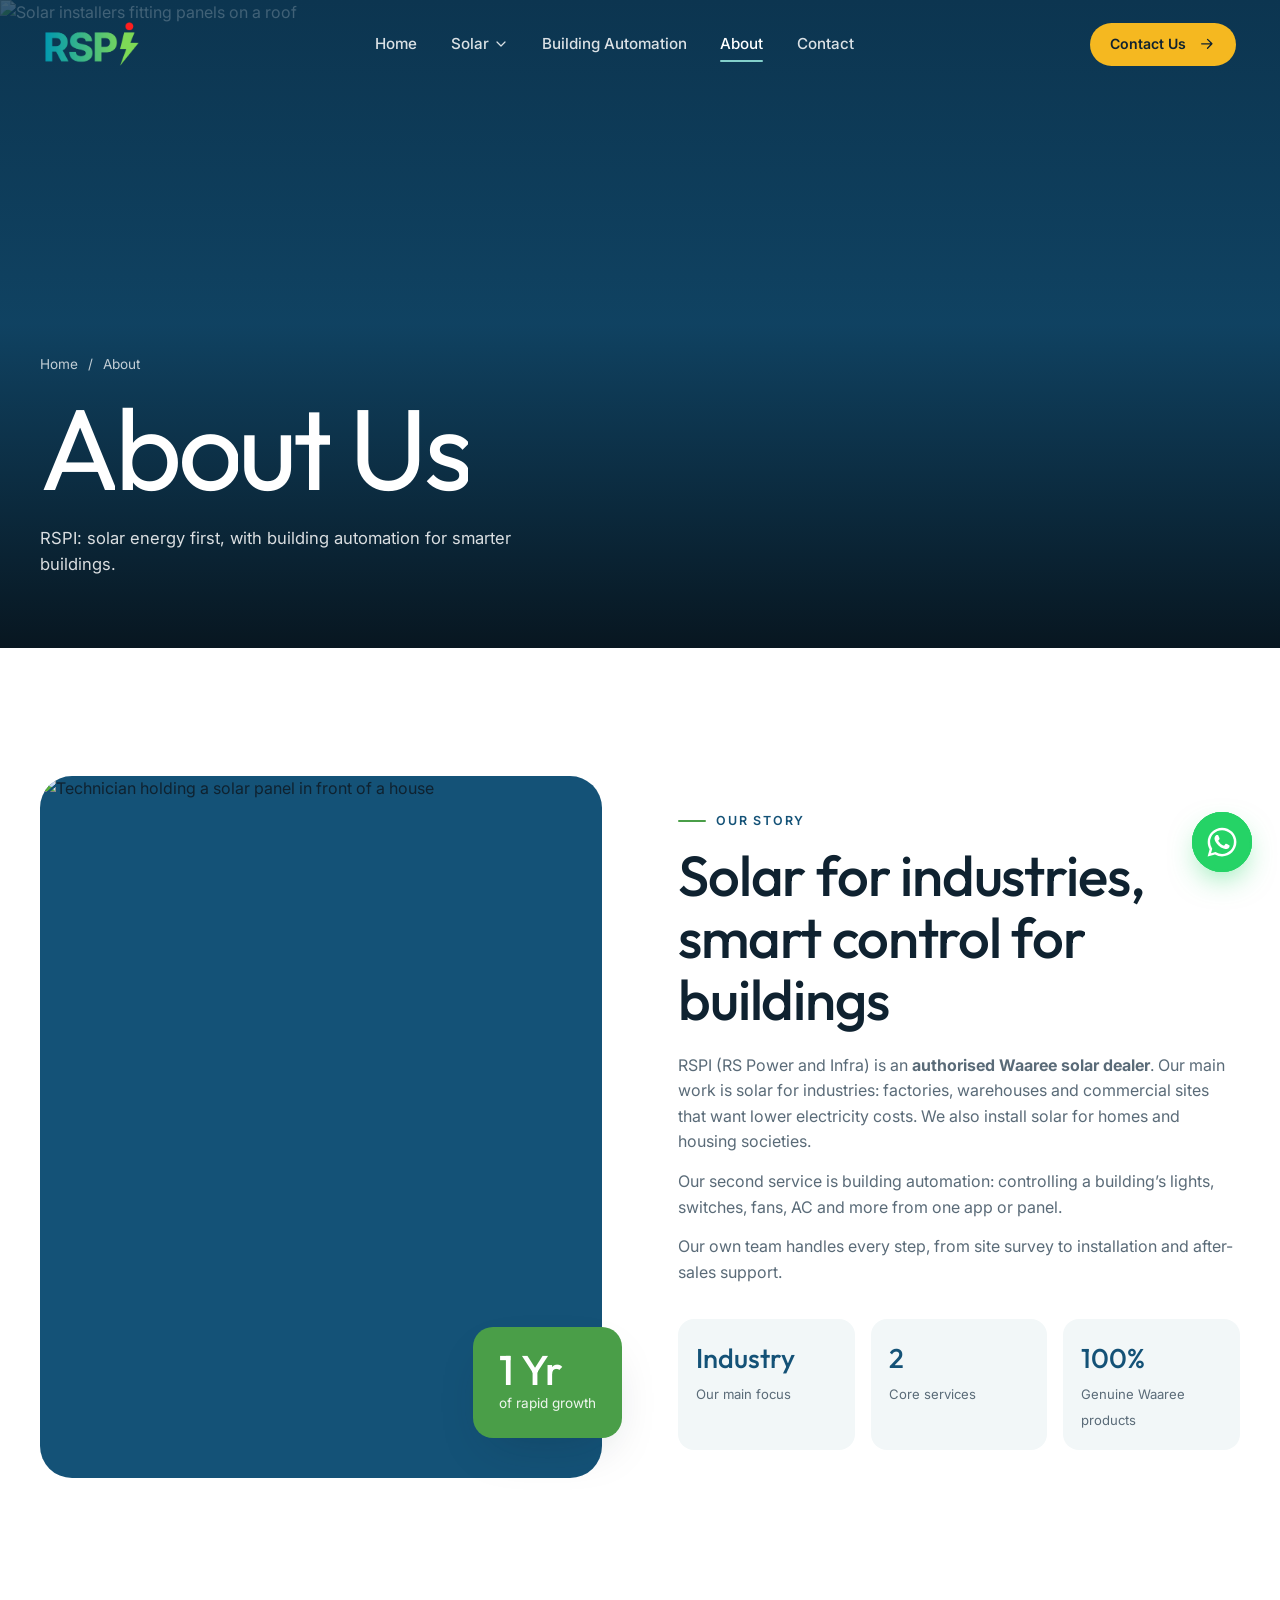
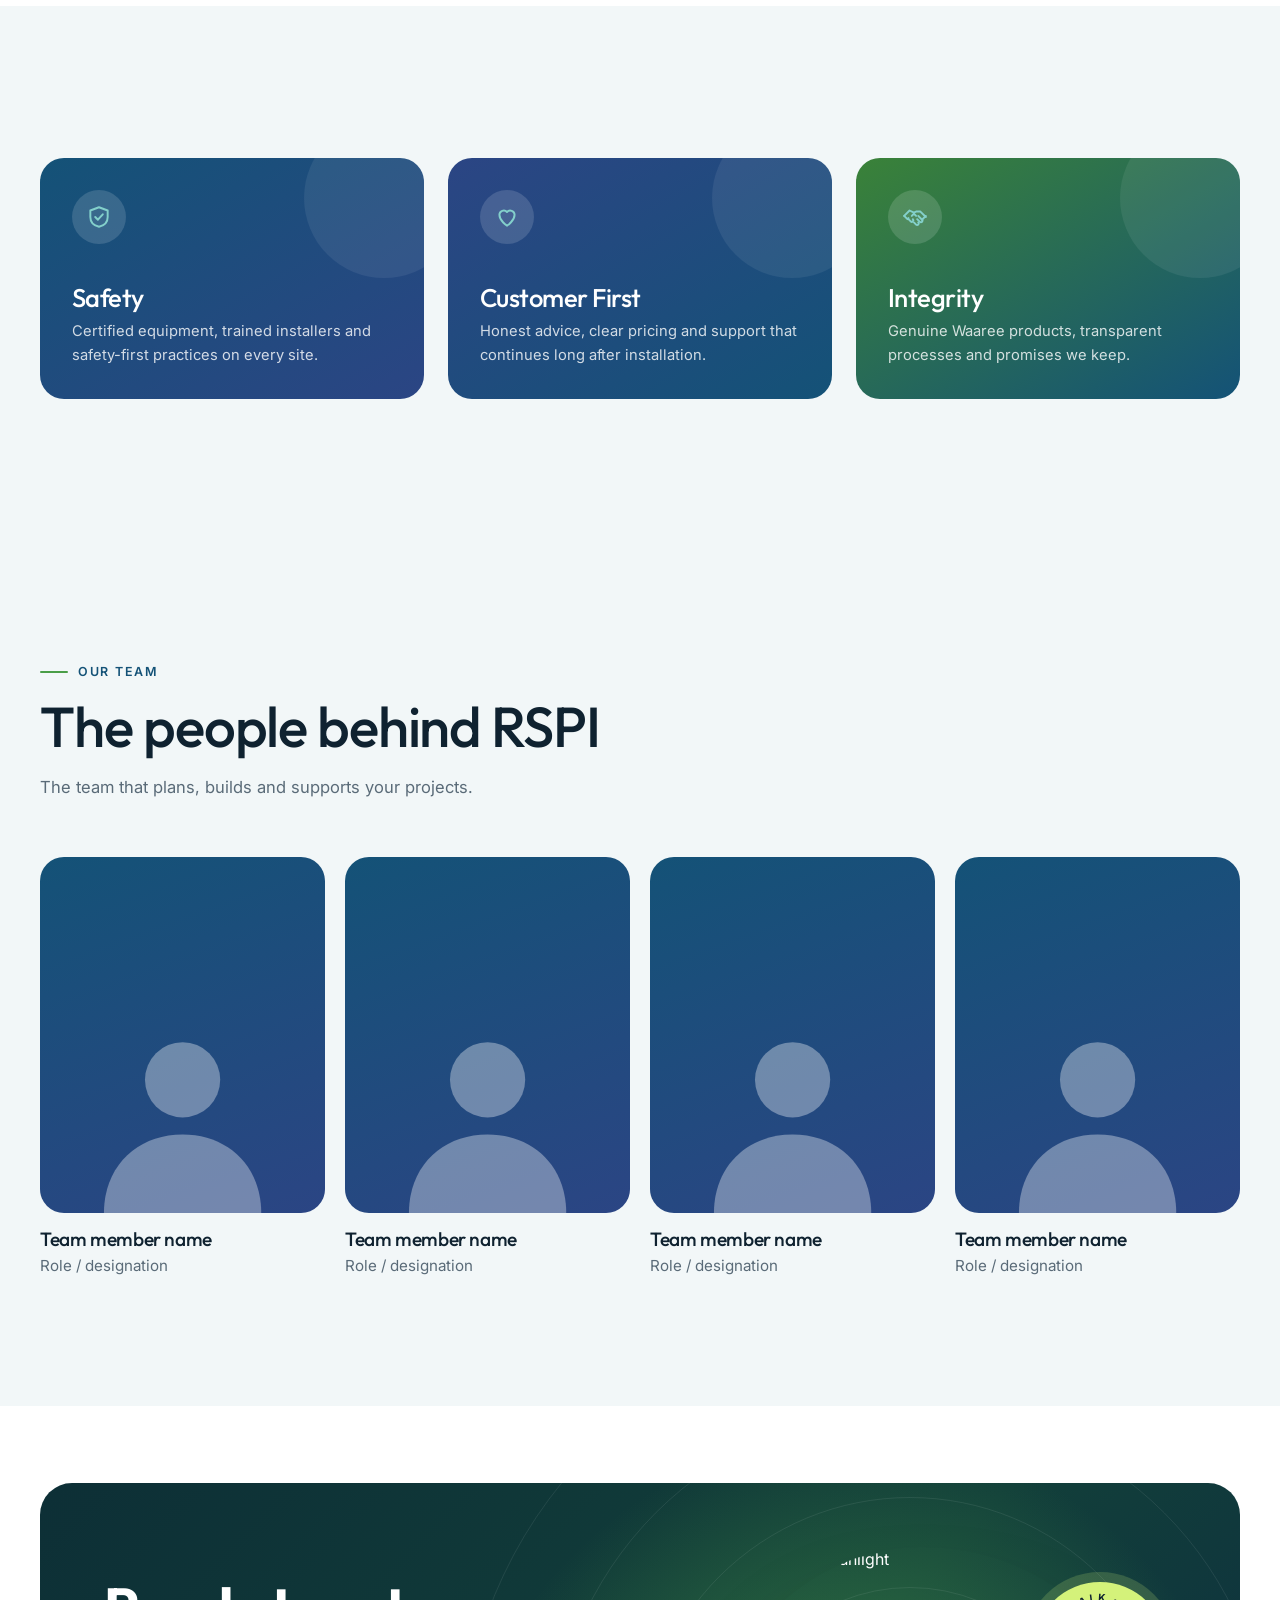
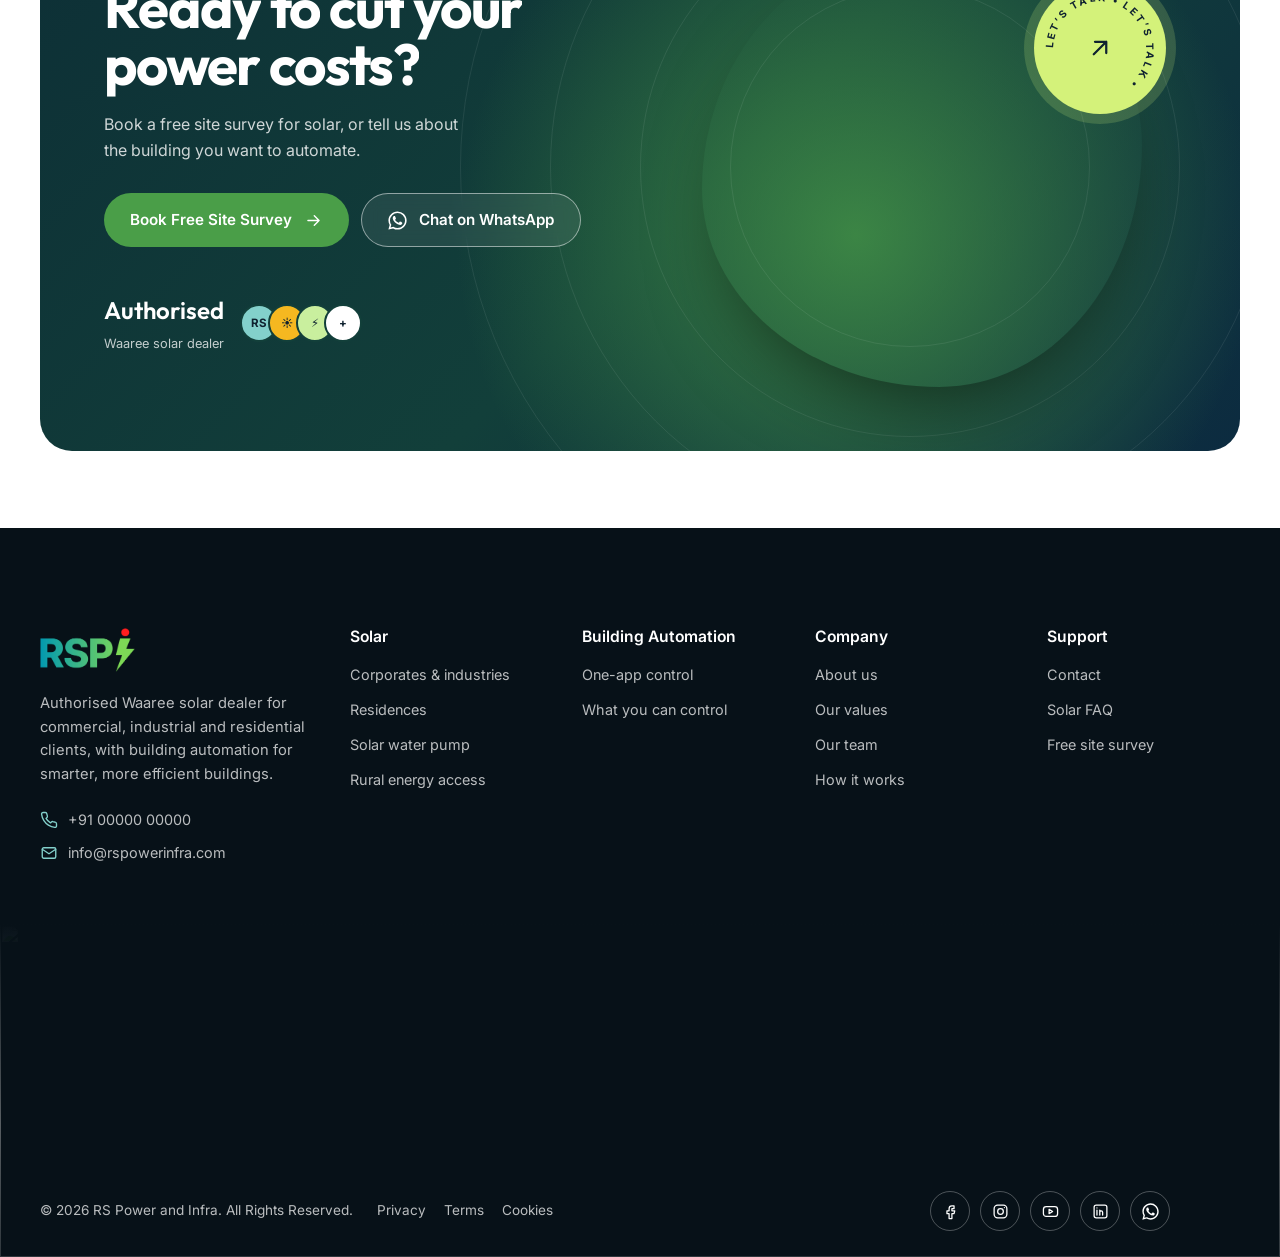
==== commit 94d64481: "Add Solar dropdown with four solar pages - Header "Solar" dropdown on every page: Residences, Corpor" ====
--- a/about.html
+++ b/about.html
@@ -13,7 +13,7 @@
   <link rel="preconnect" href="https://fonts.gstatic.com" crossorigin />
   <link href="https://fonts.googleapis.com/css2?family=Inter:wght@400;500;600;700&family=Outfit:wght@300;400;500;600;700&display=swap" rel="stylesheet" />
   <link rel="icon" type="image/png" href="assets/logo/favicon.png" />
-  <link rel="stylesheet" href="css/style.css?v=53" />
+  <link rel="stylesheet" href="css/style.css?v=55" />
   <script>try{if(sessionStorage.getItem("rs-wipe")==="1")document.documentElement.classList.add("is-arriving")}catch(e){}</script>
 </head>
 <body class="has-topnav">
@@ -38,7 +38,15 @@
       </a>
       <nav class="header__nav" aria-label="Main">
         <a href="index.html">Home</a>
-        <a href="solar.html">Solar</a>
+        <div class="nav-drop">
+          <a href="solar.html" class="nav-drop__toggle" aria-haspopup="true" aria-expanded="false">Solar <svg class="i"><use href="#i-chevron-down"/></svg></a>
+          <div class="nav-drop__menu" aria-label="Solar solutions">
+          <a href="solar-residential.html"><span class="nav-drop__icon"><svg class="i"><use href="#i-home"/></svg></span><span><b>Solar Rooftop for Residences</b><small>Homes &amp; housing societies</small></span></a>
+          <a href="solar.html"><span class="nav-drop__icon"><svg class="i"><use href="#i-factory"/></svg></span><span><b>Solar Rooftop for Corporates &amp; Industries</b><small>Factories, warehouses &amp; offices</small></span></a>
+          <a href="solar-water-pump.html"><span class="nav-drop__icon"><svg class="i"><use href="#i-droplet"/></svg></span><span><b>Solar Water Pump</b><small>Irrigation &amp; water supply</small></span></a>
+          <a href="solar-rural.html"><span class="nav-drop__icon"><svg class="i"><use href="#i-lamp"/></svg></span><span><b>Solar for Rural Energy Access</b><small>Villages, farms &amp; remote sites</small></span></a>
+          </div>
+        </div>
         <a href="building-automation.html">Building Automation</a>
         <a href="about.html" aria-current="page">About</a>
         <a href="contact.html">Contact</a>
@@ -186,7 +194,7 @@
           <a href="mailto:info@rspowerinfra.com"><svg class="i"><use href="#i-mail"/></svg> info@rspowerinfra.com</a>
         </div>
       </div>
-      <div><h4>Solar</h4><ul><li><a href="solar.html#solar">Solar for industries</a></li><li><a href="solar.html#services">What we build</a></li><li><a href="solar.html#products">Waaree products</a></li><li><a href="solar.html#homeowners">Solar for homes</a></li></ul></div>
+      <div><h4>Solar</h4><ul><li><a href="solar.html">Corporates &amp; industries</a></li><li><a href="solar-residential.html">Residences</a></li><li><a href="solar-water-pump.html">Solar water pump</a></li><li><a href="solar-rural.html">Rural energy access</a></li></ul></div>
       <div><h4>Building Automation</h4><ul><li><a href="building-automation.html">One-app control</a></li><li><a href="building-automation.html#control">What you can control</a></li></ul></div>
       <div><h4>Company</h4><ul><li><a href="about.html">About us</a></li><li><a href="about.html#values">Our values</a></li><li><a href="about.html#team">Our team</a></li><li><a href="index.html#how">How it works</a></li></ul></div>
       <div><h4>Support</h4><ul><li><a href="contact.html">Contact</a></li><li><a href="contact.html#faq">Solar FAQ</a></li><li><a href="contact.html">Free site survey</a></li></ul></div>
@@ -216,6 +224,6 @@
   <script src="https://cdnjs.cloudflare.com/ajax/libs/gsap/3.12.5/gsap.min.js"></script>
   <script src="https://cdnjs.cloudflare.com/ajax/libs/gsap/3.12.5/ScrollTrigger.min.js"></script>
   <script src="https://cdn.jsdelivr.net/npm/lenis@1.1.13/dist/lenis.min.js"></script>
-  <script src="js/main.js?v=53"></script>
+  <script src="js/main.js?v=55"></script>
 </body>
 </html>
--- a/css/style.css
+++ b/css/style.css
@@ -1637,3 +1637,66 @@
   .build-card__body, .build-card--feature .build-card__body { padding: 20px; }
 }
 .build-card--wide img { object-position: center 80%; }
+
+/* ---------- Header dropdown: Solar sub-pages ---------- */
+.header__inner { position: relative; }
+.nav-drop { position: relative; }
+.header__nav .nav-drop__toggle { display: inline-flex; align-items: center; gap: 4px; }
+.nav-drop__toggle .i { width: 16px; height: 16px; transition: transform 0.35s var(--ease); }
+.nav-drop:hover .nav-drop__toggle .i, .nav-drop.is-open .nav-drop__toggle .i { transform: rotate(180deg); }
+.nav-drop__toggle.is-current { color: #fff; }
+.nav-drop__toggle.is-current::after { transform: scaleX(1); }
+.nav-drop__menu {
+  position: absolute; top: calc(100% + 16px); left: 50%; z-index: 20; width: 340px;
+  display: grid; gap: 4px; padding: 10px; border-radius: 20px; background: #fff;
+  box-shadow: 0 30px 60px -20px rgba(7, 17, 24, 0.45), 0 0 0 1px rgba(15, 34, 48, 0.06);
+  opacity: 0; visibility: hidden; transform: translate(-50%, 10px);
+  transition: opacity 0.3s var(--ease), transform 0.35s var(--ease), visibility 0s linear 0.35s;
+}
+/* invisible bridge so the menu stays open while the mouse moves down to it */
+.nav-drop__menu::before { content: ""; position: absolute; left: 0; right: 0; top: -18px; height: 18px; }
+.nav-drop:hover .nav-drop__menu, .nav-drop:focus-within .nav-drop__menu, .nav-drop.is-open .nav-drop__menu {
+  opacity: 1; visibility: visible; transform: translate(-50%, 0); transition-delay: 0s;
+}
+.header__nav .nav-drop__menu a {
+  display: flex; align-items: center; gap: 12px; padding: 10px 12px; border-radius: 14px;
+  color: var(--ink); white-space: normal; font-size: 0.92rem; transition: background 0.25s;
+}
+.header__nav .nav-drop__menu a::after { display: none; }
+.header__nav .nav-drop__menu a:hover, .header__nav .nav-drop__menu a[aria-current="page"] { background: var(--bg-soft); color: var(--ink); }
+.nav-drop__menu .nav-drop__icon { display: grid; place-items: center; flex-shrink: 0; width: 40px; height: 40px; border-radius: 12px; background: var(--bg-soft); color: var(--teal); transition: background 0.25s, color 0.25s; }
+.nav-drop__menu a:hover .nav-drop__icon, .nav-drop__menu a[aria-current="page"] .nav-drop__icon { background: var(--green); color: #fff; }
+.nav-drop__menu b { display: block; font-weight: 600; line-height: 1.25; }
+.nav-drop__menu small { display: block; font-size: 0.78rem; color: var(--muted); margin-top: 2px; }
+@media (prefers-reduced-motion: reduce) {
+  .nav-drop__menu { transition-duration: 0.3s, 0.35s, 0s !important; }
+}
+/* small screens: the nav row scrolls sideways, so the menu hangs from the whole header instead */
+@media (max-width: 960px) {
+  .nav-drop { position: static; }
+  .nav-drop__menu { top: calc(100% + 8px); left: var(--gutter); right: var(--gutter); width: auto; transform: translateY(10px); }
+  .nav-drop:hover .nav-drop__menu { opacity: 0; visibility: hidden; transform: translateY(10px); }
+  .nav-drop.is-open .nav-drop__menu, .nav-drop:focus-within .nav-drop__menu { opacity: 1; visibility: visible; transform: none; }
+}
+
+/* ---------- Solar sub-pages ---------- */
+.sub-strip { list-style: none; display: grid; grid-template-columns: repeat(3, 1fr); gap: 16px; max-width: 900px; margin-inline: auto; }
+.sub-strip li { padding: 26px 22px; border-radius: var(--radius); background: #fff; border: 1px solid var(--line); text-align: center; }
+.sub-strip li.is-top { background: linear-gradient(140deg, var(--teal), var(--navy)); color: #fff; border-color: transparent; }
+.sub-strip span { display: block; font-size: 0.85rem; color: var(--muted); }
+.sub-strip li.is-top span { color: rgba(255, 255, 255, 0.75); }
+.sub-strip b { display: block; margin-top: 6px; font-family: var(--font-head); font-size: clamp(1.8rem, 3vw, 2.4rem); font-weight: 500; color: var(--green-dark); }
+.sub-strip li.is-top b { color: var(--sun); }
+
+.sol-links { display: grid; grid-template-columns: repeat(3, 1fr); gap: 16px; }
+.sol-link {
+  display: flex; align-items: center; gap: 16px; padding: 20px; border-radius: 20px; background: var(--bg-soft);
+  transition: background 0.3s, transform 0.5s var(--ease), box-shadow 0.5s var(--ease);
+}
+.sol-link:hover { background: #fff; transform: translateY(-4px); box-shadow: var(--shadow); }
+.sol-link__icon { display: grid; place-items: center; flex-shrink: 0; width: 48px; height: 48px; border-radius: 14px; background: var(--teal); color: #fff; }
+.sol-link b { display: block; font-weight: 600; }
+.sol-link small { color: var(--muted); font-size: 0.85rem; }
+.sol-link > .i { margin-left: auto; color: var(--green); transition: transform 0.4s var(--ease); }
+.sol-link:hover > .i { transform: translateX(4px); }
+@media (max-width: 960px) { .sol-links, .sub-strip { grid-template-columns: 1fr; } }
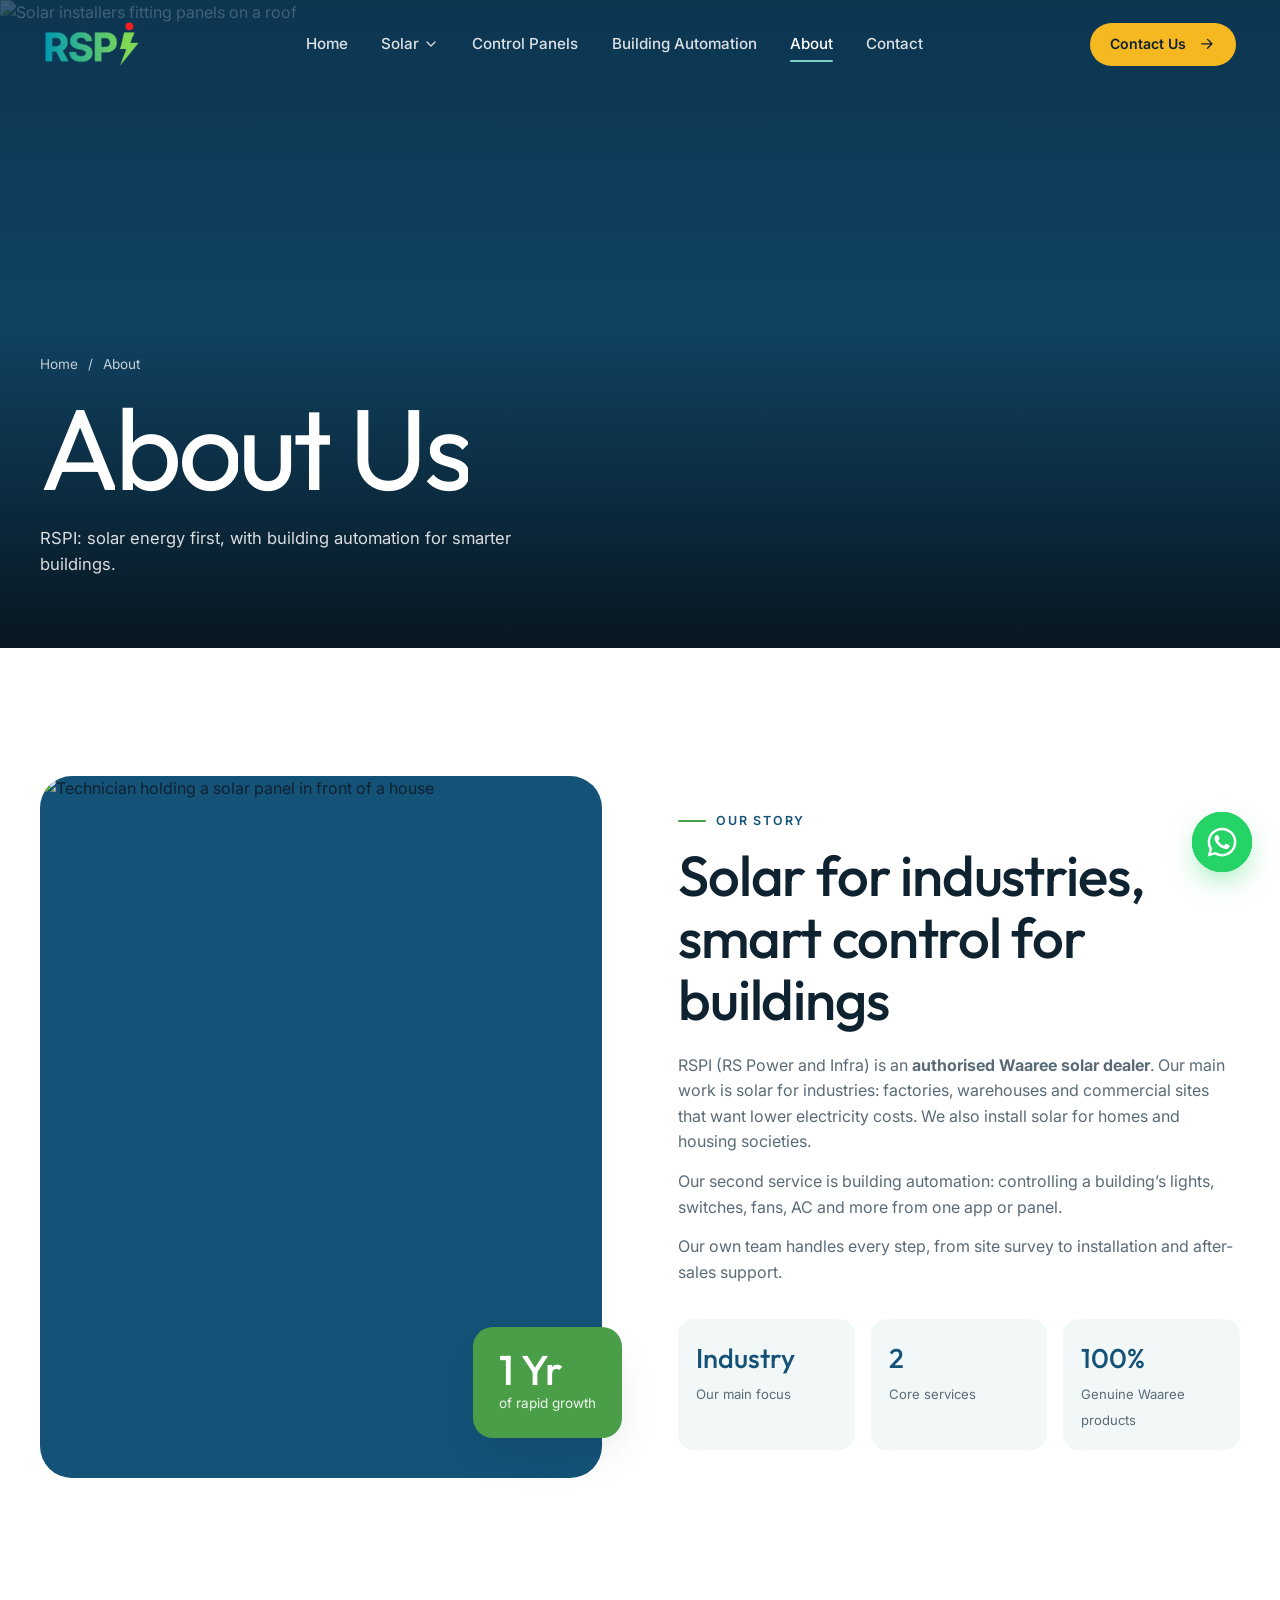
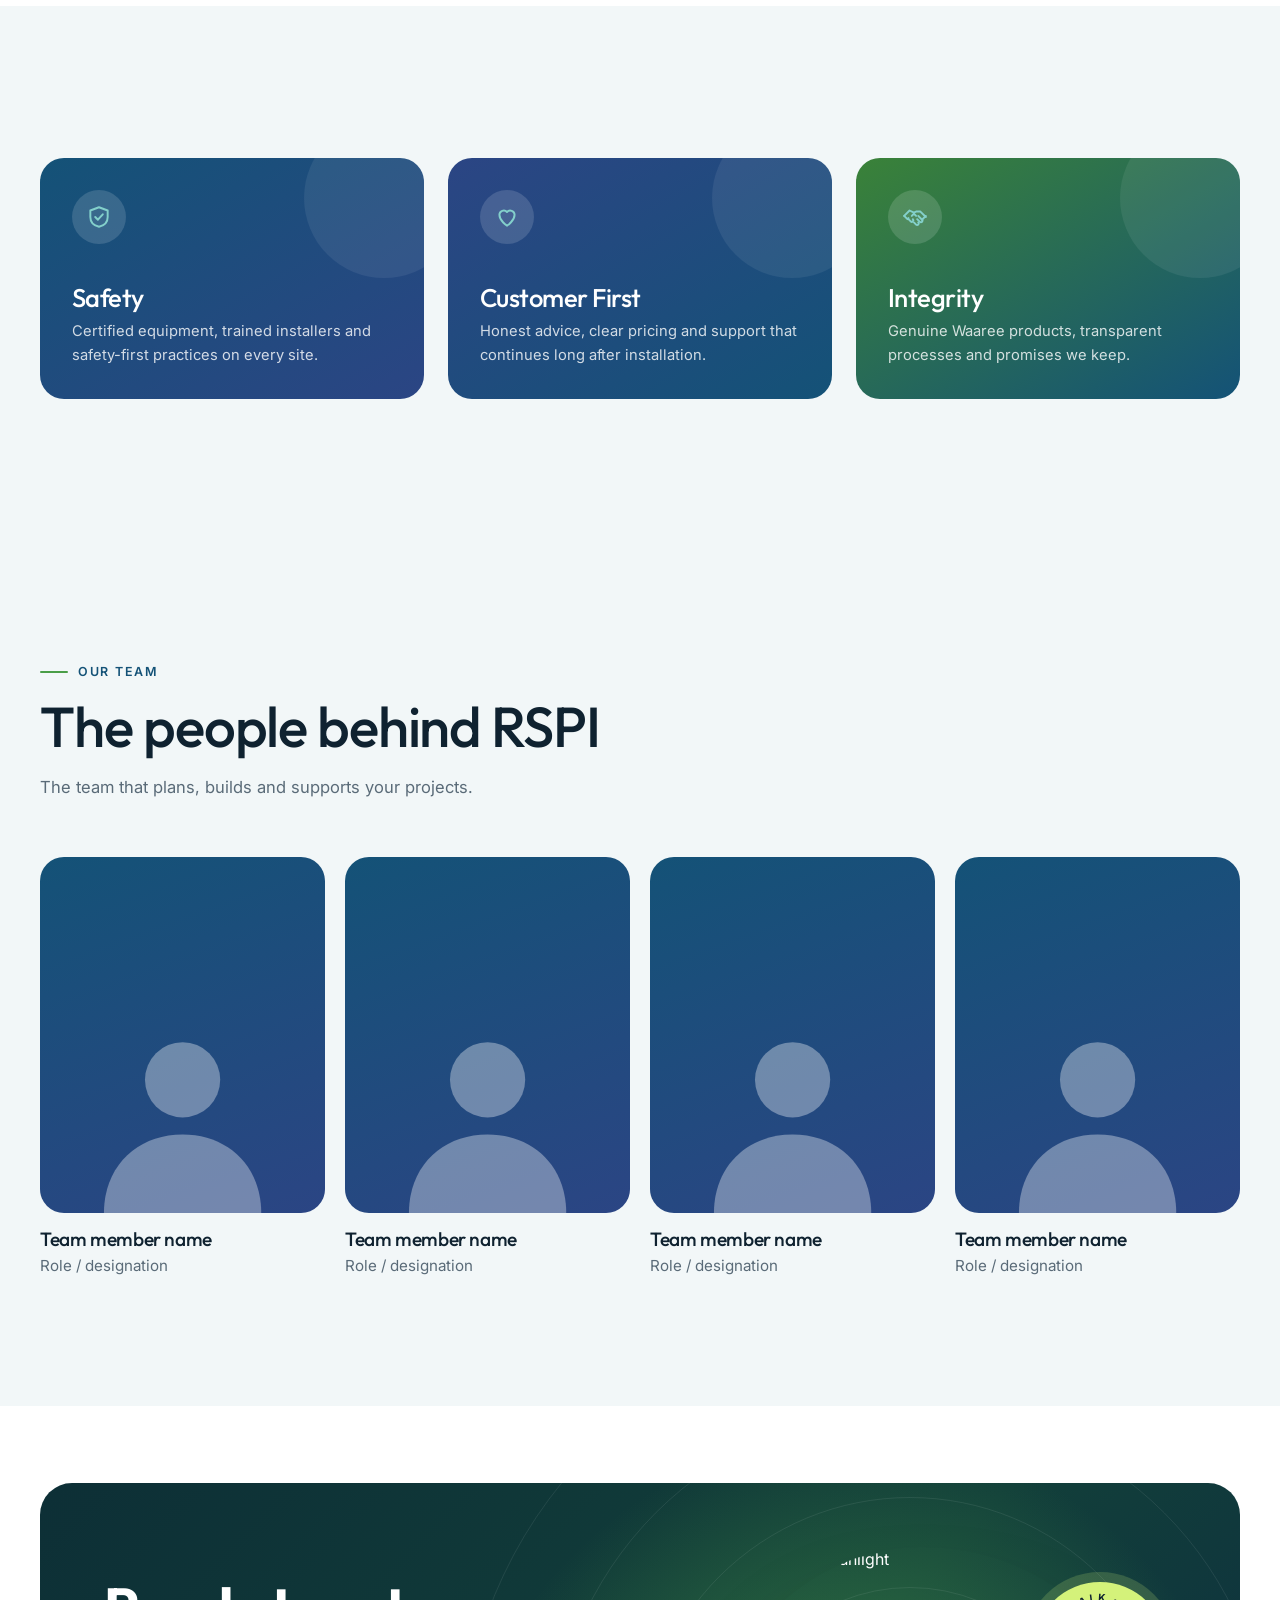
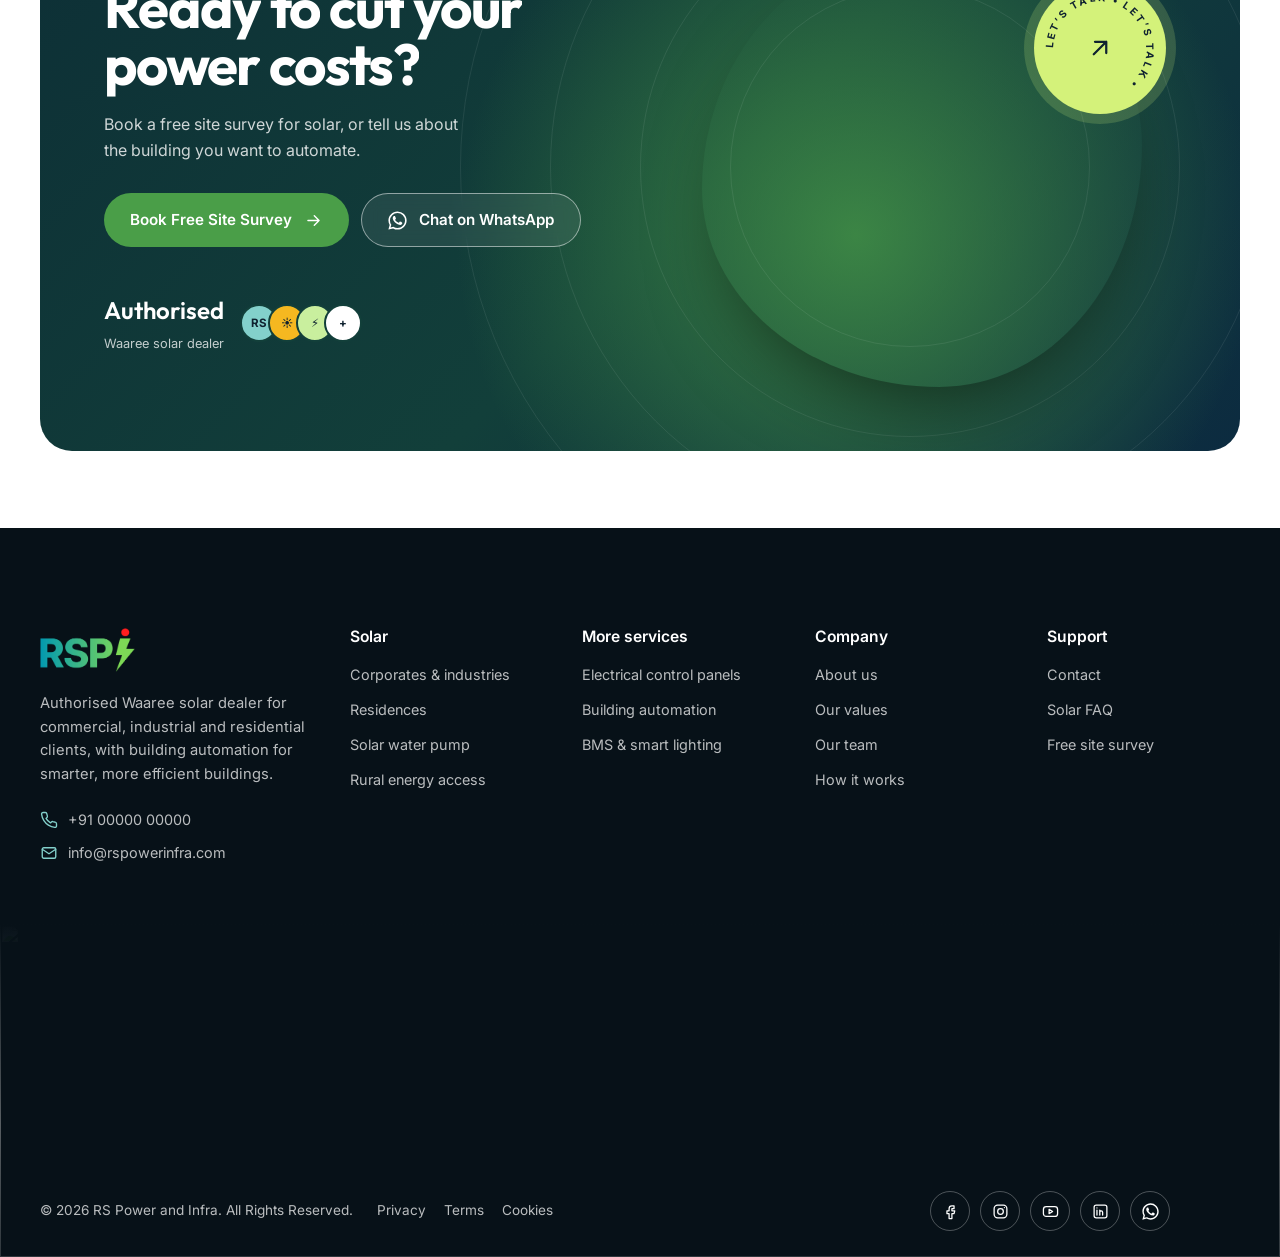
==== commit 388ff256: "Add Control Panels page, solar and automation solution overviews - New control-panels.html: electric" ====
--- a/about.html
+++ b/about.html
@@ -13,7 +13,7 @@
   <link rel="preconnect" href="https://fonts.gstatic.com" crossorigin />
   <link href="https://fonts.googleapis.com/css2?family=Inter:wght@400;500;600;700&family=Outfit:wght@300;400;500;600;700&display=swap" rel="stylesheet" />
   <link rel="icon" type="image/png" href="assets/logo/favicon.png" />
-  <link rel="stylesheet" href="css/style.css?v=55" />
+  <link rel="stylesheet" href="css/style.css?v=59" />
   <script>try{if(sessionStorage.getItem("rs-wipe")==="1")document.documentElement.classList.add("is-arriving")}catch(e){}</script>
 </head>
 <body class="has-topnav">
@@ -47,6 +47,7 @@
           <a href="solar-rural.html"><span class="nav-drop__icon"><svg class="i"><use href="#i-lamp"/></svg></span><span><b>Solar for Rural Energy Access</b><small>Villages, farms &amp; remote sites</small></span></a>
           </div>
         </div>
+        <a href="control-panels.html">Control Panels</a>
         <a href="building-automation.html">Building Automation</a>
         <a href="about.html" aria-current="page">About</a>
         <a href="contact.html">Contact</a>
@@ -195,7 +196,7 @@
         </div>
       </div>
       <div><h4>Solar</h4><ul><li><a href="solar.html">Corporates &amp; industries</a></li><li><a href="solar-residential.html">Residences</a></li><li><a href="solar-water-pump.html">Solar water pump</a></li><li><a href="solar-rural.html">Rural energy access</a></li></ul></div>
-      <div><h4>Building Automation</h4><ul><li><a href="building-automation.html">One-app control</a></li><li><a href="building-automation.html#control">What you can control</a></li></ul></div>
+      <div><h4>More services</h4><ul><li><a href="control-panels.html">Electrical control panels</a></li><li><a href="building-automation.html">Building automation</a></li><li><a href="building-automation.html#solutions">BMS &amp; smart lighting</a></li></ul></div>
       <div><h4>Company</h4><ul><li><a href="about.html">About us</a></li><li><a href="about.html#values">Our values</a></li><li><a href="about.html#team">Our team</a></li><li><a href="index.html#how">How it works</a></li></ul></div>
       <div><h4>Support</h4><ul><li><a href="contact.html">Contact</a></li><li><a href="contact.html#faq">Solar FAQ</a></li><li><a href="contact.html">Free site survey</a></li></ul></div>
     </div>
@@ -224,6 +225,6 @@
   <script src="https://cdnjs.cloudflare.com/ajax/libs/gsap/3.12.5/gsap.min.js"></script>
   <script src="https://cdnjs.cloudflare.com/ajax/libs/gsap/3.12.5/ScrollTrigger.min.js"></script>
   <script src="https://cdn.jsdelivr.net/npm/lenis@1.1.13/dist/lenis.min.js"></script>
-  <script src="js/main.js?v=55"></script>
+  <script src="js/main.js?v=59"></script>
 </body>
 </html>
--- a/css/style.css
+++ b/css/style.css
@@ -1700,3 +1700,32 @@
 .sol-link > .i { margin-left: auto; color: var(--green); transition: transform 0.4s var(--ease); }
 .sol-link:hover > .i { transform: translateX(4px); }
 @media (max-width: 960px) { .sol-links, .sub-strip { grid-template-columns: 1fr; } }
+
+/* explore row: fits however many solar pages there are */
+.sol-links { grid-template-columns: repeat(auto-fit, minmax(250px, 1fr)); }
+
+/* control panels: experience badge beside the intro */
+.cp-intro { display: grid; grid-template-columns: minmax(220px, 300px) 1fr; gap: clamp(28px, 5vw, 72px); align-items: center; }
+.cp-intro h2 { margin-block: 14px 16px; }
+.cp-intro > div > p { color: var(--muted); }
+.cp-intro__badge {
+  display: grid; place-items: center; text-align: center; aspect-ratio: 1; padding: 28px; border-radius: 50%;
+  color: #fff; background: radial-gradient(circle at 30% 25%, var(--teal) 0%, var(--teal-deep) 60%, var(--navy) 100%);
+  box-shadow: 0 0 0 12px rgba(131, 208, 203, 0.18), var(--shadow);
+}
+.cp-intro__badge b { display: block; font-family: var(--font-head); font-size: clamp(4rem, 8vw, 6rem); font-weight: 600; line-height: 0.9; color: var(--sun); }
+.cp-intro__badge span { display: block; max-width: 18ch; margin-top: 10px; font-size: 0.9rem; color: rgba(255, 255, 255, 0.85); }
+@media (max-width: 960px) {
+  .cp-intro { grid-template-columns: 1fr; }
+  .cp-intro__badge { width: min(240px, 70%); margin-inline: auto; }
+}
+
+/* Solar page: "Solar energy solutions" overview, four clickable cards */
+.why__grid--4 { grid-template-columns: repeat(4, 1fr); }
+.why-card--link { display: flex; flex-direction: column; border: 1px solid var(--line); background: #fff; }
+.why-card--link p { flex: 1; }
+.why-card__more { display: inline-flex; align-items: center; gap: 8px; margin-top: 18px; font-weight: 600; font-size: 0.9rem; color: var(--green-dark); transition: gap 0.4s var(--ease); }
+.why-card--link:hover .why-card__more { gap: 14px; }
+.why-card--link:hover { border-color: transparent; }
+@media (max-width: 1100px) { .why__grid--4 { grid-template-columns: 1fr 1fr; } }
+@media (max-width: 560px) { .why__grid--4 { grid-template-columns: 1fr; } }
